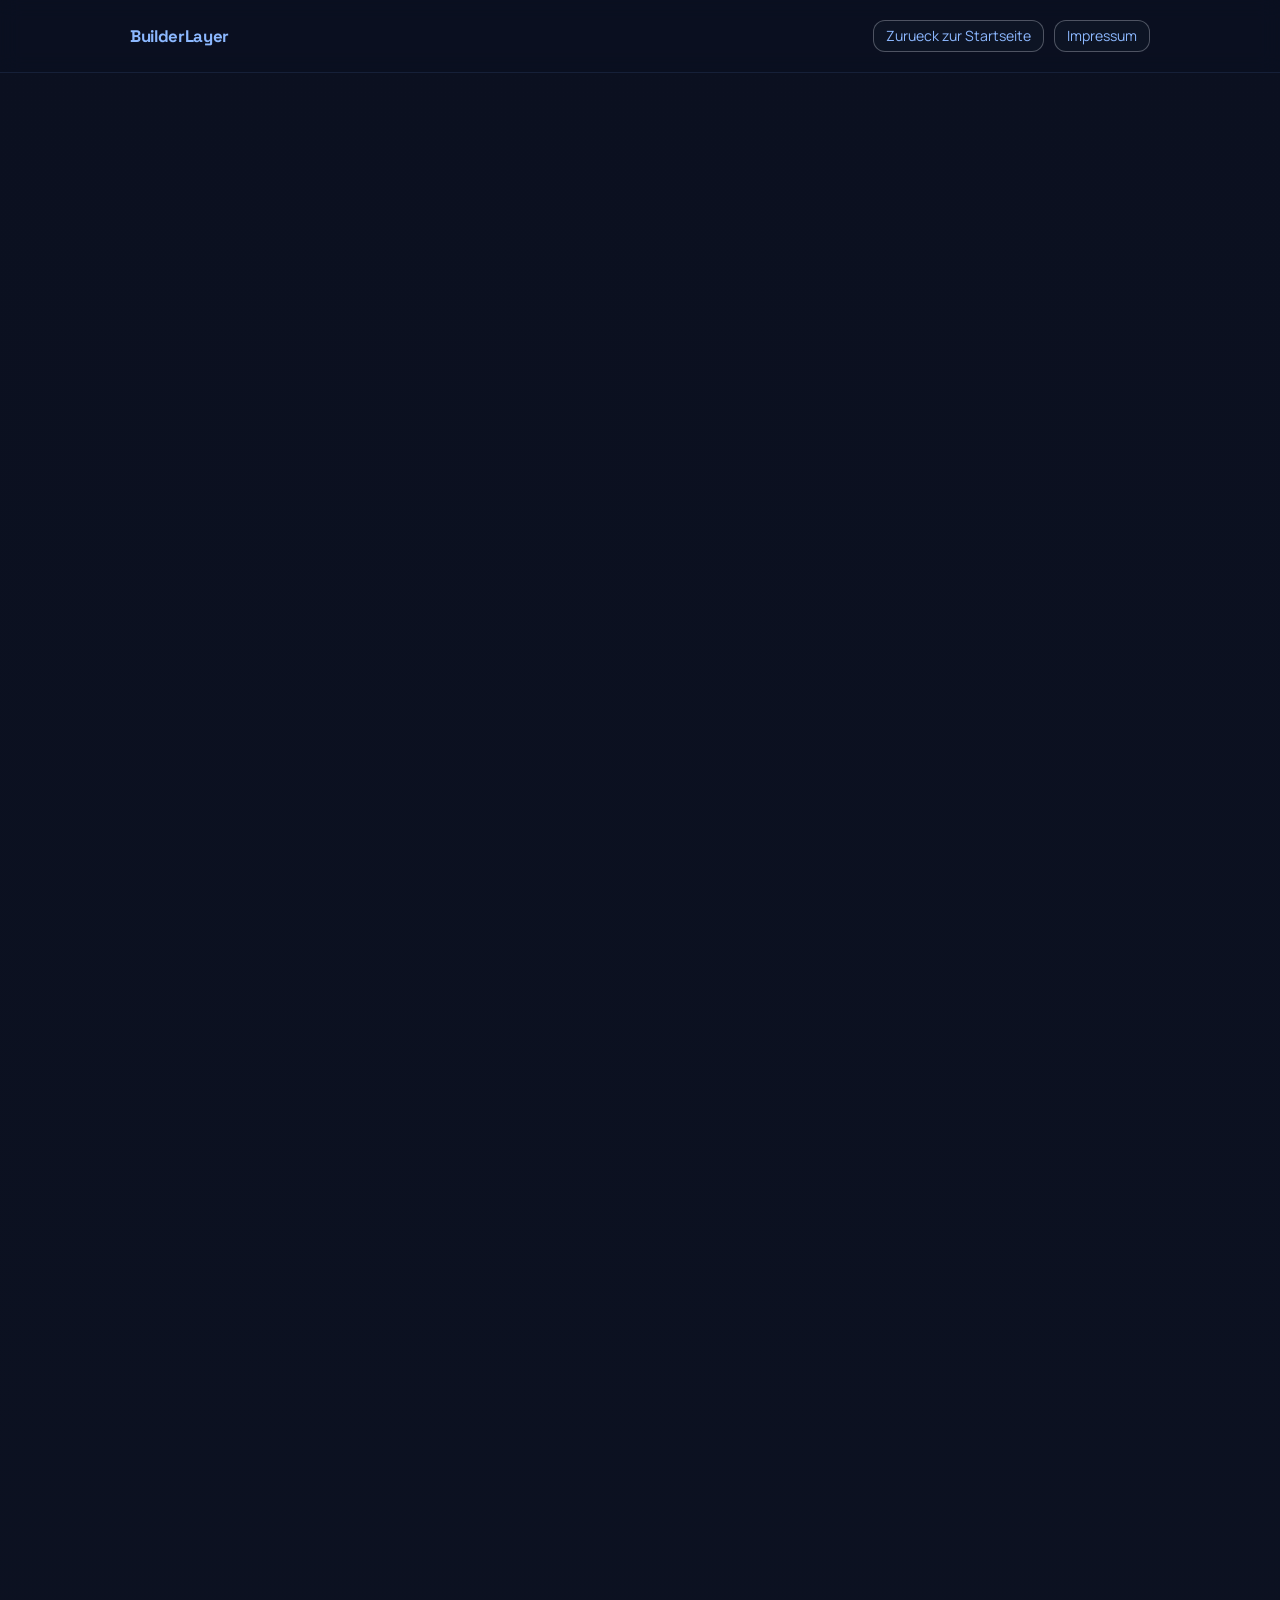
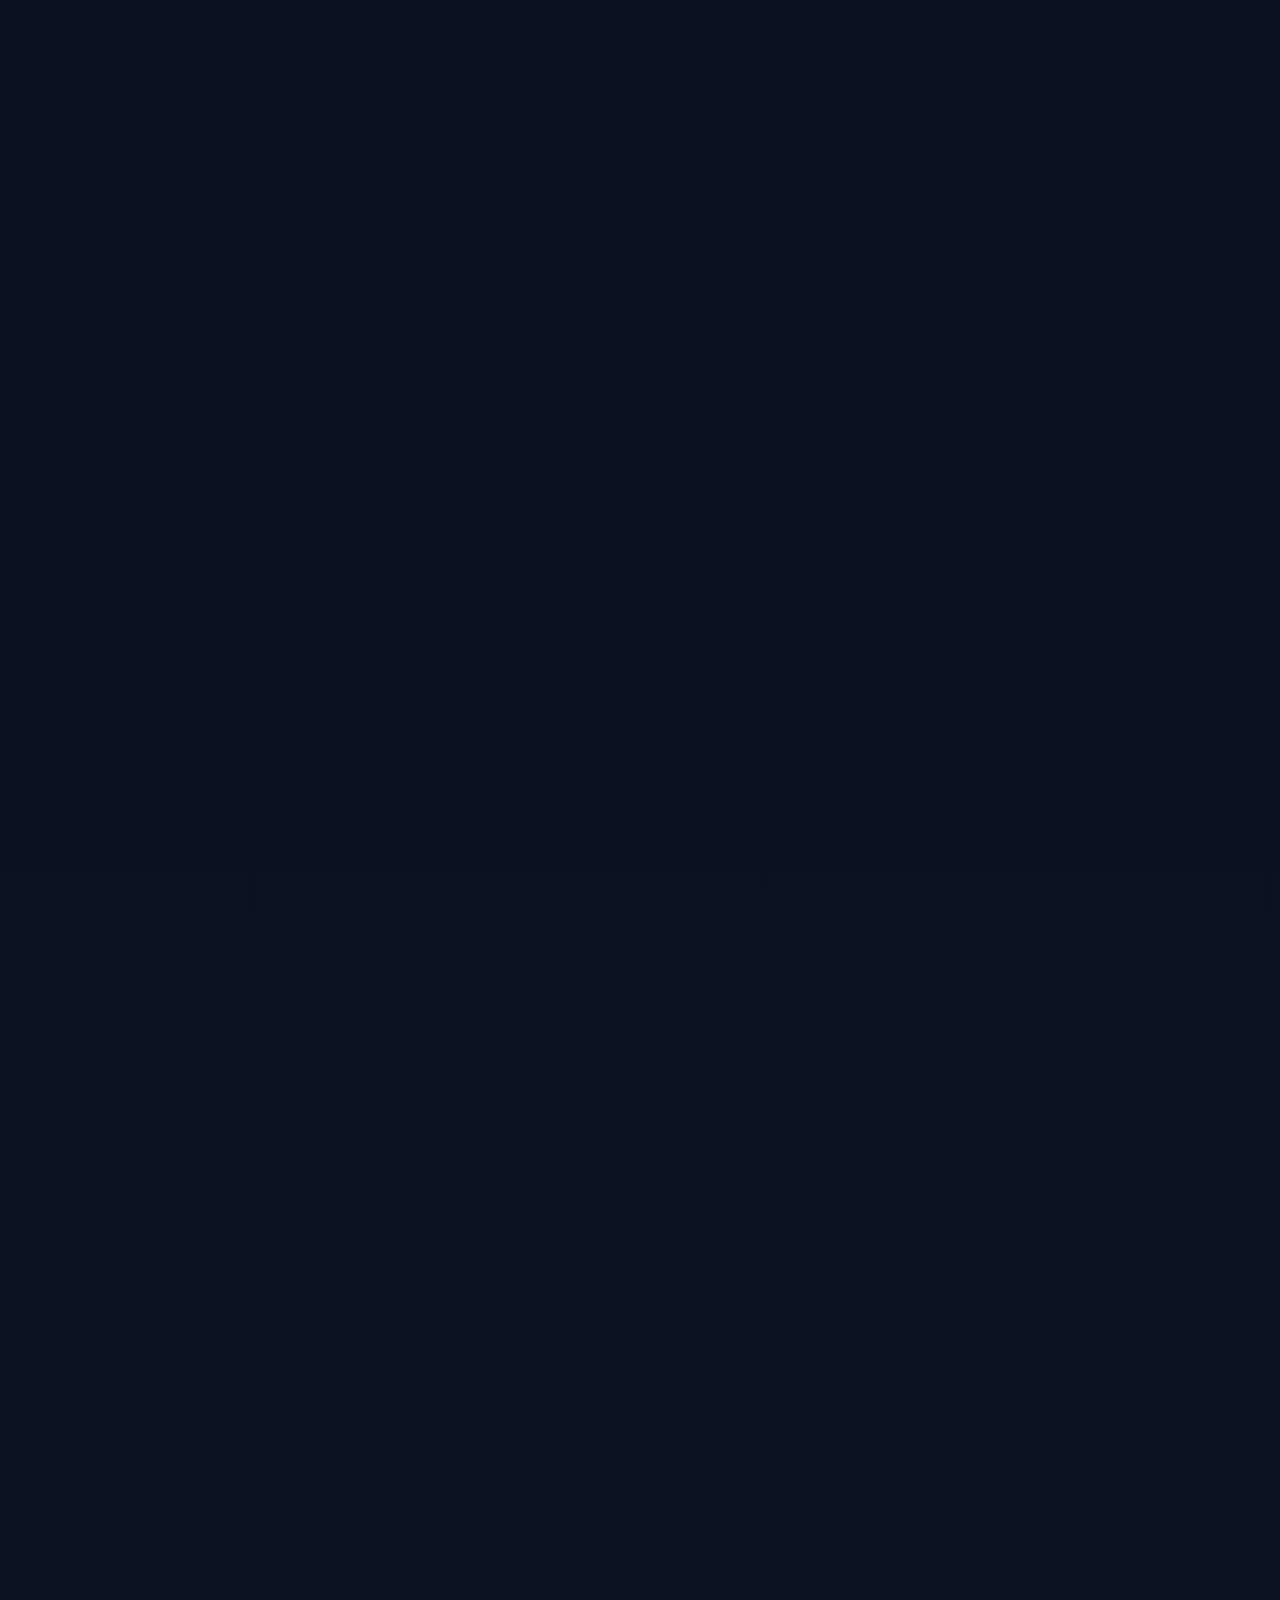
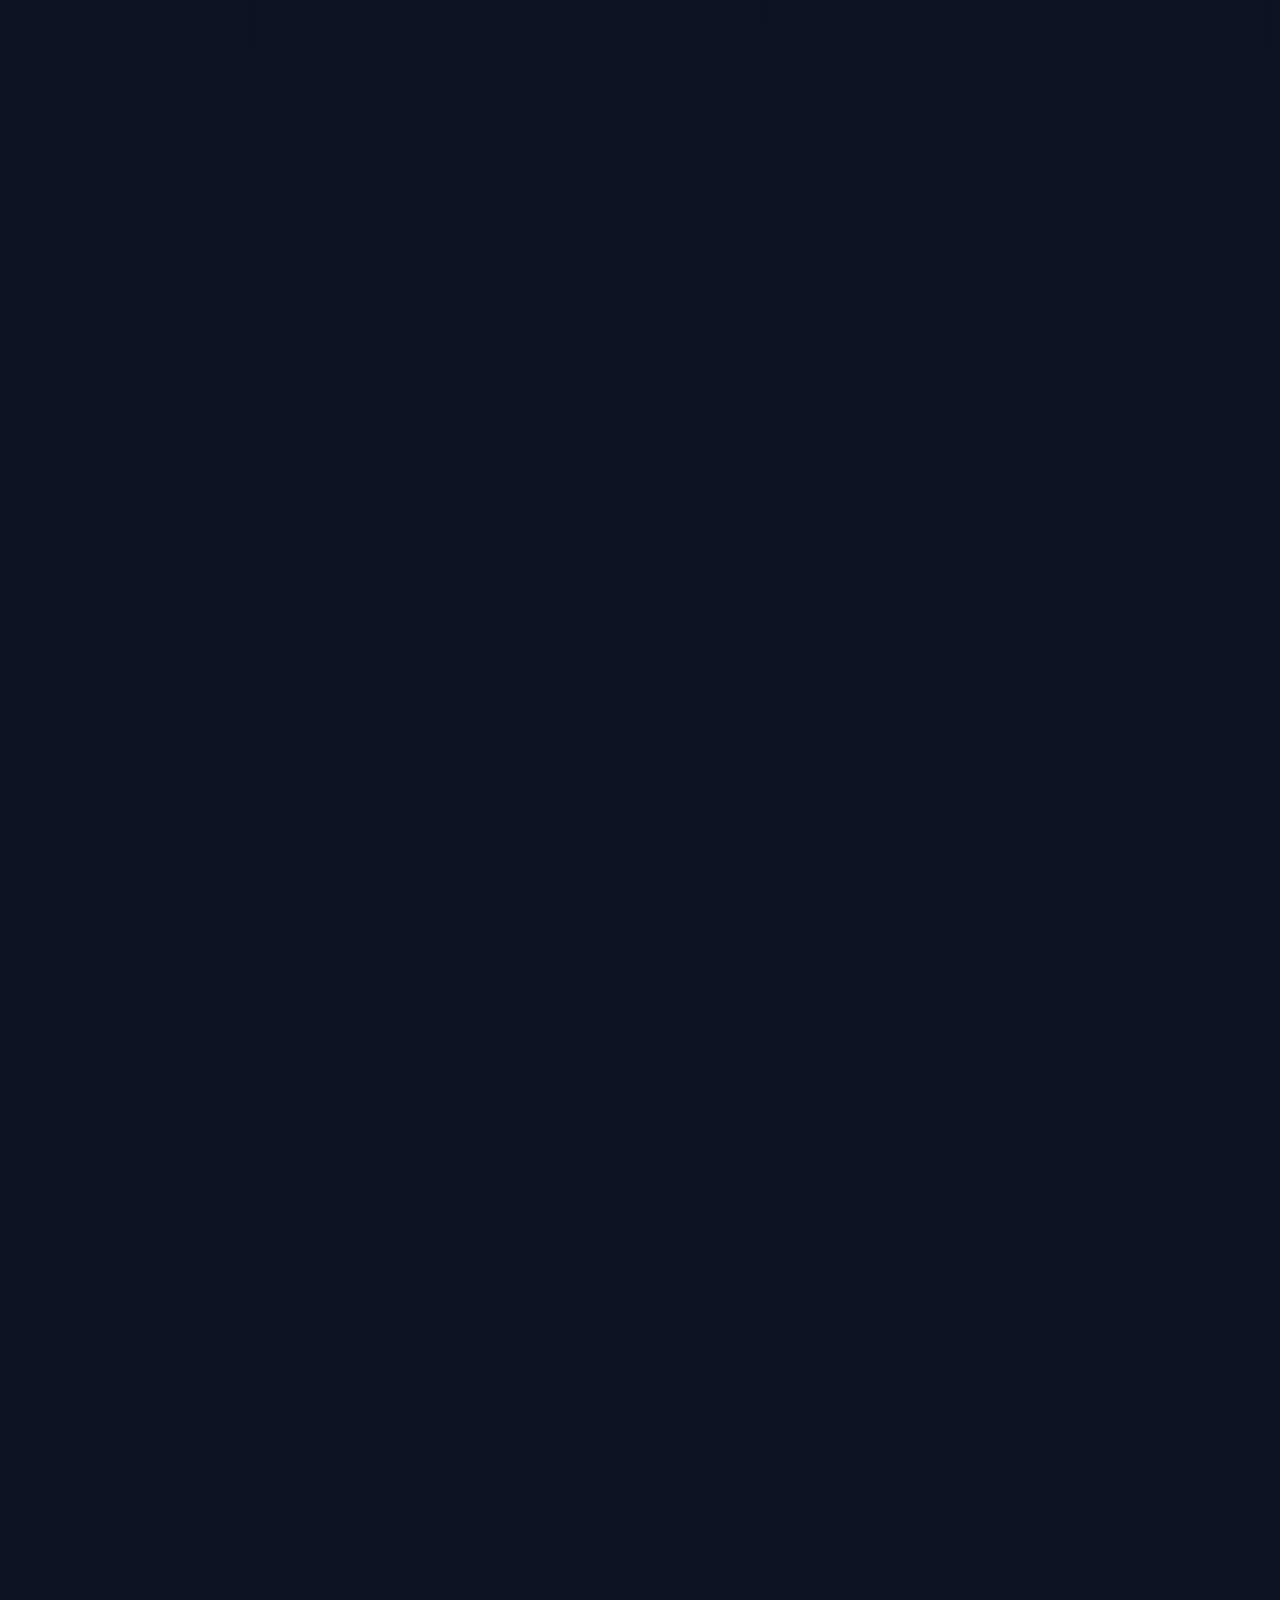
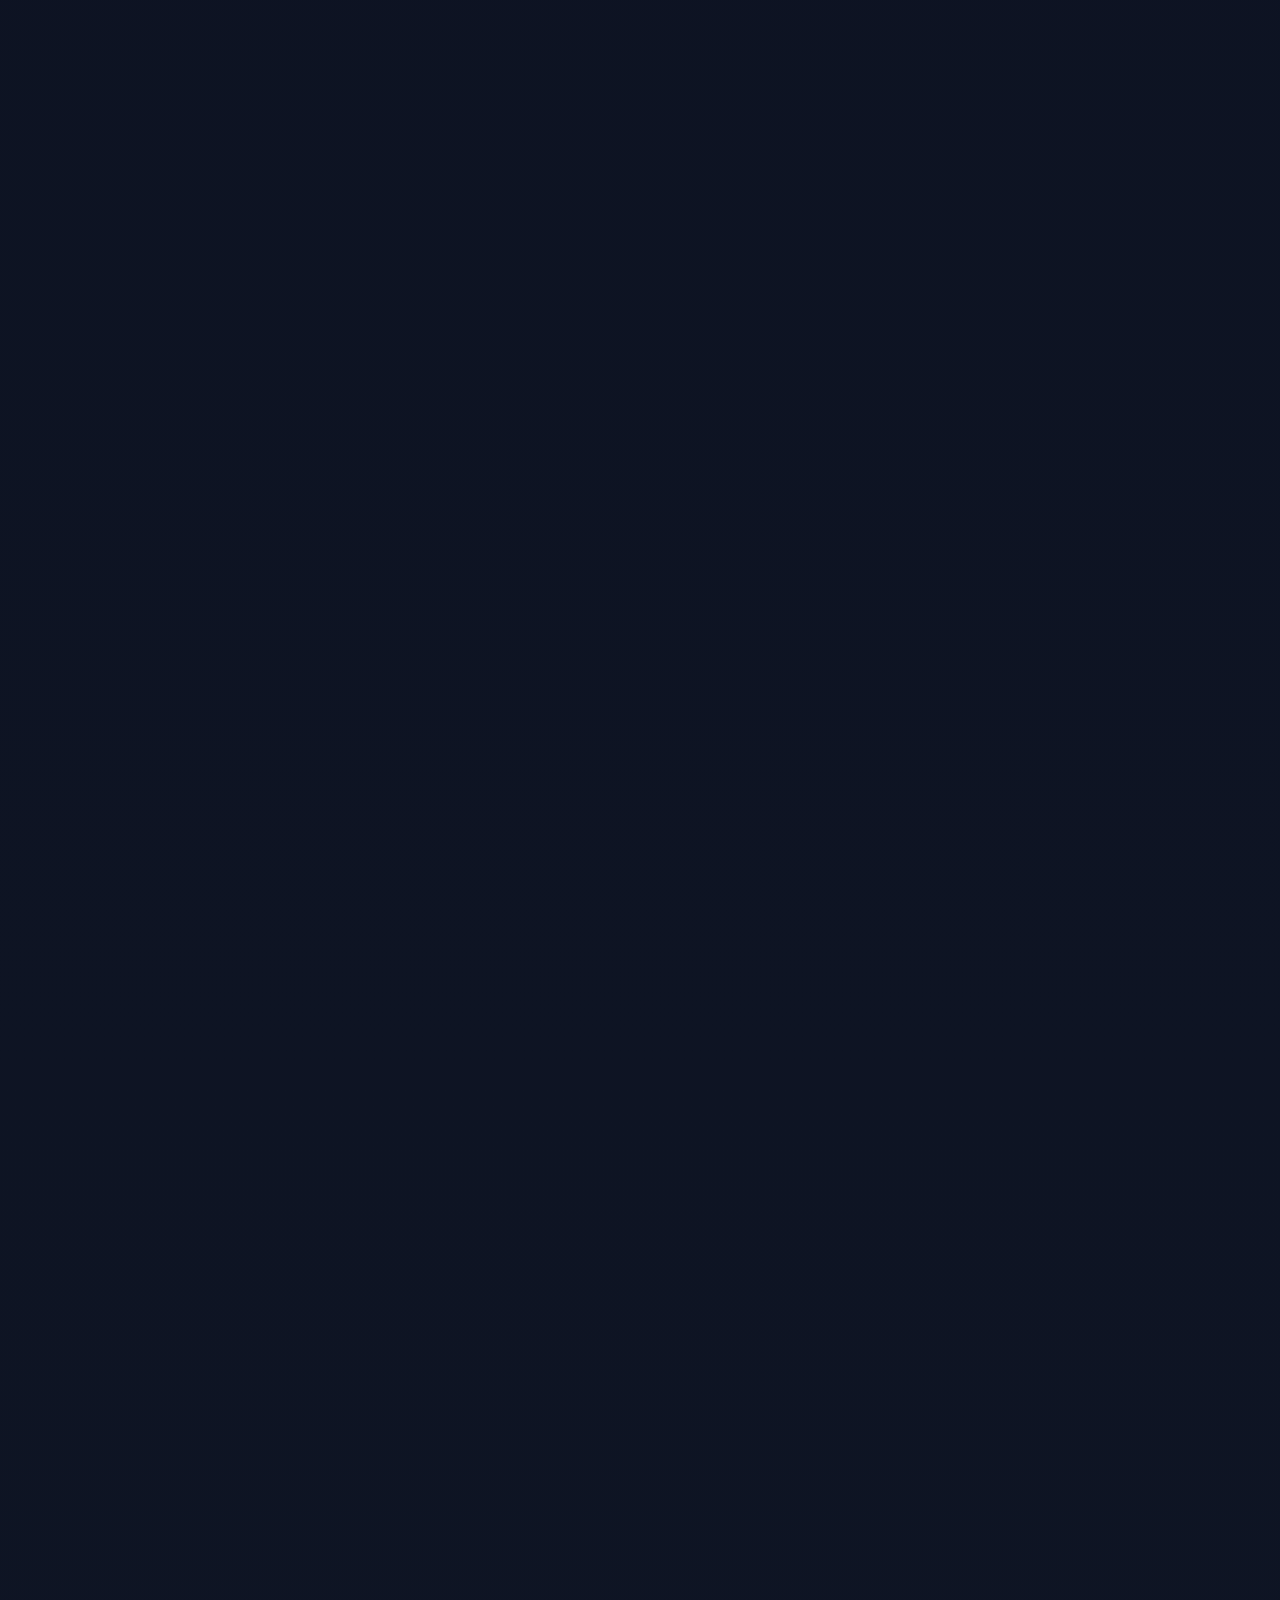
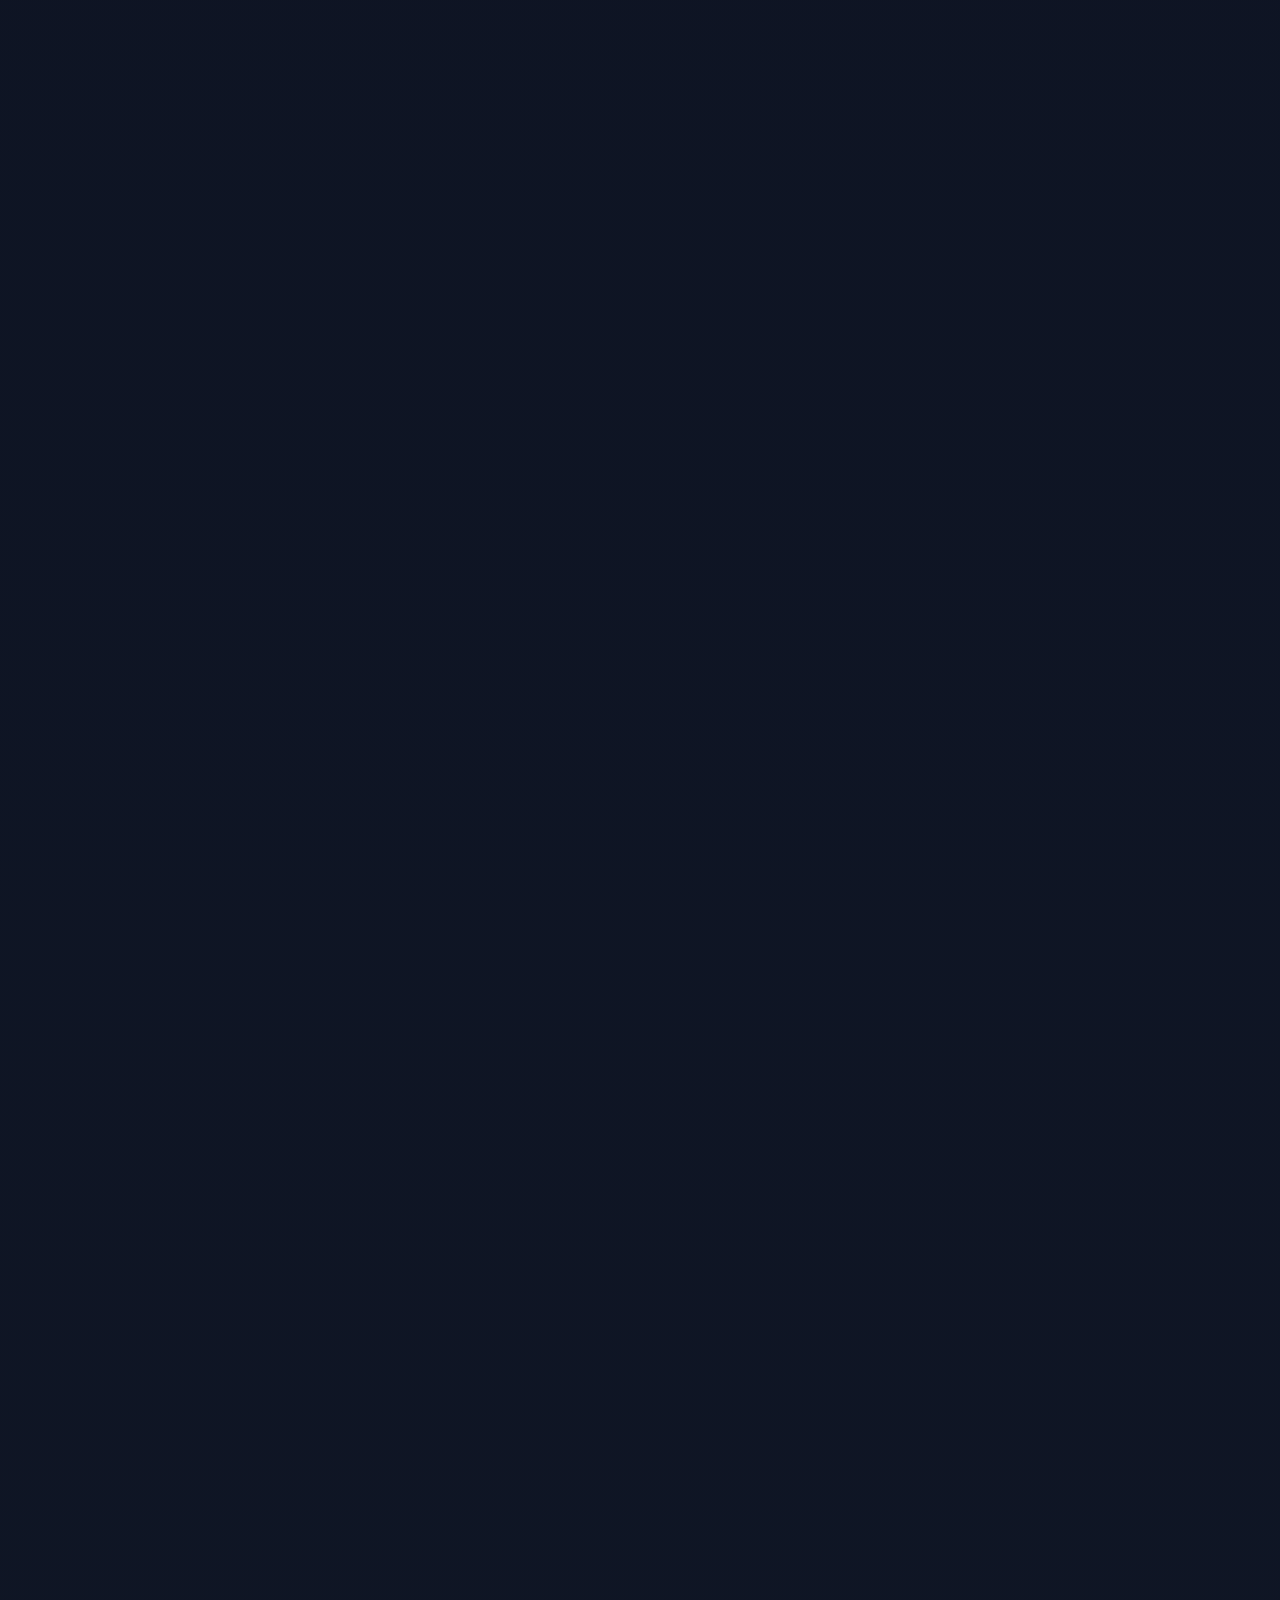
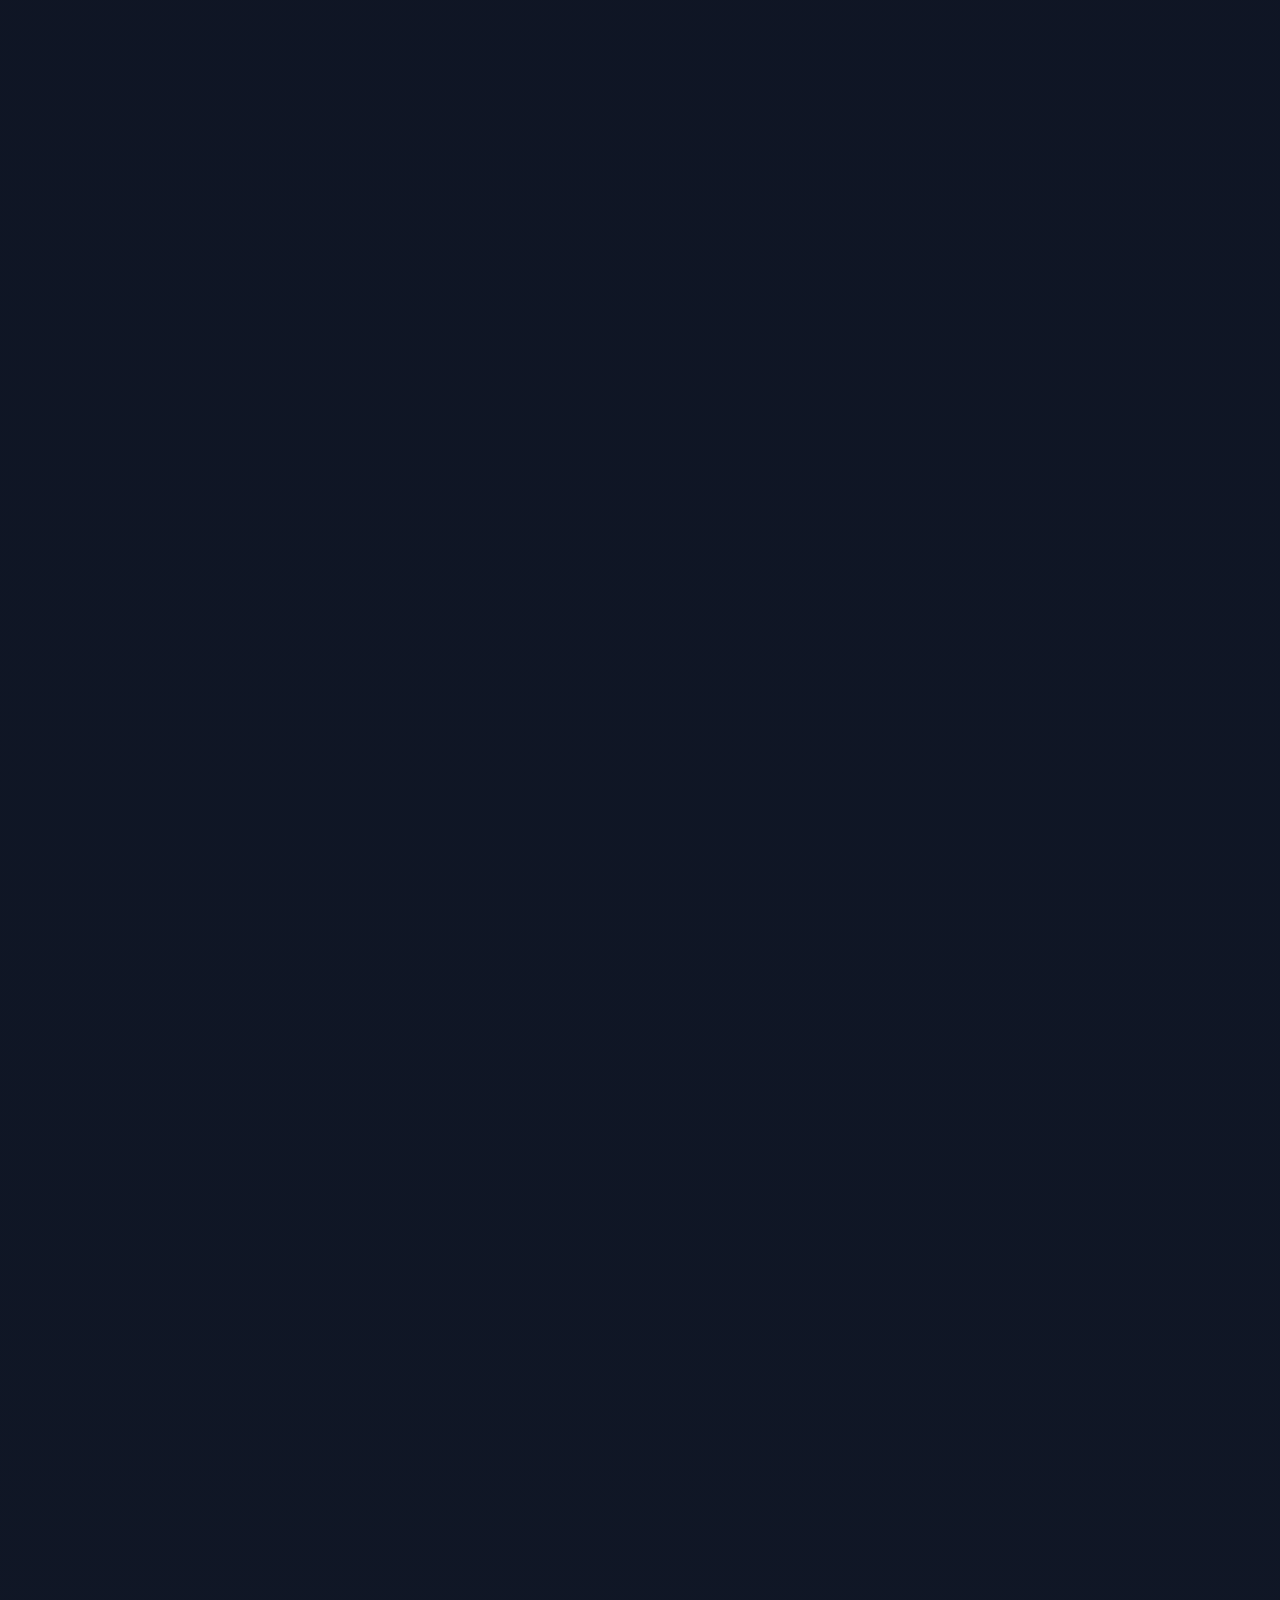
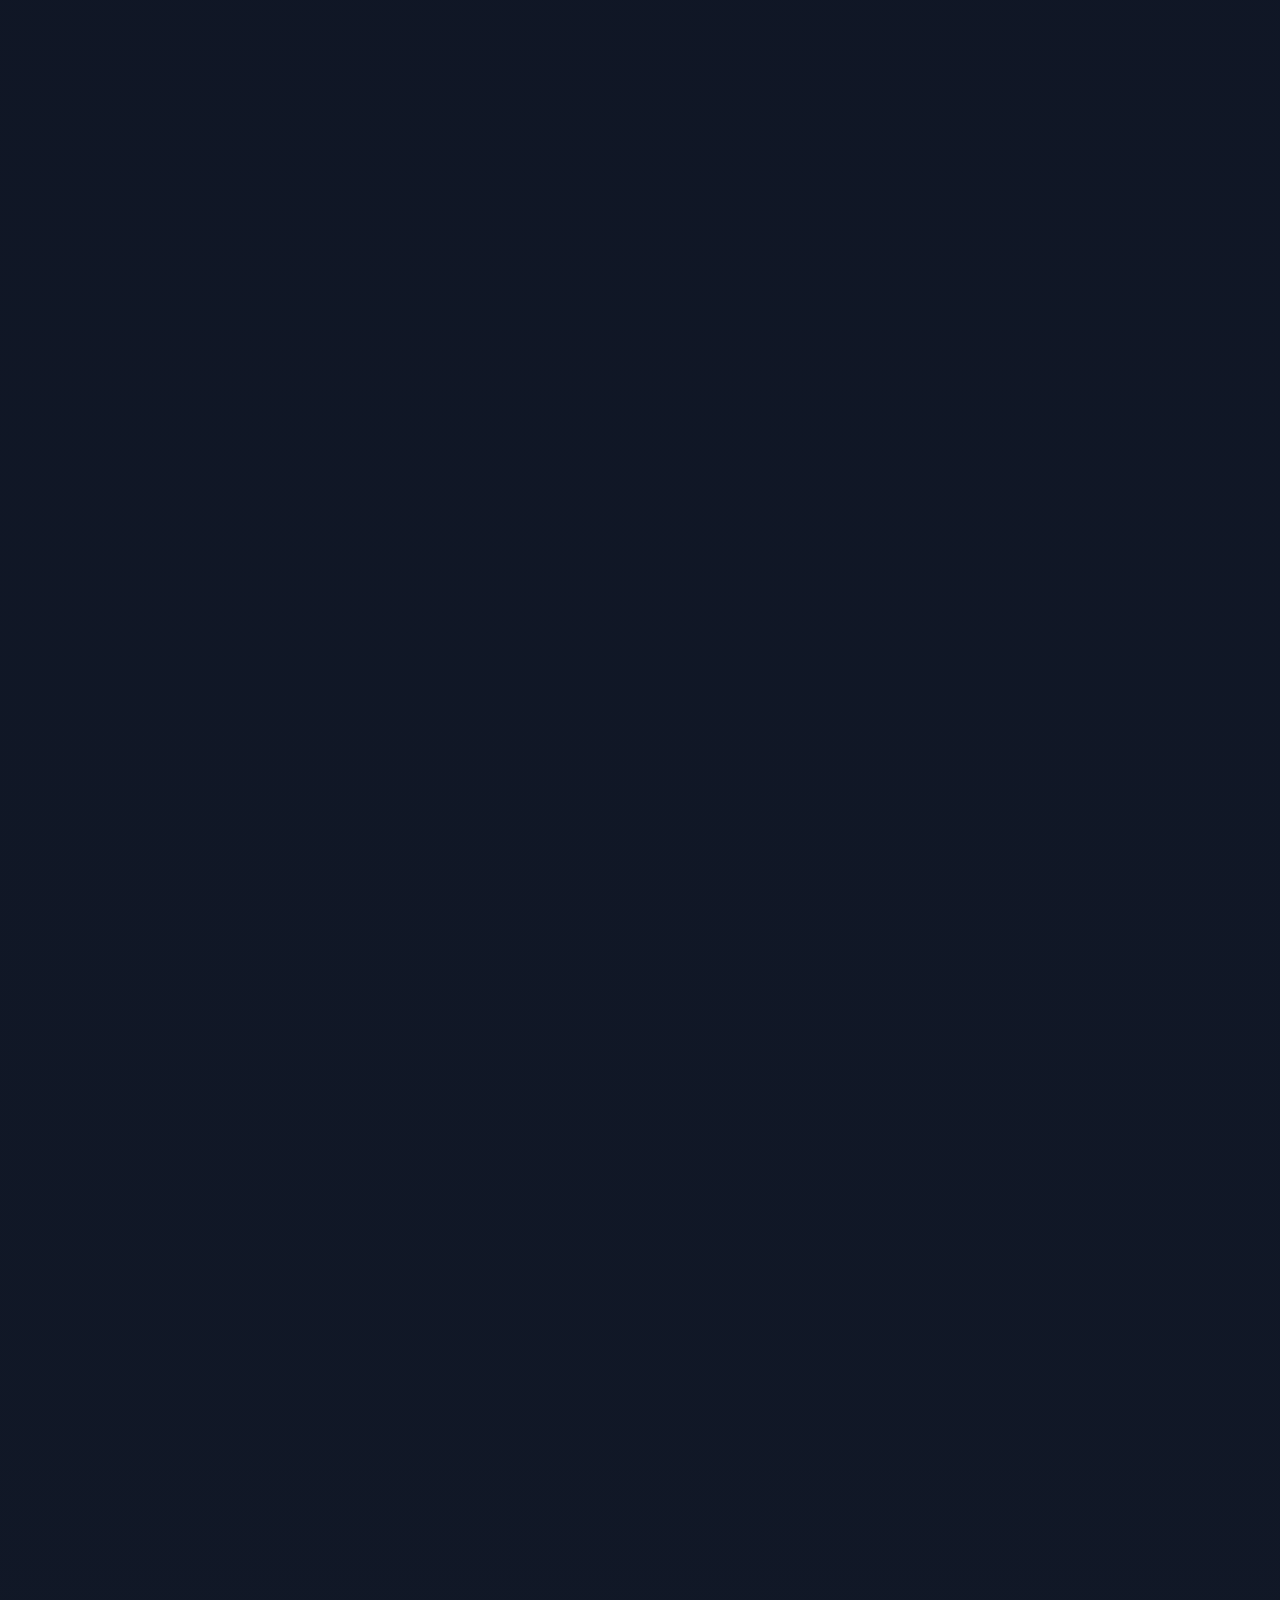
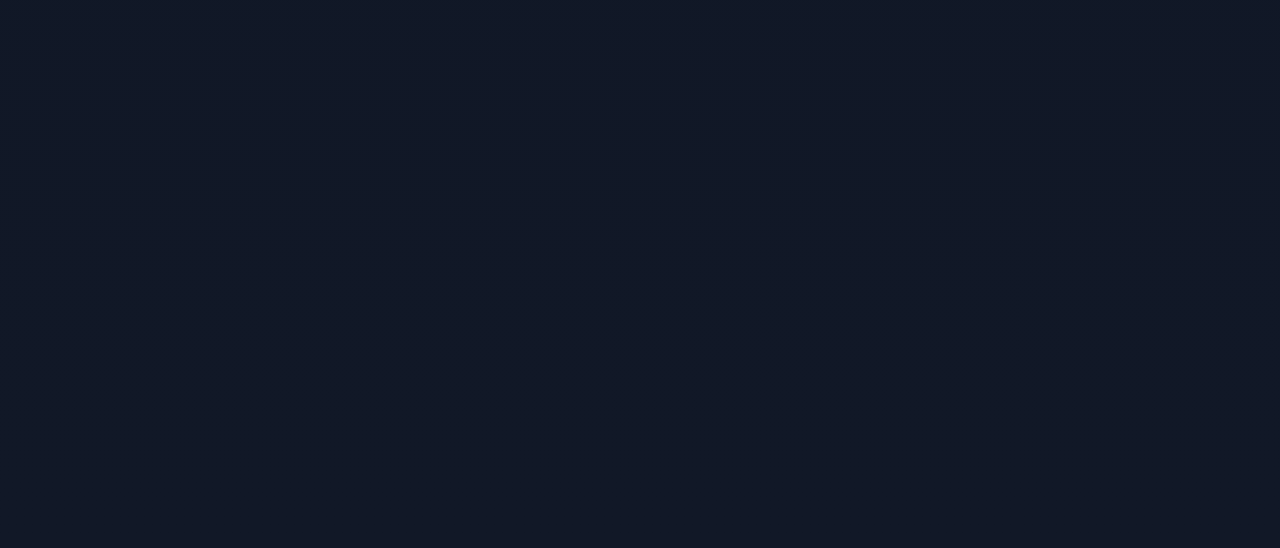
==== datenschutz.html @ 01eeed37 "impressum und datenschutz muster" ====
<!DOCTYPE html>
<html lang="de">
<head>
	<meta charset="utf-8">
	<meta name="viewport" content="width=device-width, initial-scale=1">
	<title>BuilderLayer | Datenschutz</title>
	<meta name="description" content="Datenschutzerklaerung der BuilderLayer Website.">
	<link rel="preconnect" href="https://fonts.googleapis.com">
	<link rel="preconnect" href="https://fonts.gstatic.com" crossorigin>
	<link href="https://fonts.googleapis.com/css2?family=JetBrains+Mono:wght@500;700&family=Manrope:wght@400;500;600;700;800&family=Space+Grotesk:wght@500;700&display=swap" rel="stylesheet">
	<link rel="stylesheet" href="./styles.css">
</head>
<body class="legal-page privacy-page">
	<header class="site-header">
		<div class="wrap header-inner">
			<a class="brand" href="./index.html">BuilderLayer</a>
			<div class="header-links">
				<a class="nav-link" href="./index.html">Zurueck zur Startseite</a>
				<a class="nav-link" href="./impressum.html">Impressum</a>
			</div>
		</div>
	</header>

	<main class="wrap">
		<section class="legal-card reveal">
			<p class="eyebrow">Rechtliche Angaben</p>
			<h1 class="legal-title">Datenschutzerklaerung</h1>

<h2 class="wp-block-heading">Datenschutzerklärung</h2>



<p>Personenbezogene Daten (nachfolgend zumeist nur „Daten“ genannt) werden von uns nur im Rahmen der Erforderlichkeit sowie zum Zwecke der Bereitstellung eines funktionsfähigen und nutzerfreundlichen Internetauftritts, inklusive seiner Inhalte und der dort angebotenen Leistungen, verarbeitet.</p>



<p>Gemäß Art. 4 Ziffer 1. der Verordnung (EU) 2016/679, also der Datenschutz-Grundverordnung (nachfolgend nur „DSGVO“ genannt), gilt als „Verarbeitung“ jeder mit oder ohne Hilfe automatisierter Verfahren ausgeführter Vorgang oder jede solche Vorgangsreihe im Zusammenhang mit personenbezogenen Daten, wie das Erheben, das Erfassen, die Organisation, das Ordnen, die Speicherung, die Anpassung oder Veränderung, das Auslesen, das Abfragen, die Verwendung, die Offenlegung durch Übermittlung, Verbreitung oder eine andere Form der Bereitstellung, den Abgleich oder die Verknüpfung, die Einschränkung, das Löschen oder die Vernichtung.</p>



<p>Mit der nachfolgenden Datenschutzerklärung informieren wir Sie insbesondere über Art, Umfang, Zweck, Dauer und Rechtsgrundlage der Verarbeitung personenbezogener Daten, soweit wir entweder allein oder gemeinsam mit anderen über die Zwecke und Mittel der Verarbeitung entscheiden. Zudem informieren wir Sie nachfolgend über die von uns zu Optimierungszwecken sowie zur Steigerung der Nutzungsqualität eingesetzten Fremdkomponenten, soweit hierdurch Dritte Daten in wiederum eigener Verantwortung verarbeiten.</p>



<p>Unsere Datenschutzerklärung ist wie folgt gegliedert:</p>



<p>I. Informationen über uns als Verantwortliche<br>II. Rechte der Nutzer und Betroffenen<br>III. Informationen zur Datenverarbeitung</p>



<h3 class="wp-block-heading">I. Informationen über uns als Verantwortliche</h3>



<p>Verantwortlicher Anbieter dieses Internetauftritts im datenschutzrechtlichen Sinne ist:</p>



Mampf Einzelunternehmen<br>Bli Bla<br>Blub 333<br>12345



<p>Telefon: 123445667789<br>Telefax: [Faxnummer]<br>E-Mail: testmail@test.com



</p><p>Datenschutzbeauftragte/r beim Anbieter ist:</p>



[DSB – Vorname, Nachname]<br>Telefon: [DSB – Telefonnummer]<br>Telefax: [DSB – Faxnummer]<br>E-Mail: [DSB – E-Mail]



[nachfolgende Angaben sind zu ergänzen, sofern ein Externer Datenschutzbeauftragter bestellt ist]



[DSB-Extern – Straße, Hausnummer]<br>[DSB-Extern – Postleitzahl, Ort]



<h3 class="wp-block-heading">II. Rechte der Nutzer und Betroffenen</h3>



<p>Mit Blick auf die nachfolgend noch näher beschriebene Datenverarbeitung haben die Nutzer und Betroffenen das Recht</p>



<ul class="wp-block-list">
<li>auf Bestätigung, ob sie betreffende Daten verarbeitet werden, auf Auskunft über die verarbeiteten Daten, auf weitere Informationen über die Datenverarbeitung sowie auf Kopien der Daten (vgl. auch Art. 15 DSGVO);</li>



<li>auf Berichtigung oder Vervollständigung unrichtiger bzw. unvollständiger Daten (vgl. auch Art. 16 DSGVO);</li>



<li>auf unverzügliche Löschung der sie betreffenden Daten (vgl. auch Art. 17 DSGVO), oder, alternativ, soweit eine weitere Verarbeitung gemäß Art. 17 Abs. 3 DSGVO erforderlich ist, auf Einschränkung der Verarbeitung nach Maßgabe von Art. 18 DSGVO;</li>



<li>auf Erhalt der sie betreffenden und von ihnen bereitgestellten Daten und auf Übermittlung dieser Daten an andere Anbieter/Verantwortliche (vgl. auch Art. 20 DSGVO);</li>



<li>auf Beschwerde gegenüber der Aufsichtsbehörde, sofern sie der Ansicht sind, dass die sie betreffenden Daten durch den Anbieter unter Verstoß gegen datenschutzrechtliche Bestimmungen verarbeitet werden (vgl. auch Art. 77 DSGVO).</li>
</ul>



<p>Darüber hinaus ist der Anbieter dazu verpflichtet, alle Empfänger, denen gegenüber Daten durch den Anbieter offengelegt worden sind, über jedwede Berichtigung oder Löschung von Daten oder die Einschränkung der Verarbeitung, die aufgrund der Artikel 16, 17 Abs. 1, 18 DSGVO erfolgt, zu unterrichten. Diese Verpflichtung besteht jedoch nicht, soweit diese Mitteilung unmöglich oder mit einem unverhältnismäßigen Aufwand verbunden ist. Unbeschadet dessen hat der Nutzer ein Recht auf Auskunft über diese Empfänger.</p>



<p><strong>Ebenfalls haben die Nutzer und Betroffenen nach Art. 21 DSGVO das Recht auf Widerspruch gegen die künftige Verarbeitung der sie betreffenden Daten, sofern die Daten durch den Anbieter nach Maßgabe von Art. 6 Abs. 1 lit. f) DSGVO verarbeitet werden. Insbesondere ist ein Widerspruch gegen die Datenverarbeitung zum Zwecke der Direktwerbung statthaft.</strong></p>



<h3 class="wp-block-heading">III. Informationen zur Datenverarbeitung</h3>



<p>Ihre bei Nutzung unseres Internetauftritts verarbeiteten Daten werden gelöscht oder gesperrt, sobald der Zweck der Speicherung entfällt, der Löschung der Daten keine gesetzlichen Aufbewahrungspflichten entgegenstehen und nachfolgend keine anderslautenden Angaben zu einzelnen Verarbeitungsverfahren gemacht werden.</p>
<h4 class="jet-listing-dynamic-field__content">Cookie Manager </h4><p>Zur Einholung einer Einwilligung zum Einsatz von technisch nicht notwendigen Cookies auf der Website, setzt der Anbieter einen Cookie-Manager ein.</p>
<p>Bei dem Aufruf der Website wird ein Cookie mit den Einstellungsinformationen auf dem Endgerät des Nutzers abgelegt, sodass bei einem weiteren Besuch die Abfrage in Bezug auf die Einwilligung nicht erfolgen muss.</p>
<p>Das Cookie ist erforderlich um eine rechtskonforme Einwilligung des Nutzers einzuholen.</p>
<p>Die Installation der Cookies kann der Nutzer durch Einstellungen seines Browsers verhindern bzw. beenden.</p>
<h4 class="jet-listing-dynamic-field__content">Cookies</h4><h5>a) Sitzungs-Cookies/Session-Cookies</h5>
<p>Wir verwenden mit unserem Internetauftritt sog. Cookies. Cookies sind kleine Textdateien oder andere Speichertechnologien, die durch den von Ihnen eingesetzten Internet-Browser auf Ihrem Endgerät ablegt und gespeichert werden. Durch diese Cookies werden im individuellen Umfang bestimmte Informationen von Ihnen, wie beispielsweise Ihre Browser- oder Standortdaten oder Ihre IP-Adresse, verarbeitet.</p>
<p>Durch diese Verarbeitung wird unser Internetauftritt benutzerfreundlicher, effektiver und sicherer, da die Verarbeitung bspw. die Wiedergabe unseres Internetauftritts in unterschiedlichen Sprachen oder das Angebot einer Warenkorbfunktion ermöglicht.</p>
<p>Rechtsgrundlage dieser Verarbeitung ist Art. 6 Abs. 1 lit b.) DSGVO, sofern diese Cookies Daten zur Vertragsanbahnung oder Vertragsabwicklung verarbeitet werden.</p>
<p>Falls die Verarbeitung nicht der Vertragsanbahnung oder Vertragsabwicklung dient, liegt unser berechtigtes Interesse in der Verbesserung der Funktionalität unseres Internetauftritts. Rechtsgrundlage ist in dann Art. 6 Abs. 1 lit. f) DSGVO.</p>
<p>Mit Schließen Ihres Internet-Browsers werden diese Session-Cookies gelöscht.</p>
<h5>b) Drittanbieter-Cookies</h5>
<p>Gegebenenfalls werden mit unserem Internetauftritt auch Cookies von Partnerunternehmen, mit denen wir zum Zwecke der Werbung, der Analyse oder der Funktionalitäten unseres Internetauftritts zusammenarbeiten, verwendet.</p>
<p>Die Einzelheiten hierzu, insbesondere zu den Zwecken und den Rechtsgrundlagen der Verarbeitung solcher Drittanbieter-Cookies, entnehmen Sie bitte den nachfolgenden Informationen.</p>
<h5>c) Beseitigungsmöglichkeit</h5>
<p>Sie können die Installation der Cookies durch eine Einstellung Ihres Internet-Browsers verhindern oder einschränken. Ebenfalls können Sie bereits gespeicherte Cookies jederzeit löschen. Die hierfür erforderlichen Schritte und Maßnahmen hängen jedoch von Ihrem konkret genutzten Internet-Browser ab. Bei Fragen benutzen Sie daher bitte die Hilfefunktion oder Dokumentation Ihres Internet-Browsers oder wenden sich an dessen Hersteller bzw. Support. Bei sog. Flash-Cookies kann die Verarbeitung allerdings nicht über die Einstellungen des Browsers unterbunden werden. Stattdessen müssen Sie insoweit die Einstellung Ihres Flash-Players ändern. Auch die hierfür erforderlichen Schritte und Maßnahmen hängen von Ihrem konkret genutzten Flash-Player ab. Bei Fragen benutzen Sie daher bitte ebenso die Hilfefunktion oder Dokumentation Ihres Flash-Players oder wenden sich an den Hersteller bzw. Benutzer-Support.</p>
<p>Sollten Sie die Installation der Cookies verhindern oder einschränken, kann dies allerdings dazu führen, dass nicht sämtliche Funktionen unseres Internetauftritts vollumfänglich nutzbar sind.</p>
<h4 class="jet-listing-dynamic-field__content">Kontaktanfragen / Kontaktmöglichkeit</h4><p>Sofern Sie per Kontaktformular oder E-Mail mit uns in Kontakt treten, werden die dabei von Ihnen angegebenen Daten zur Bearbeitung Ihrer Anfrage genutzt. Die Angabe der Daten ist zur Bearbeitung und Beantwortung Ihre Anfrage erforderlich – ohne deren Bereitstellung können wir Ihre Anfrage nicht oder allenfalls eingeschränkt beantworten.</p>
<p>Rechtsgrundlage für diese Verarbeitung ist Art. 6 Abs. 1 lit. b) DSGVO.</p>
<p>Ihre Daten werden gelöscht, sofern Ihre Anfrage abschließend beantwortet worden ist und der Löschung keine gesetzlichen Aufbewahrungspflichten entgegenstehen, wie bspw. bei einer sich etwaig anschließenden Vertragsabwicklung.</p>
<h4 class="jet-listing-dynamic-field__content">Kundenkonto / Registrierungsfunktion</h4><p>Falls Sie über unseren Internetauftritt ein Kundenkonto bei uns anlegen, werden wir die von Ihnen bei der Registrierung eingegebenen Daten (also bspw. Ihren Namen, Ihre Anschrift oder Ihre E-Mail-Adresse) ausschließlich für vorvertragliche Leistungen, für die Vertragserfüllung oder zum Zwecke der Kundenpflege (bspw. um Ihnen eine Übersicht über Ihre bisherigen Bestellungen bei uns zur Verfügung zu stellen oder um Ihnen die sog. Merkzettelfunktion anbieten zu können) erheben und speichern. Gleichzeitig speichern wir dann die IP-Adresse und das Datum Ihrer Registrierung nebst Uhrzeit. Eine Weitergabe dieser Daten an Dritte erfolgt natürlich nicht.</p>
<p>Im Rahmen des weiteren Anmeldevorgangs wird Ihre Einwilligung in diese Verarbeitung eingeholt und auf diese Datenschutzerklärung verwiesen. Die dabei von uns erhobenen Daten werden ausschließlich für die Zurverfügungstellung des Kundenkontos verwendet.</p>
<p>Soweit Sie in diese Verarbeitung einwilligen, ist Art. 6 Abs. 1 lit. a) DSGVO Rechtsgrundlage für die Verarbeitung.</p>
<p>Sofern die Eröffnung des Kundenkontos zusätzlich auch vorvertraglichen Maßnahmen oder der Vertragserfüllung dient, so ist Rechtsgrundlage für diese Verarbeitung auch noch Art. 6 Abs. 1 lit. b) DSGVO.</p>
<p>Die uns erteilte Einwilligung in die Eröffnung und den Unterhalt des Kundenkontos können Sie gemäß Art. 7 Abs. 3 DSGVO jederzeit mit Wirkung für die Zukunft widerrufen. Hierzu müssen Sie uns lediglich über Ihren Widerruf in Kenntnis setzen.</p>
<p>Die insoweit erhobenen Daten werden gelöscht, sobald die Verarbeitung nicht mehr erforderlich ist. Hierbei müssen wir aber steuer- und handelsrechtliche Aufbewahrungsfristen beachten.</p>
<h4 class="jet-listing-dynamic-field__content">Newsletter</h4><p>Falls Sie sich für unseren kostenlosen Newsletter anmelden, werden die von Ihnen hierzu abgefragten Daten, also Ihre E-Mail-Adresse sowie – optional – Ihr Name und Ihre Anschrift, an uns übermittelt. Gleichzeitig speichern wir die IP-Adresse des Internetanschlusses von dem aus Sie auf unseren Internetauftritt zugreifen sowie Datum und Uhrzeit Ihrer Anmeldung. Im Rahmen des weiteren Anmeldevorgangs werden wir Ihre Einwilligung in die Übersendung des Newsletters einholen, den Inhalt konkret beschreiben und auf diese Datenschutzerklärung verwiesen. Die dabei erhobenen Daten verwenden wir ausschließlich für den Newsletter-Versand – sie werden deshalb insbesondere auch nicht an Dritte weitergegeben.</p>
<p>Rechtsgrundlage hierbei ist Art. 6 Abs. 1 lit. a) DSGVO.</p>
<p>Die Einwilligung in den Newsletter-Versand können Sie gemäß Art. 7 Abs. 3 DSGVO jederzeit mit Wirkung für die Zukunft widerrufen. Hierzu müssen Sie uns lediglich über Ihren Widerruf in Kenntnis setzen oder den in jedem Newsletter enthaltenen Abmeldelink betätigen.</p>
<h4 class="jet-listing-dynamic-field__content">LinkedIn</h4><p>Wir unterhalten bei LinkedIn eine Onlinepräsenz um unser Unternehmen sowie unsere Leistungen zu präsentieren und mit Kunden/Interessenten zu kommunizieren. LinkedIn ist ein Service der LinkedIn Ireland Unlimited Company, Wilton Plaza, Wilton Place, Dublin 2, Irland, ein Tochterunternehmen der LinkedIn Corporation, 1000 W. Maude Avenue, Sunnyvale, CA 94085, USA.</p>
<p>Insofern weisen wir darauf hin, dass die Möglichkeit besteht, dass Daten der Nutzer außerhalb der Europäischen Union, insbesondere in den USA, verarbeitet werden. Hierdurch können gesteigerte Risiken für die Nutzer insofern bestehen, als dass z.B. der spätere Zugriff auf die Nutzerdaten erschwert werden kann. Auch haben wir keinen Zugriff auf diese Nutzerdaten. Die Zugriffsmöglichkeit liegt ausschließlich bei LinkedIn.</p>
<p>Die Datenschutzhinweise von LinkedIn finden Sie unter</p>
<p><a href="https://www.linkedin.com/legal/privacy-policy" target="_blank" rel="noopener nofollow">https://www.linkedin.com/legal/privacy-policy</a></p>
<h4 class="jet-listing-dynamic-field__content">X</h4><p>Wir unterhalten bei X eine Onlinepräsenz um unser Unternehmen sowie unsere Leistungen zu präsentieren und mit Kunden/Interessenten zu kommunizieren. X&nbsp; ist ein Service der Twitter International Unlimited Company , One Cumberland Place, Fenian Street, Dublin 2, D02 AX07, Ireland. Insofern weisen wir darauf hin, dass die Möglichkeit besteht, dass Daten der Nutzer außerhalb der Europäischen Union, insbesondere in den USA, verarbeitet werden. Hierdurch können gesteigerte Risiken für die Nutzer insofern bestehen, als dass z.B. der spätere Zugriff auf die Nutzerdaten erschwert werden kann. Auch haben wir keinen Zugriff auf diese Nutzerdaten. Die Zugriffsmöglichkeit liegt ausschließlich bei Twitter.</p>
<p>Die Datenschutzhinweise von X finden Sie unter</p>
<p><a href="https://x.com/de/privacy" rel="nofollow">https://x.com/de/privacy</a></p>
<h4 class="jet-listing-dynamic-field__content">YouTube</h4><p>Wir unterhalten bei YouTube eine Onlinepräsenz um unser Unternehmen sowie unsere Leistungen zu präsentieren und mit Kunden/Interessenten zu kommunizieren. YouTube ist ein Service der Google Ireland Limited, Gordon House, Barrow Street, Dublin 4, Irland, ein Tochterunternehmen der Google LLC, 1600 Amphitheatre Parkway, Mountain View, CA 94043 USA.</p>
<p>Insofern weisen wir darauf hin, dass die Möglichkeit besteht, dass Daten der Nutzer außerhalb der Europäischen Union, insbesondere in den USA, verarbeitet werden. Hierdurch können gesteigerte Risiken für die Nutzer insofern bestehen, als dass z.B. der spätere Zugriff auf die Nutzerdaten erschwert werden kann. Auch haben wir keinen Zugriff auf diese Nutzerdaten. Die Zugriffsmöglichkeit liegt ausschließlich bei YouTube.</p>
<p>Die Datenschutzhinweise von YouTube finden Sie unter</p>
<p><a href="https://policies.google.com/privacy" target="_blank" rel="noopener nofollow">https://policies.google.com/privacy</a></p>
<h4 class="jet-listing-dynamic-field__content">Allgemeine Verlinkung auf Profile bei Drittanbietern</h4><p>Der Anbieter setzt auf der Website eine Verlinkung auf die nachstehend aufgeführten sozialen Netzwerke ein.</p>
<p>Rechtsgrundlage ist hierbei Art. 6 Abs. 1 lit. f DSGVO. Das berechtigte Interesse des Anbieters besteht an der Verbesserung der Nutzungsqualität der Website.</p>
<p>Die Einbindung der Plugins erfolgt dabei über eine verlinkte Grafik. Erst durch einen Klick auf die entsprechende Grafik wird der Nutzer zu dem Dienst des jeweiligen sozialen Netzwerks weitergeleitet.</p>
<p>Nach der Weiterleitung des Kunden werden durch das jeweilige Netzwerk Informationen über den Nutzer erfasst. Dies sind zunächst Daten wie IP-Adresse, Datum, Uhrzeit und besuchte Seite. Ist der Nutzer währenddessen in seinem Benutzerkonto des jeweiligen Netzwerks eingeloggt, kann der Netzwerk-Betreiber ggf. die gesammelten Informationen des konkreten Besuches des Nutzers dem persönlichen Account des Nutzers zuordnen. Interagiert der Nutzer über einen „Teilen“-Button des jeweiligen Netzwerks, können diese Informationen in dem persönlichen Benutzerkonto des Nutzers gespeichert und ggf. veröffentlicht werden. Will der Nutzer verhindern, dass die gesammelten Informationen unmittelbar seinem Benutzerkonto zugeordnet werden, muss sich der Nutzer vor dem Anklicken der Grafik ausloggen. Zudem besteht die Möglichkeit, das jeweilige Benutzerkonto entsprechend zu konfigurieren.</p>
<p>Folgende soziale Netzwerke sind vom Anbieter verlinkt:</p>
<h4 class="jet-listing-dynamic-field__content">LinkedIn</h4><p>LinkedIn Ireland Unlimited Company, Wilton Plaza, Wilton Place, Dublin 2, Irland, ein Tochterunternehmen der LinkedIn Corporation, 1000 W. Maude Avenue, Sunnyvale, CA 94085 USA.</p>
<p>Datenschutzerklärung: <a href="https://www.linkedin.com/legal/privacy-policy" target="_blank" rel="noopener nofollow">https://www.linkedin.com/legal/privacy-policy</a></p>
<h4 class="jet-listing-dynamic-field__content">CloudFlare</h4><p>Zur Absicherung unseres Internetauftritts sowie zur Optimierung der Ladezeiten setzen wir den Dienst CloudFlare als sog. CDN (Content-Delivery-Network) ein. Es handelt sich hierbei um einen Dienst der Cloudflare Inc., 101 Townsend Street, San Francisco, California 94107, USA, nachfolgend nur „CloudFlare“ genannt.</p>
<p>Rechtsgrundlage ist Art. 6 Abs. 1 lit. f) DSGVO. Unser berechtigtes Interesse liegt in dem sicheren Betrieb unseres Internetauftritts sowie in dessen Optimierung.</p>
<p>Sofern Sie unseren Internetauftritt aufrufen, werden Ihre Anfragen über den Server von CloudFlare geleitet. Hierbei werden statistische Zugriffsdaten über den Besuch unseres Internetauftritts erhoben und durch CloudFlare ein Cookie über Ihren Internet-Browser auf Ihrem Endgerät gespeichert. Zu den Zugriffsdaten zählen</p>
<p>– Ihre IP-Adresse,</p>
<p>– die von Ihnen aufgerufene(n) Internetseite(n) unseres Internetauftritts,</p>
<p>– Typ und Version des von Ihnen genutzten Internet – Browsers,</p>
<p>– das von Ihnen genutzte Betriebssystem,</p>
<p>– die Internetseite, von der sie auf unseren Internetauftritt gewechselt haben (Referrer- URL),</p>
<p>– Ihre Verweildauer auf unserem Internetauftritt und</p>
<p>– die Häufigkeit des Aufrufs unserer Internetseiten.</p>
<p>Die Daten werden durch CloudFlare zum Zwecke statistischer Auswertungen der Zugriffe sowie zur Sicherheit und Optimierung des Angebots verwendet.</p>
<p>Sofern Sie mit dieser Verarbeitung nicht einverstanden sind, haben Sie die Möglichkeit, die Installation der Cookies durch die entsprechenden Einstellungen in Ihrem Internet-Browser zu verhindern. Einzelheiten hierzu finden Sie vorstehend unter dem Punkt „Cookies“.</p>
<p>CloudFlare bietet unter</p>
<p><a href="https://www.cloudflare.com/privacypolicy/" target="_blank" rel="noopener nofollow">https://www.cloudflare.com/privacypolicy/</a></p>
<p>weitere Informationen zur Erhebung und Nutzung der Daten sowie zu Ihren Rechten und Möglichkeiten zum Schutz Ihrer Privatsphäre an.</p>

<p><a href="https://www.generator-datenschutzerklärung.de" target="_blank" rel="noopener">Muster-Datenschutzerklärung</a> der <a href="https://www.bewertung-löschen24.de" rel="nofollow noopener" target="_blank">Anwaltskanzlei Weiß &amp; Partner</a></p>



<h2 class="wp-block-heading">Privacy Policy</h2>



<p>Personal data (usually referred to just as „data“ below) will only be processed by us to the extent necessary and for the purpose of providing a functional and user-friendly website, including its contents, and the services offered there.</p>



<p>Per Art. 4 No. 1 of Regulation (EU) 2016/679, i.e. the General Data Protection Regulation (hereinafter referred to as the „GDPR“), „processing“ refers to any operation or set of operations such as collection, recording, organization, structuring, storage, adaptation, alteration, retrieval, consultation, use, disclosure by transmission, dissemination, or otherwise making available, alignment, or combination, restriction, erasure, or destruction performed on personal data, whether by automated means or not.</p>



<p>The following privacy policy is intended to inform you in particular about the type, scope, purpose, duration, and legal basis for the processing of such data either under our own control or in conjunction with others. We also inform you below about the third-party components we use to optimize our website and improve the user experience which may result in said third parties also processing data they collect and control.</p>



<p>Our privacy policy is structured as follows:</p>



<p>I. Information about us as controllers of your data<br>II. The rights of users and data subjects<br>III. Information about the data processing</p>



<h3 class="wp-block-heading">I. Information about us as controllers of your data</h3>



<p>The party responsible for this website (the „controller“) for purposes of data protection law is:</p>



Mampf Einzelunternehmen<br>Bli Bla<br>Blub 333<br>12345



<p>Telefon: 123445667789<br>Telefax: [Faxnummer]<br>E-Mail: testmail@test.com



</p><p>The controller’s data protection officer is:</p>



[DSB – Vorname, Nachname]<br>Telefon: [DSB – Telefonnummer]<br>Telefax: [DSB – Faxnummer]<br>E-Mail: [DSB – E-Mail]



[The following information must be added if an external data protection officer has been appointed].<p></p>



[DSB-Extern – Straße, Hausnummer]<br>[DSB-Extern – Postleitzahl, Ort]



<h3 class="wp-block-heading">II. The rights of users and data subjects</h3>



<p>With regard to the data processing to be described in more detail below, users and data subjects have the right</p>



<ul class="wp-block-list">
<li>to confirmation of whether data concerning them is being processed, information about the data being processed, further information about the nature of the data processing, and copies of the data (cf. also Art. 15 GDPR);</li>



<li>to correct or complete incorrect or incomplete data (cf. also Art. 16 GDPR);</li>



<li>to the immediate deletion of data concerning them (cf. also Art. 17 DSGVO), or, alternatively, if further processing is necessary as stipulated in Art. 17 Para. 3 GDPR, to restrict said processing per Art. 18 GDPR;</li>



<li>to receive copies of the data concerning them and/or provided by them and to have the same transmitted to other providers/controllers (cf. also Art. 20 GDPR);</li>



<li>to file complaints with the supervisory authority if they believe that data concerning them is being processed by the controller in breach of data protection provisions (see also Art. 77 GDPR).</li>
</ul>



<p>In addition, the controller is obliged to inform all recipients to whom it discloses data of any such corrections, deletions, or restrictions placed on processing the same per Art. 16, 17 Para. 1, 18 GDPR. However, this obligation does not apply if such notification is impossible or involves a disproportionate effort. Nevertheless, users have a right to information about these recipients.</p>



<p><strong>Likewise, under Art. 21 GDPR, users and data subjects have the right to object to the controller’s future processing of their data pursuant to Art. 6 Para. 1 lit. f) GDPR. In particular, an objection to data processing for the purpose of direct advertising is permissible.</strong></p>



<h3 class="wp-block-heading">III. Information about the data processing</h3>



<p>Your data processed when using our website will be deleted or blocked as soon as the purpose for its storage ceases to apply, provided the deletion of the same is not in breach of any statutory storage obligations or unless otherwise stipulated below.</p>
<h4 class="jet-listing-dynamic-field__content">Cookie Manager </h4><p>To obtain consent for the use of technically unnecessary cookies on the website, the provider uses a cookie manager.</p>
<p>When the website is called up, a cookie with the settings information is stored on the end device of the user so that the request for consent does not have to be made on a subsequent visit.</p>
<p>The cookie is required to obtain legally compliant user consent.</p>
<p>You can prevent cookies from being installed by adjusting the settings on your internet browser.</p>
<h4 class="jet-listing-dynamic-field__content">Cookies</h4><h5>a) Session cookies</h5>
<p>We use cookies on our website. Cookies are small text files or other storage technologies stored on your computer by your browser. These cookies process certain specific information about you, such as your browser, location data, or IP address.</p>
<p>This processing makes our website more user-friendly, efficient, and secure, allowing us, for example, to display our website in different languages or to offer a shopping cart function.</p>
<p>The legal basis for such processing is Art. 6 Para. 1 lit. b) GDPR, insofar as these cookies are used to collect data to initiate or process contractual relationships.</p>
<p>If the processing does not serve to initiate or process a contract, our legitimate interest lies in improving the functionality of our website. The legal basis is then Art. 6 Para. 1 lit. f) GDPR.</p>
<p>When you close your browser, these session cookies are deleted.</p>
<h5>b) Third-party cookies</h5>
<p>If necessary, our website may also use cookies from companies with whom we cooperate for the purpose of advertising, analyzing, or improving the features of our website.</p>
<p>Please refer to the following information for details, in particular for the legal basis and purpose of such third-party collection and processing of data collected through cookies.</p>
<h5>c) Disabling cookies</h5>
<p>You can refuse the use of cookies by changing the settings on your browser. Likewise, you can use the browser to delete cookies that have already been stored. However, the steps and measures required vary, depending on the browser you use. If you have any questions, please use the help function or consult the documentation for your browser or contact its maker for support. Browser settings cannot prevent so-called flash cookies from being set. Instead, you will need to change the setting of your Flash player. The steps and measures required for this also depend on the Flash player you are using. If you have any questions, please use the help function or consult the documentation for your Flash player or contact its maker for support.</p>
<p>If you prevent or restrict the installation of cookies, not all of the functions on our site may be fully usable.</p>
<h4 class="jet-listing-dynamic-field__content">Contact</h4><p>If you contact us via email or the contact form, the data you provide will be used for the purpose of processing your request. We must have this data in order to process and answer your inquiry; otherwise we will not be able to answer it in full or at all.</p>
<p>The legal basis for this data processing is Art. 6 Para. 1 lit. b) GDPR.</p>
<p>Your data will be deleted once we have fully answered your inquiry and there is no further legal obligation to store your data, such as if an order or contract resulted therefrom.</p>
<h4 class="jet-listing-dynamic-field__content">Customer account/registration</h4><p>If you create a customer account with us via our website, we will use the data you entered during registration (e.g. your name, your address, or your email address) exclusively for services leading up to your potential placement of an order or entering some other contractual relationship with us, to fulfill such orders or contracts, and to provide customer care (e.g. to provide you with an overview of your previous orders or to be able to offer you a wishlist function). We also store your IP address and the date and time of your registration. This data will not be transferred to third parties.</p>
<p>During the registration process, your consent will be obtained for this processing of your data, with reference made to this privacy policy. The data collected by us will be used exclusively to provide your customer account.</p>
<p>If you give your consent to this processing, Art. 6 Para. 1 lit. a) GDPR is the legal basis for this processing.</p>
<p>If the opening of the customer account is also intended to lead to the initiation of a contractual relationship with us or to fulfill an existing contract with us, the legal basis for this processing is also Art. 6 Para. 1 lit. b) GDPR.</p>
<p>You may revoke your prior consent to the processing of your personal data at any time under Art. 7 Para. 3 GDPR with future effect. All you have to do is inform us that you are revoking your consent.</p>
<p>The data previously collected will then be deleted as soon as processing is no longer necessary. However, we must observe any retention periods required under tax and commercial law.</p>
<h4 class="jet-listing-dynamic-field__content">Newsletter</h4><p>If you register for our free newsletter, the data requested from you for this purpose, i.e. your email address and, optionally, your name and address, will be sent to us. We also store the IP address of your computer and the date and time of your registration. During the registration process, we will obtain your consent to receive this newsletter and the type of content it will offer, with reference made to this privacy policy. The data collected will be used exclusively to send the newsletter and will not be passed on to third parties.</p>
<p>The legal basis for this is Art. 6 Para. 1 lit. a) GDPR.</p>
<p>You may revoke your prior consent to receive this newsletter under Art. 7 Para. 3 GDPR with future effect. All you have to do is inform us that you are revoking your consent or click on the unsubscribe link contained in each newsletter.</p>
<h4 class="jet-listing-dynamic-field__content">LinkedIn</h4><p>We maintain an online presence on LinkedIn to present our company and our services and to communicate with customers/prospects. LinkedIn is a service of LinkedIn Ireland Unlimited Company, Wilton Plaza, Wilton Place, Dublin 2, Irland, a subsidiary of LinkedIn Corporation, 1000 W. Maude Avenue, Sunnyvale, CA 94085, USA.</p>
<p>We would like to point out that this might cause user data to be processed outside the European Union, particularly in the United States. This may increase risks for users that, for example, may make subsequent access to the user data more difficult. We also do not have access to this user data. Access is only available to LinkedIn.</p>
<p>The LinkedIn privacy policy can be found here:</p>
<p><a href="https://www.linkedin.com/legal/privacy-policy" target="_blank" rel="noopener nofollow">https://www.linkedin.com/legal/privacy-policy</a></p>
<h4 class="jet-listing-dynamic-field__content">X</h4><p>We maintain an online presence on X to present our company and our services and to communicate with customers/prospects. X is a service provided by Twitter International Unlimited Company , One Cumberland Place, Fenian Street, Dublin 2, D02 AX07, Ireland. We would like to point out that this might cause user data to be processed outside the European Union, particularly in the United States. This may increase risks for users that, for example, may make subsequent access to the user data more difficult. We also do not have access to this user data. Access is only available to X.</p>
<p>The privacy policy of X can be found at</p>
<p><a href="https://x.com/de/privacy" rel="nofollow">https://x.com/de/privacy</a></p>
<h4 class="jet-listing-dynamic-field__content">YouTube</h4><p>We maintain an online presence on YouTube to present our company and our services and to communicate with customers/prospects. YouTube is a service of Google Ireland Limited, Gordon House, Barrow Street, Dublin 4, Ireland, a subsidiary of Google LLC, 1600 Amphitheater Parkway, Mountain View, CA 94043 USA.</p>
<p>We would like to point out that this might cause user data to be processed outside the European Union, particularly in the United States. This may increase risks for users that, for example, may make subsequent access to the user data more difficult. We also do not have access to this user data. Access is only available to YouTube.</p>
<p>The YouTube privacy policy can be found here:</p>
<p><a href="https://policies.google.com/privacy" target="_blank" rel="noopener nofollow">https://policies.google.com/privacy</a></p>
<h4 class="jet-listing-dynamic-field__content">General introduction</h4><p>General linking to third-party profiles</p>
<p>The provider includes a link on the website to the social media listed below.</p>
<p>The legal basis for this is Article 6 para. 1 lit. f GDPR. The legitimate interest of the provider is to improve the quality of use of the website.</p>
<p>The plugins are integrated via a linked graphic. The user is only forwarded to the service of the respective social media by clicking on the corresponding graphic.</p>
<p>After the customer has been forwarded, information about the user is recorded by the respective social media. This is initially data such as IP address, date, time and page visited. If the user is logged into his/her user account of the respective social media at the same time, the social media operator can, if required, assign the information collected from the user’s specific visit to the user’s personal account. If the user interacts via a “Share” button of the respective social media, this information can be stored in the user’s personal user account and, if required, be published. If the user wants to prevent the collected information from being directly assigned to his/her user account, the user must log out before clicking on the graphic. It is also possible to configure the respective user account accordingly.</p>
<p>The following social media are linked by the provider:</p>
<h4 class="jet-listing-dynamic-field__content">LinkedIn</h4><p>LinkedIn Ireland Unlimited Company, Wilton Plaza, Wilton Place, Dublin 2, Irland, a subsidiary of LinkedIn Corporation, 1000 W. Maude Avenue, Sunnyvale, CA 94085 USA.</p>
<p>Privacy Policy: <a href="https://www.linkedin.com/legal/privacy-policy" target="_blank" rel="noopener nofollow">https://www.linkedin.com/legal/privacy-policy</a></p>
<h4 class="jet-listing-dynamic-field__content">CloudFlare</h4><p>To secure our website and to optimize loading times, we use the CloudFlare CDN (content delivery network). This is a service of Cloudflare Inc., 101 Townsend Street, San Francisco, California 94107, USA, hereinafter referred to as „CloudFlare“.</p>
<p>The legal basis for collecting and processing this information is Art. 6 Para. 1 lit. f) GDPR. Our legitimate interest lies in the secure operation of our website and in its optimization.</p>
<p>If you access our website, your queries are forwarded to CloudFlare servers. Statistical access data about your visit to our website is collected and CloudFlare stores a cookie on your terminal device via your browser. Access data includes</p>
<p>– your IP address;</p>
<p>– the page(s) on our site that you access;</p>
<p>– type and version of internet browser you are using;</p>
<p>– your operating system;</p>
<p>– the website from which you came prior to visiting our website (referrer URL);</p>
<p>– your length of stay on our site; and</p>
<p>– the frequency with which our pages are accessed.</p>
<p>The data is used by CloudFlare for statistical evaluations of the accesses as well as for the security and optimization of the offer.</p>
<p>If you do not agree to this processing, you have the option of preventing the installation of cookies by making the appropriate settings in your browser. Further details can be found in the section about cookies above.</p>
<p>CloudFlare offers further information about its data collection and processing as well your rights and your options for protecting your privacy at this link:</p>
<p><a href="https://www.cloudflare.com/privacypolicy/" target="_blank" rel="noopener nofollow">https://www.cloudflare.com/privacypolicy/</a>.</p>

<p><a href="https://www.generator-datenschutzerklärung.de" target="_blank" rel="noopener">Model Data Protection Statement</a> for <a href="https://www.bewertung-löschen24.de" rel="nofollow noopener" target="_blank">Anwaltskanzlei Weiß &amp; Partner</a></p>

			<p class="footer-note">BuilderLayer | Datenschutz</p>
		</section>
	</main>

	<script>
		const observer = new IntersectionObserver(
			(entries) => {
				entries.forEach((entry) => {
					if (entry.isIntersecting) {
						entry.target.classList.add("in");
						observer.unobserve(entry.target);
					}
				});
			},
			{ threshold: 0.14 }
		);

		document.querySelectorAll(".reveal").forEach((section) => observer.observe(section));
	</script>
</body>
</html>
---- styles.css ----
:root {
  --primary: #2563EB;
  --secondary: #14532D;
  --accent: #6D28D9;
  --bg: #0B1020;
  --bg-light: #111827;
  --bg-card: #1a2235;
  --text: #E5E7EB;
  --text-muted: #9CA3AF;
  --text-dim: #6B7280;
  --border: #1e2d4a;
  --ok: #22c55e;
  --danger: #ef4444;
  --surface: rgba(26, 34, 53, 0.82);
}

* {
  box-sizing: border-box;
  margin: 0;
  padding: 0;
}

html,
body {
  min-height: 100%;
}

body {
  font-family: "Manrope", "Segoe UI", sans-serif;
  color: var(--text);
  background:
    radial-gradient(900px 520px at 8% -10%, rgba(37, 99, 235, 0.3), transparent 58%),
    radial-gradient(760px 560px at 92% -18%, rgba(109, 40, 217, 0.28), transparent 60%),
    linear-gradient(180deg, var(--bg) 0%, var(--bg-light) 100%);
  line-height: 1.5;
  -webkit-font-smoothing: antialiased;
  text-rendering: optimizeLegibility;
}

.wrap {
  width: min(1080px, 92vw);
  margin: 0 auto;
}

.site-header {
  position: sticky;
  top: 0;
  z-index: 20;
  backdrop-filter: blur(10px);
  background: rgba(11, 16, 32, 0.72);
  border-bottom: 1px solid rgba(30, 45, 74, 0.6);
}

.header-inner {
  min-height: 72px;
  display: grid;
  grid-template-columns: auto 1fr auto;
  align-items: center;
  gap: 18px;
}

.brand {
  font-family: "Space Grotesk", sans-serif;
  font-size: 1.05rem;
  font-weight: 700;
  color: white;
  text-decoration: none;
  letter-spacing: -0.02em;
}

.tagline {
  color: var(--text-muted);
  font-size: 0.9rem;
  text-align: center;
}

.lang-switch {
  display: inline-flex;
  border: 1px solid var(--border);
  border-radius: 999px;
  overflow: hidden;
  background: rgba(17, 24, 39, 0.9);
}

.lang-btn {
  border: 0;
  background: transparent;
  color: var(--text-muted);
  font-family: "JetBrains Mono", monospace;
  font-size: 0.74rem;
  padding: 8px 12px;
  cursor: pointer;
}

.lang-btn[aria-pressed="true"] {
  color: white;
  background: linear-gradient(120deg, var(--primary), var(--accent));
}

main {
  padding: 38px 0 70px;
  display: grid;
  gap: 20px;
}

section {
  border: 1px solid rgba(30, 45, 74, 0.9);
  background: var(--surface);
  border-radius: 18px;
  padding: 26px;
  box-shadow: 0 22px 65px rgba(0, 0, 0, 0.24);
}

.hero {
  padding: 34px 30px;
  background:
    linear-gradient(135deg, rgba(37, 99, 235, 0.13), rgba(109, 40, 217, 0.13)),
    rgba(26, 34, 53, 0.86);
}

.eyebrow {
  display: inline-flex;
  align-items: center;
  gap: 7px;
  font-size: 0.76rem;
  letter-spacing: 0.07em;
  text-transform: uppercase;
  color: #9bbdff;
  font-weight: 700;
  margin-bottom: 14px;
}

.hero h1 {
  font-family: "Space Grotesk", sans-serif;
  font-size: clamp(1.9rem, 4.7vw, 3.2rem);
  line-height: 1.08;
  letter-spacing: -0.03em;
  margin-bottom: 14px;
  max-width: 19ch;
}

.hero h1 strong {
  background: linear-gradient(135deg, var(--primary), var(--accent));
  -webkit-background-clip: text;
  background-clip: text;
  -webkit-text-fill-color: transparent;
}

.hero-copy {
  max-width: 70ch;
  color: var(--text-muted);
  font-size: 1.02rem;
}

.badge-row {
  display: flex;
  flex-wrap: wrap;
  gap: 10px;
  margin-top: 18px;
}

.badge {
  border-radius: 999px;
  font-size: 0.72rem;
  font-weight: 700;
  letter-spacing: 0.03em;
  padding: 8px 12px;
  border: 1px solid transparent;
}

.badge.b1 {
  color: #93c5fd;
  border-color: rgba(37, 99, 235, 0.45);
  background: rgba(37, 99, 235, 0.16);
}

.badge.b2 {
  color: #c4b5fd;
  border-color: rgba(109, 40, 217, 0.45);
  background: rgba(109, 40, 217, 0.16);
}

.badge.b3 {
  color: #86efac;
  border-color: rgba(34, 197, 94, 0.45);
  background: rgba(20, 83, 45, 0.4);
}

.hero-actions {
  margin-top: 22px;
  display: flex;
  flex-wrap: wrap;
  gap: 10px;
}

.btn {
  display: inline-flex;
  align-items: center;
  justify-content: center;
  text-decoration: none;
  border-radius: 12px;
  border: 1px solid transparent;
  padding: 10px 14px;
  font-size: 0.9rem;
  font-weight: 700;
  transition: transform 0.2s ease, border-color 0.2s ease;
}

.btn:hover {
  transform: translateY(-1px);
}

.btn-primary {
  color: white;
  background: linear-gradient(120deg, var(--primary), var(--accent));
}

.btn-ghost {
  color: var(--text);
  border-color: rgba(156, 163, 175, 0.5);
  background: rgba(17, 24, 39, 0.68);
}

.section-head {
  display: flex;
  align-items: baseline;
  justify-content: space-between;
  gap: 8px;
  margin-bottom: 14px;
}

.section-head h2 {
  font-family: "Space Grotesk", sans-serif;
  font-size: 1.45rem;
  letter-spacing: -0.02em;
}

.section-index {
  color: #7da8ff;
  font-family: "JetBrains Mono", monospace;
  font-weight: 700;
  font-size: 0.78rem;
}

.lead {
  color: var(--text-muted);
  margin-bottom: 14px;
  max-width: 74ch;
}

.statement {
  padding: 14px;
  border-left: 3px solid var(--primary);
  border-radius: 0 12px 12px 0;
  background: rgba(37, 99, 235, 0.12);
  margin-bottom: 15px;
  color: #dbe7ff;
  font-weight: 700;
}

.workflow {
  display: flex;
  flex-wrap: wrap;
  gap: 10px;
  align-items: center;
  margin: 14px 0;
}

.step {
  padding: 10px 12px;
  border-radius: 10px;
  background: rgba(17, 24, 39, 0.9);
  border: 1px solid var(--border);
  font-size: 0.86rem;
  min-width: 120px;
  text-align: center;
}

.arrow {
  color: #809bc8;
  font-size: 1.05rem;
  font-weight: 700;
}

.grid-3 {
  display: grid;
  grid-template-columns: repeat(3, minmax(0, 1fr));
  gap: 12px;
}

.grid-2 {
  display: grid;
  grid-template-columns: repeat(2, minmax(0, 1fr));
  gap: 12px;
}

.card {
  background: rgba(17, 24, 39, 0.75);
  border: 1px solid var(--border);
  border-radius: 14px;
  padding: 16px;
}

.card h3 {
  font-family: "Space Grotesk", sans-serif;
  font-size: 1rem;
  margin-bottom: 8px;
}

.card p {
  color: var(--text-muted);
  font-size: 0.95rem;
}

.card.c1 {
  border-top: 2px solid var(--primary);
}

.card.c2 {
  border-top: 2px solid var(--accent);
}

.card.c3 {
  border-top: 2px solid var(--ok);
}

.stack {
  display: grid;
  gap: 9px;
  margin-top: 12px;
}

.layer {
  border-radius: 12px;
  border: 1px solid var(--border);
  padding: 11px 13px;
  background: rgba(17, 24, 39, 0.86);
  display: flex;
  flex-wrap: wrap;
  justify-content: space-between;
  gap: 8px;
}

.layer strong {
  font-size: 0.9rem;
}

.layer span {
  color: var(--text-muted);
  font-size: 0.84rem;
}

.layer.top {
  border-color: rgba(109, 40, 217, 0.5);
}

.layer.mid {
  border-color: rgba(37, 99, 235, 0.5);
}

.layer.low {
  border-color: rgba(34, 197, 94, 0.5);
}

.bullet-list {
  display: grid;
  gap: 9px;
  list-style: none;
  margin-top: 10px;
}

.bullet-list li {
  position: relative;
  padding-left: 18px;
  color: var(--text-muted);
}

.bullet-list li::before {
  content: "->";
  position: absolute;
  left: 0;
  top: 0;
  color: var(--primary);
  font-family: "JetBrains Mono", monospace;
  font-size: 0.74rem;
  font-weight: 700;
}

.stats {
  display: grid;
  grid-template-columns: repeat(3, minmax(0, 1fr));
  gap: 10px;
  margin-top: 14px;
}

.stat {
  border: 1px solid var(--border);
  border-radius: 12px;
  background: rgba(17, 24, 39, 0.9);
  padding: 14px;
  text-align: center;
}

.stat strong {
  display: block;
  font-size: 1.24rem;
  font-family: "Space Grotesk", sans-serif;
  margin-bottom: 4px;
  background: linear-gradient(135deg, var(--primary), var(--accent));
  -webkit-background-clip: text;
  background-clip: text;
  -webkit-text-fill-color: transparent;
}

.stat span {
  color: var(--text-muted);
  font-size: 0.84rem;
  display: block;
}

.founder {
  display: grid;
  grid-template-columns: 1.2fr 1fr;
  gap: 14px;
}

.founder-main {
  background: linear-gradient(140deg, rgba(37, 99, 235, 0.14), rgba(109, 40, 217, 0.14));
  border: 1px solid rgba(37, 99, 235, 0.36);
  border-radius: 14px;
  padding: 16px;
}

.founder-main h3 {
  font-family: "Space Grotesk", sans-serif;
  font-size: 1.2rem;
  margin-bottom: 4px;
}

.founder-main p {
  color: var(--text-muted);
  margin-top: 8px;
}

.cred-list {
  list-style: none;
  display: grid;
  gap: 10px;
}

.cred-list li {
  border: 1px solid var(--border);
  border-radius: 12px;
  padding: 11px;
  background: rgba(17, 24, 39, 0.85);
  color: var(--text-muted);
  font-size: 0.9rem;
}

.cred-list strong {
  color: #dbe6ff;
  display: block;
  margin-bottom: 3px;
  font-size: 0.92rem;
}

.call {
  text-align: center;
  background:
    linear-gradient(140deg, rgba(37, 99, 235, 0.16), rgba(20, 83, 45, 0.2)),
    rgba(17, 24, 39, 0.86);
  border-color: rgba(34, 197, 94, 0.4);
}

.call h2 {
  font-family: "Space Grotesk", sans-serif;
  font-size: clamp(1.4rem, 3vw, 2rem);
  margin-bottom: 8px;
}

.call p {
  color: var(--text-muted);
  max-width: 62ch;
  margin: 0 auto;
}

.call-meta {
  margin-top: 14px;
  color: #9bd0ab;
  font-family: "JetBrains Mono", monospace;
  font-size: 0.78rem;
  letter-spacing: 0.03em;
  display: flex;
  justify-content: center;
  flex-wrap: wrap;
  gap: 10px;
}

footer {
  margin-top: 4px;
  padding-top: 12px;
  border-top: 1px solid rgba(30, 45, 74, 0.9);
  color: var(--text-dim);
  font-size: 0.86rem;
  display: flex;
  justify-content: space-between;
  gap: 12px;
  flex-wrap: wrap;
}

.footer-right {
  display: inline-flex;
  align-items: center;
  gap: 12px;
  flex-wrap: wrap;
}

.footer-link,
.nav-link,
.back-link {
  text-decoration: none;
  color: #c9dcff;
  border: 1px solid rgba(156, 163, 175, 0.45);
  border-radius: 999px;
  padding: 6px 10px;
  font-size: 0.78rem;
  line-height: 1;
  background: rgba(17, 24, 39, 0.74);
  transition: transform 0.2s ease;
}

.nav-link,
.back-link {
  font-size: 0.88rem;
  border-radius: 12px;
  padding: 8px 12px;
}

.footer-link:hover,
.nav-link:hover,
.back-link:hover {
  transform: translateY(-1px);
}

/* Legal pages */
.legal-page {
  padding-bottom: 40px;
}

.legal-page .site-header {
  margin-bottom: 26px;
}

.legal-page .wrap {
  width: min(1020px, 92vw);
}

.legal-page .header-inner {
  display: flex;
  justify-content: space-between;
  gap: 12px;
}

.header-links {
  display: inline-flex;
  align-items: center;
  gap: 10px;
  flex-wrap: wrap;
}

.legal-card {
  border: 1px solid rgba(30, 45, 74, 0.9);
  background: rgba(26, 34, 53, 0.84);
  border-radius: 18px;
  padding: 28px;
  box-shadow: 0 22px 65px rgba(0, 0, 0, 0.24);
}

.legal-page .eyebrow {
  font-family: "JetBrains Mono", monospace;
  margin-bottom: 10px;
}

.legal-title {
  font-family: "Space Grotesk", sans-serif;
  font-size: clamp(1.8rem, 4vw, 2.5rem);
  line-height: 1.1;
  letter-spacing: -0.02em;
  margin-bottom: 8px;
  background: linear-gradient(135deg, var(--primary), var(--accent));
  -webkit-background-clip: text;
  background-clip: text;
  -webkit-text-fill-color: transparent;
}

.intro {
  color: var(--text-muted);
  margin-bottom: 20px;
  font-size: 0.95rem;
}

.legal-grid {
  display: grid;
  grid-template-columns: 1fr 1fr;
  gap: 12px;
}

.legal-block {
  border: 1px solid var(--border);
  border-radius: 14px;
  background: rgba(17, 24, 39, 0.82);
  padding: 14px;
}

.legal-block.full {
  grid-column: 1 / -1;
}

.legal-block h2 {
  font-family: "Space Grotesk", sans-serif;
  font-size: 1rem;
  margin-bottom: 8px;
  color: #dbe6ff;
}

.legal-block p {
  color: var(--text-muted);
  font-size: 0.95rem;
  line-height: 1.6;
}

.legal-block strong {
  color: #eaf0ff;
}

.legal-page a {
  color: #8cb8ff;
}

.footer-note {
  margin-top: 18px;
  color: var(--text-dim);
  font-size: 0.8rem;
  text-align: center;
}

.privacy-page {
  line-height: 1.6;
}

.privacy-page .legal-card h2.wp-block-heading {
  font-family: "Space Grotesk", sans-serif;
  font-size: clamp(1.5rem, 3vw, 2rem);
  line-height: 1.2;
  letter-spacing: -0.02em;
  margin: 28px 0 10px;
  color: #dbe6ff;
  border-top: 1px solid var(--border);
  padding-top: 18px;
}

.privacy-page .legal-card h3 {
  font-family: "Space Grotesk", sans-serif;
  font-size: 1.16rem;
  margin: 22px 0 8px;
  color: #cfe0ff;
}

.privacy-page .legal-card h4 {
  font-family: "Space Grotesk", sans-serif;
  font-size: 1rem;
  margin: 16px 0 6px;
  color: #c1d8ff;
}

.privacy-page .legal-card h5 {
  font-size: 0.96rem;
  margin: 12px 0 6px;
  color: #b7d1ff;
}

.privacy-page .legal-card p,
.privacy-page .legal-card li {
  color: var(--text-muted);
  font-size: 0.96rem;
  margin-bottom: 10px;
}

.privacy-page .legal-card ul {
  margin: 8px 0 12px 18px;
  padding-left: 16px;
}

.privacy-page .legal-card li {
  margin-bottom: 8px;
}

.privacy-page .legal-card a {
  word-break: break-word;
}

.reveal {
  opacity: 0;
  transform: translateY(12px);
  transition: opacity 0.5s ease, transform 0.5s ease;
}

.reveal.in {
  opacity: 1;
  transform: translateY(0);
}

@media (max-width: 960px) {
  .header-inner {
    grid-template-columns: 1fr;
    padding: 10px 0;
    gap: 8px;
  }

  .tagline {
    text-align: left;
  }

  .grid-3,
  .stats,
  .founder,
  .grid-2 {
    grid-template-columns: 1fr;
  }

  .legal-page .header-inner {
    grid-template-columns: unset;
  }
}

@media (max-width: 760px) {
  .legal-grid {
    grid-template-columns: 1fr;
  }

  .legal-card {
    padding: 20px;
  }

  .legal-page .header-inner {
    min-height: 64px;
  }
}

@media (max-width: 680px) {
  main {
    padding-top: 22px;
  }

  section {
    padding: 20px;
  }

  .hero {
    padding: 24px 20px;
  }

  .workflow {
    display: grid;
    grid-template-columns: 1fr;
  }

  .arrow {
    display: none;
  }

  .btn {
    width: 100%;
  }

  .hero-actions {
    width: 100%;
  }
}
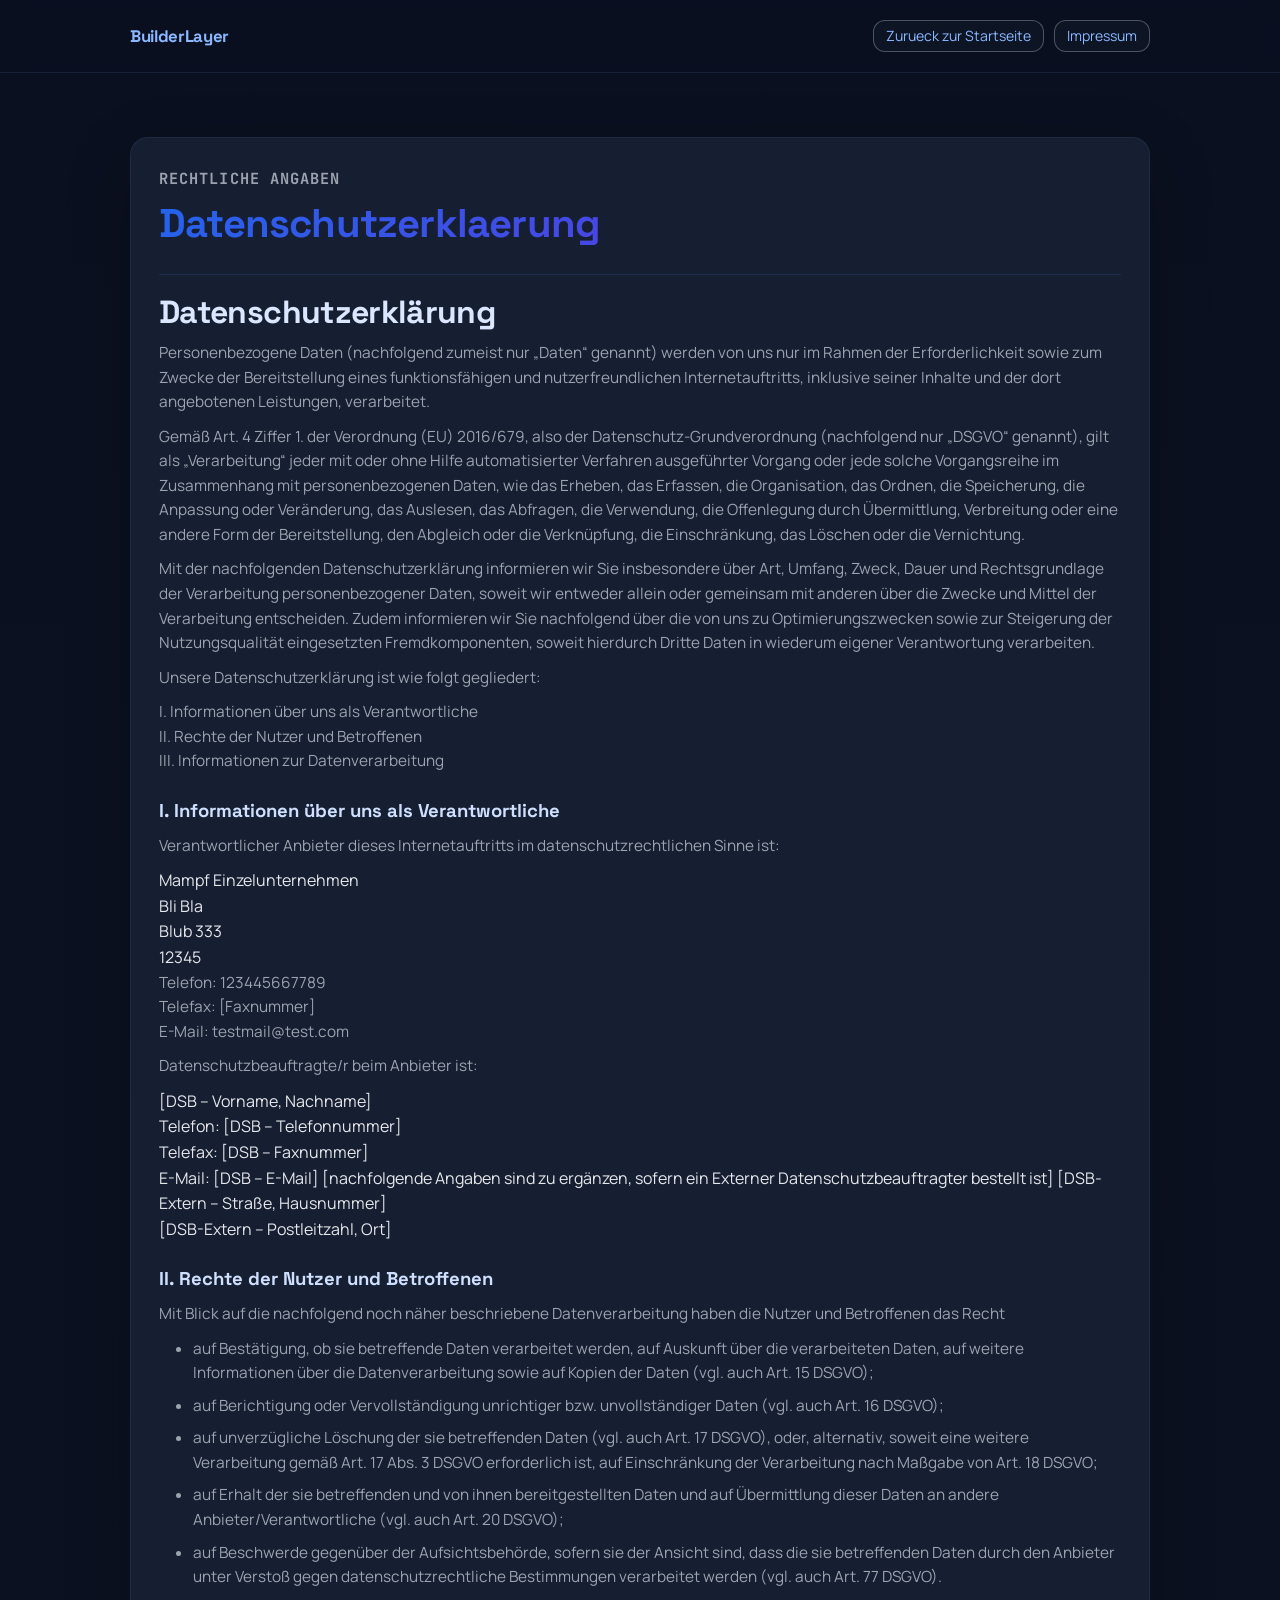
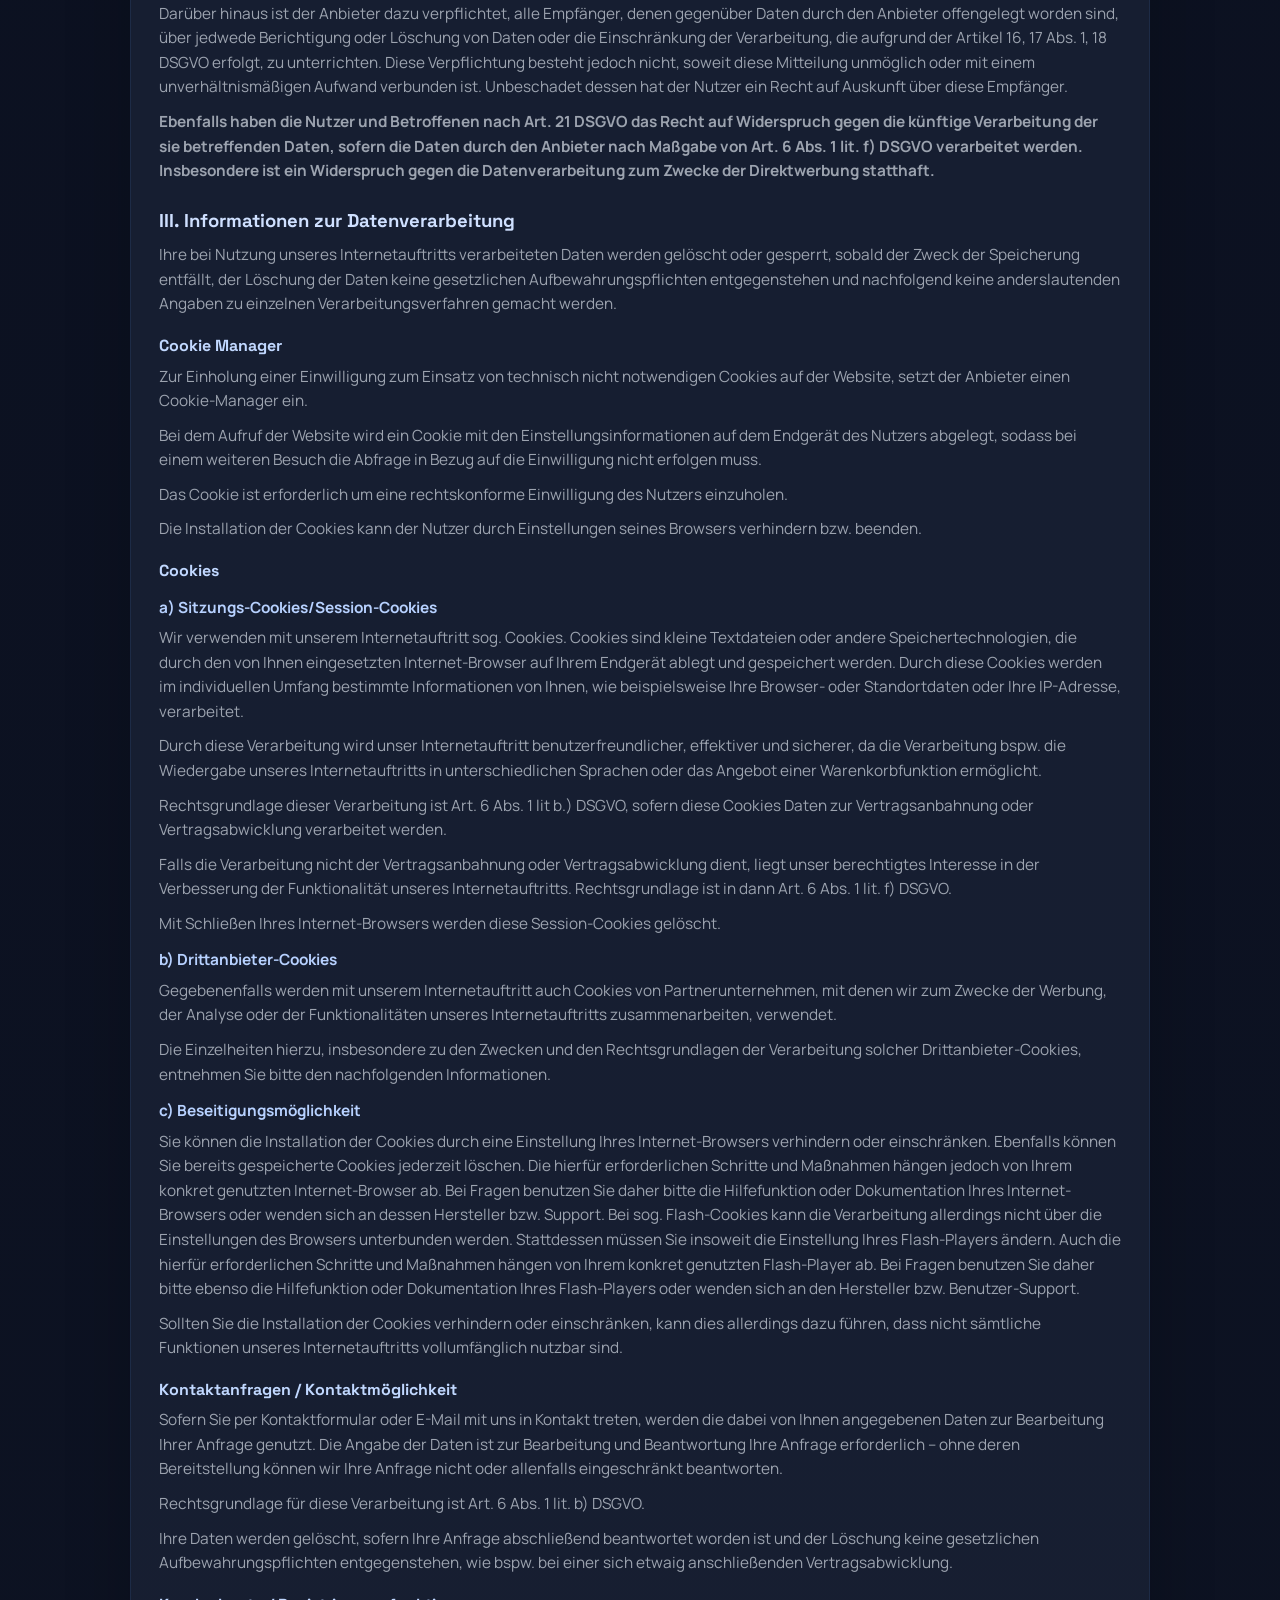
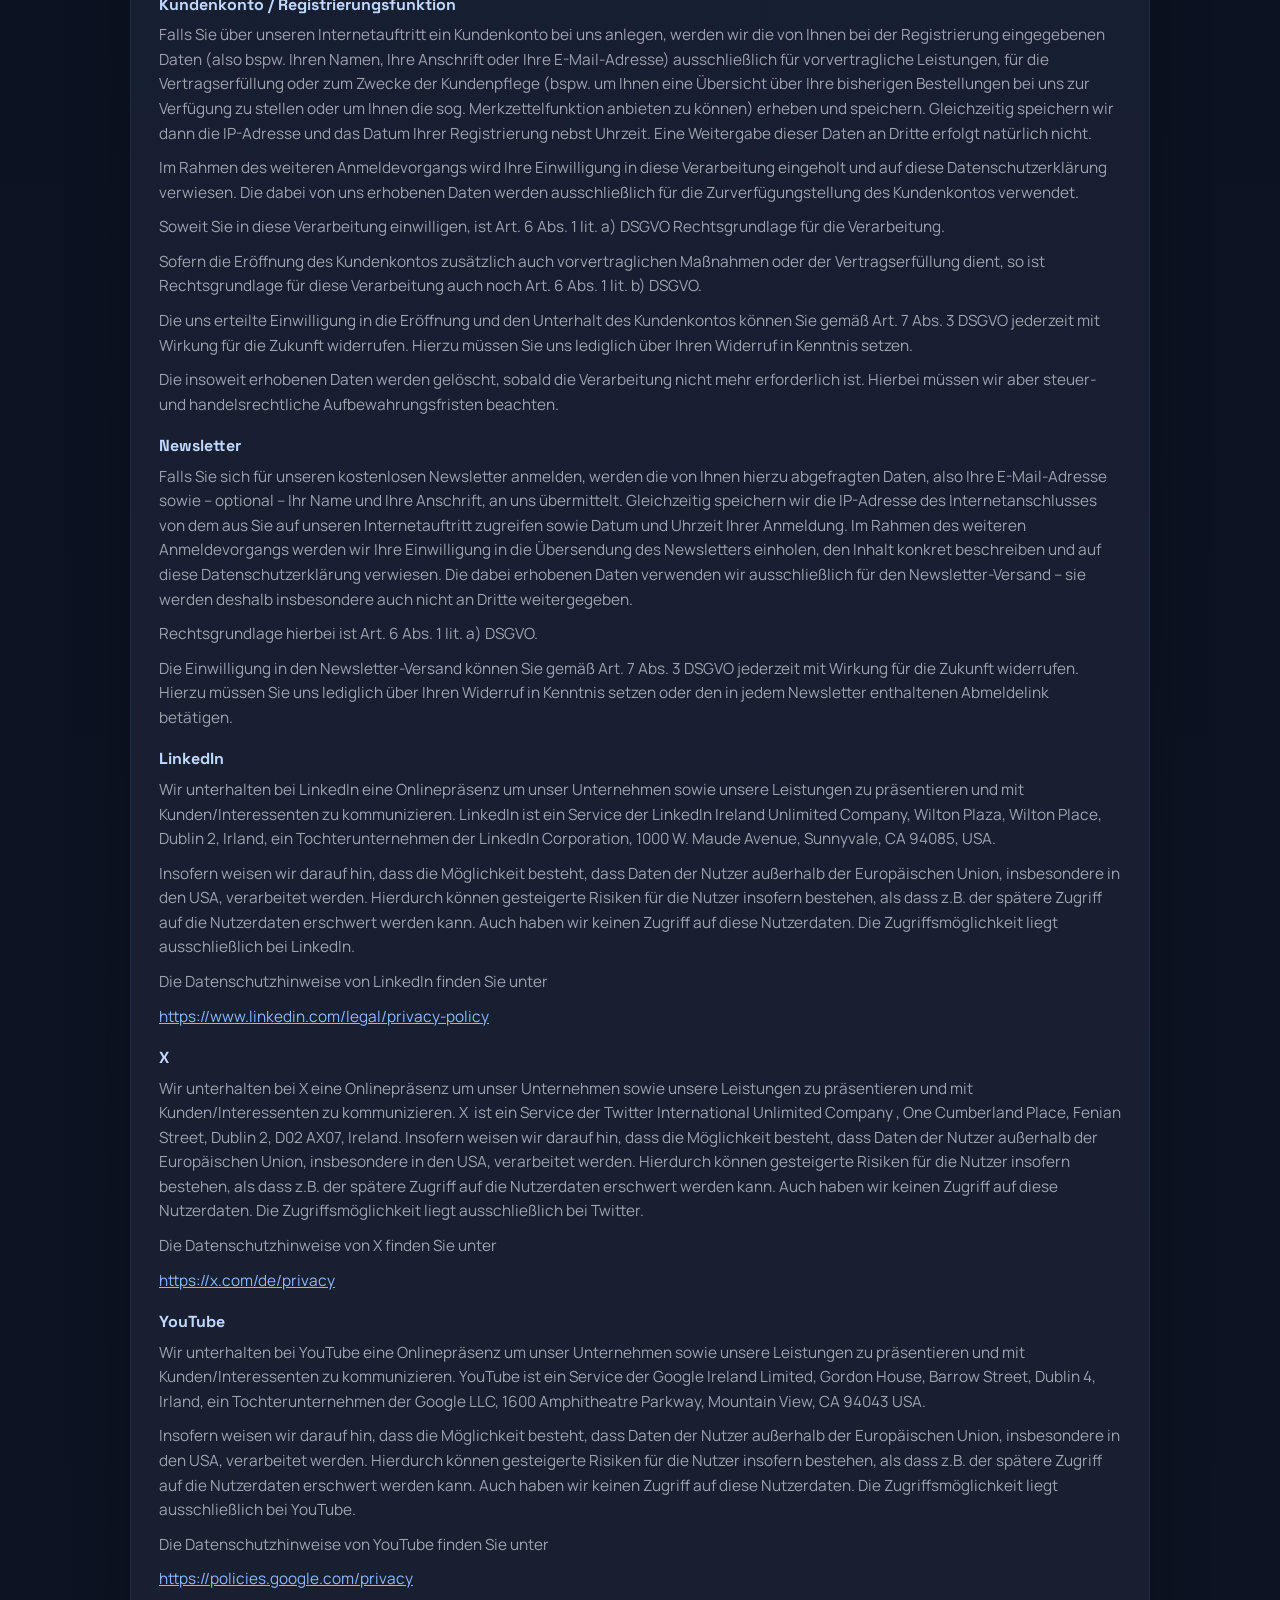
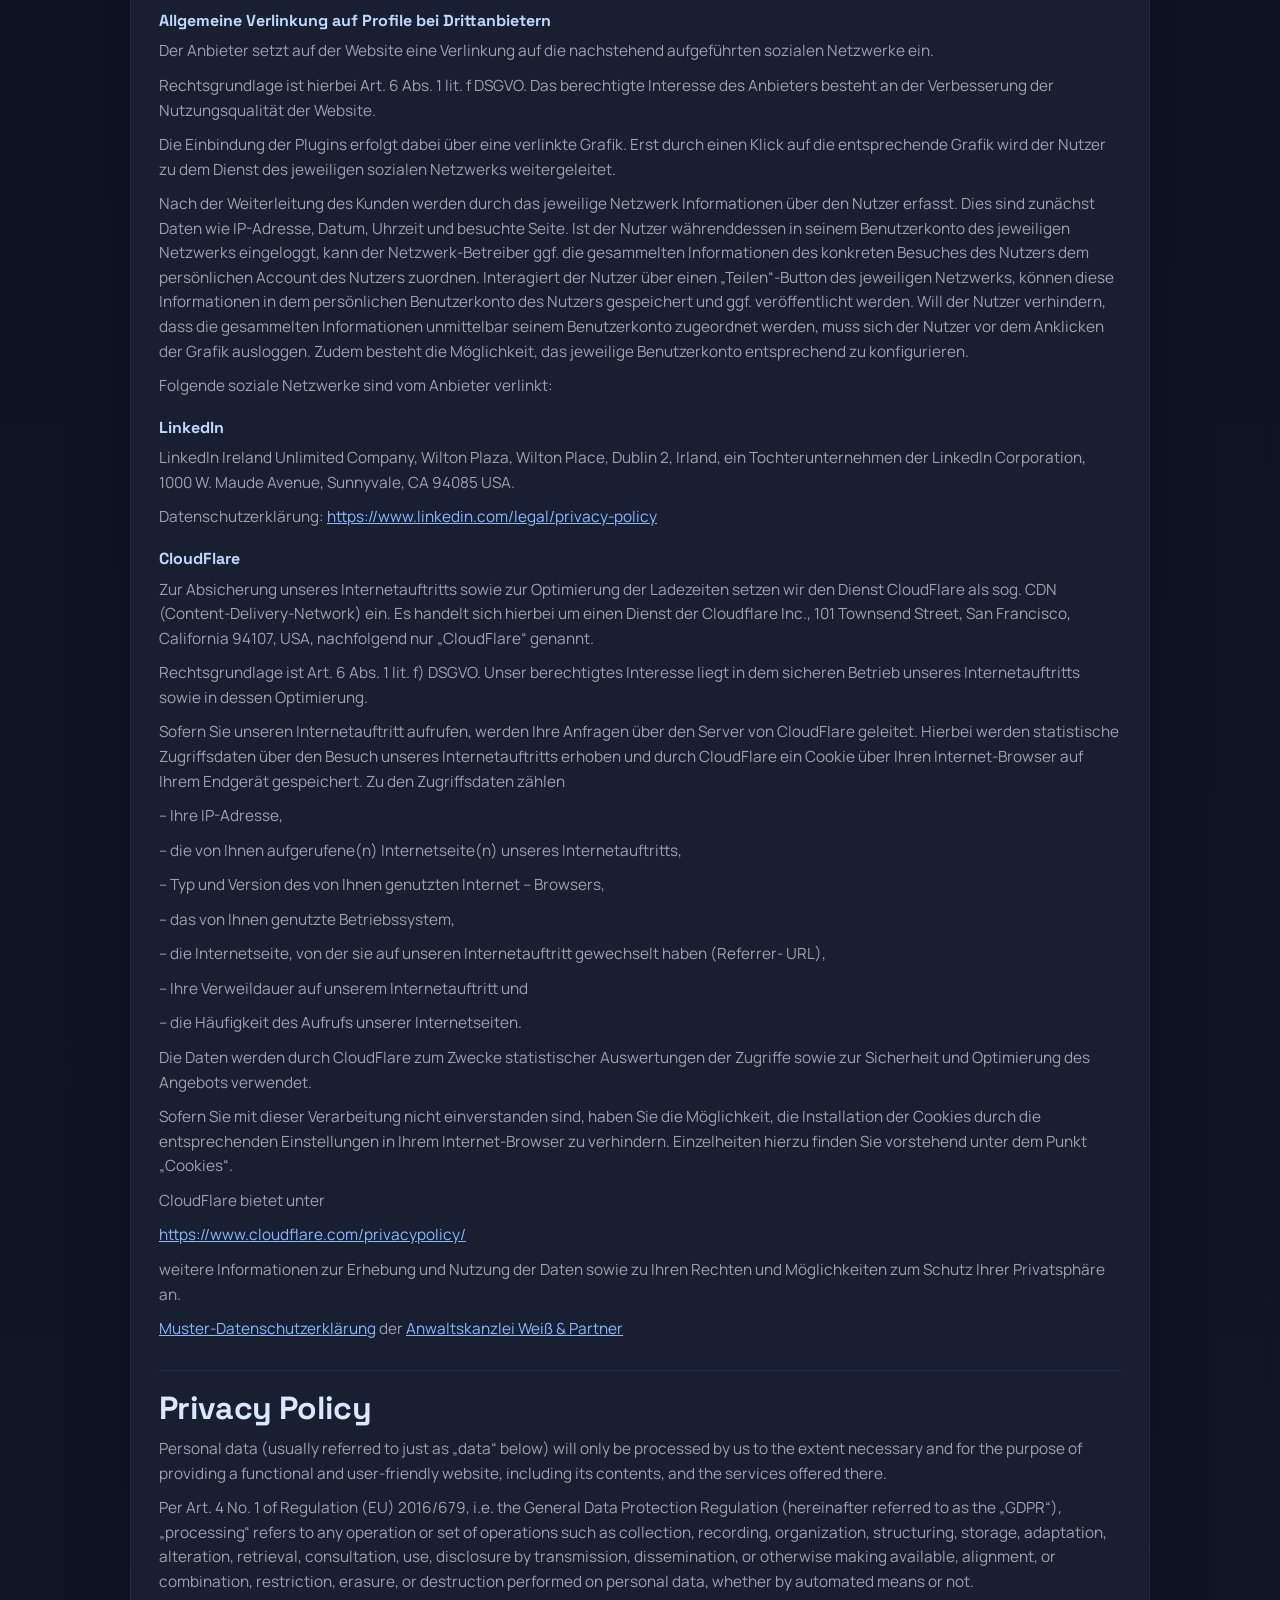
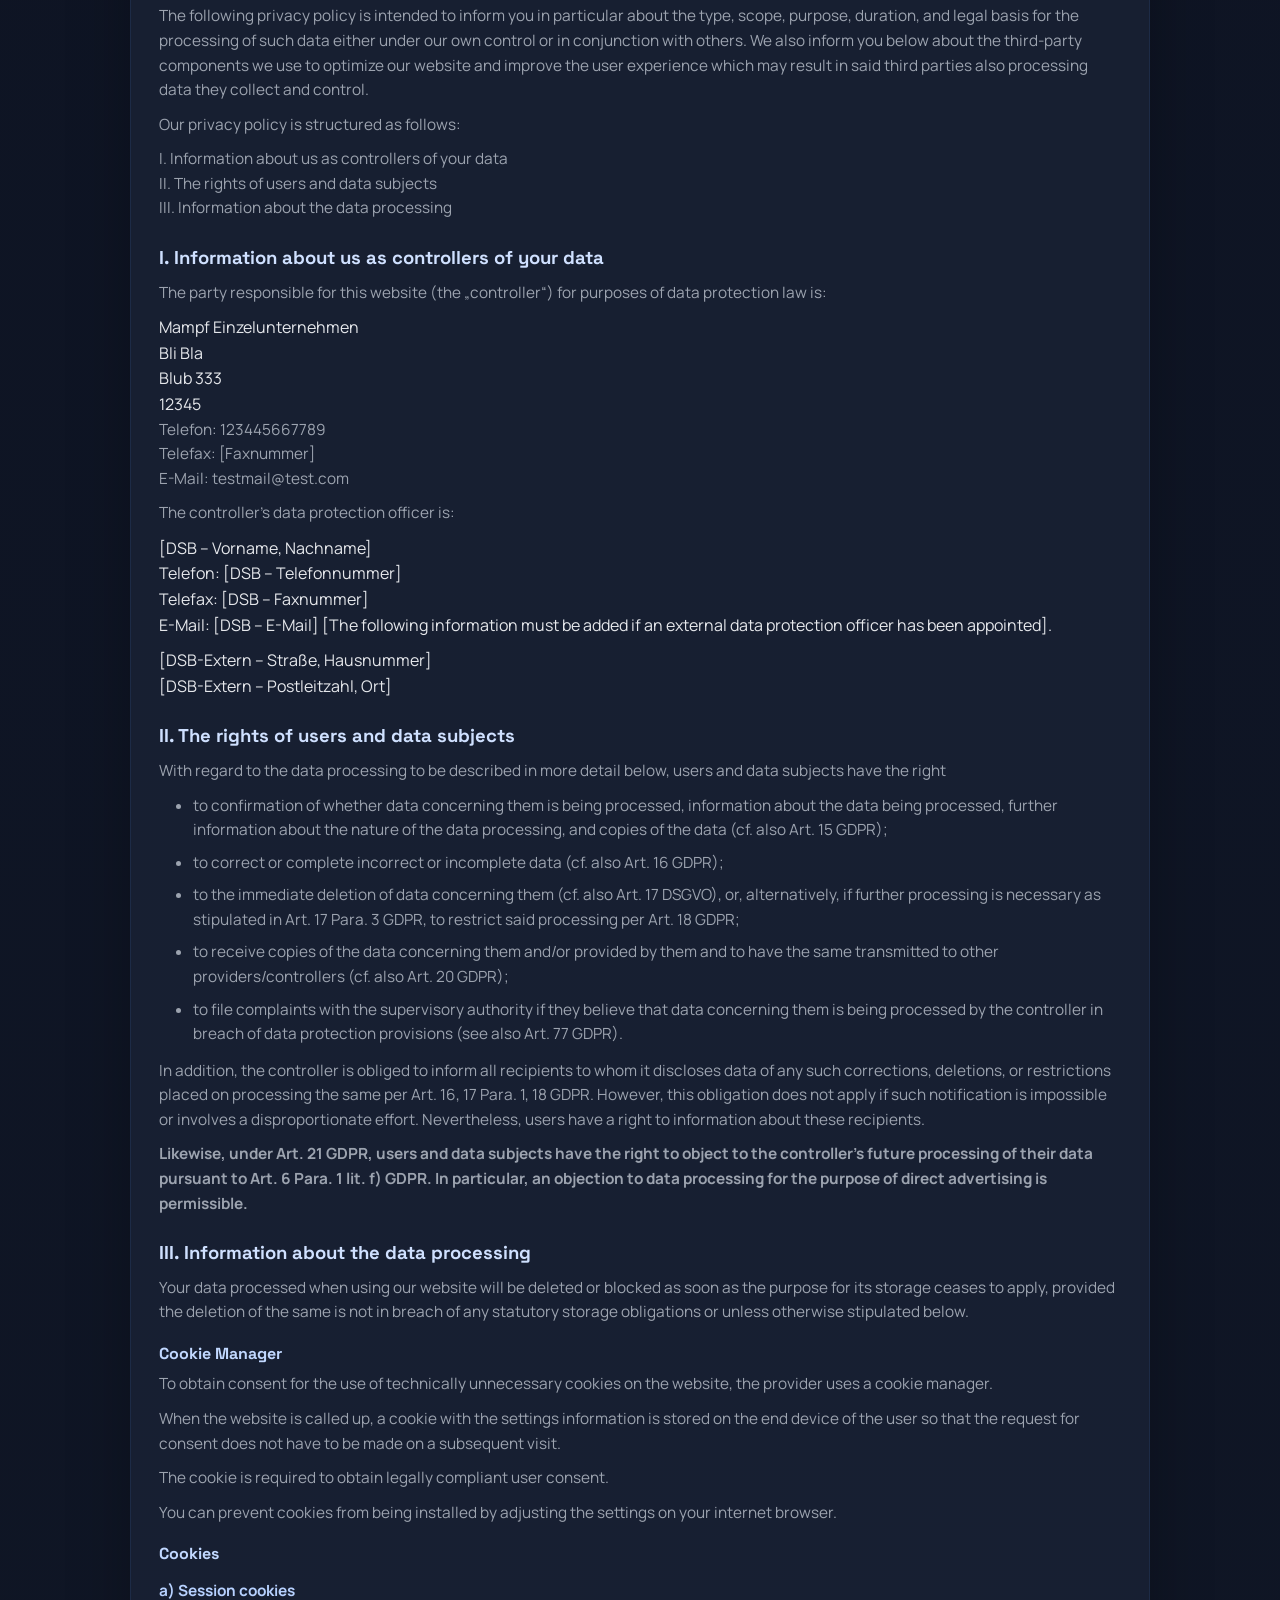
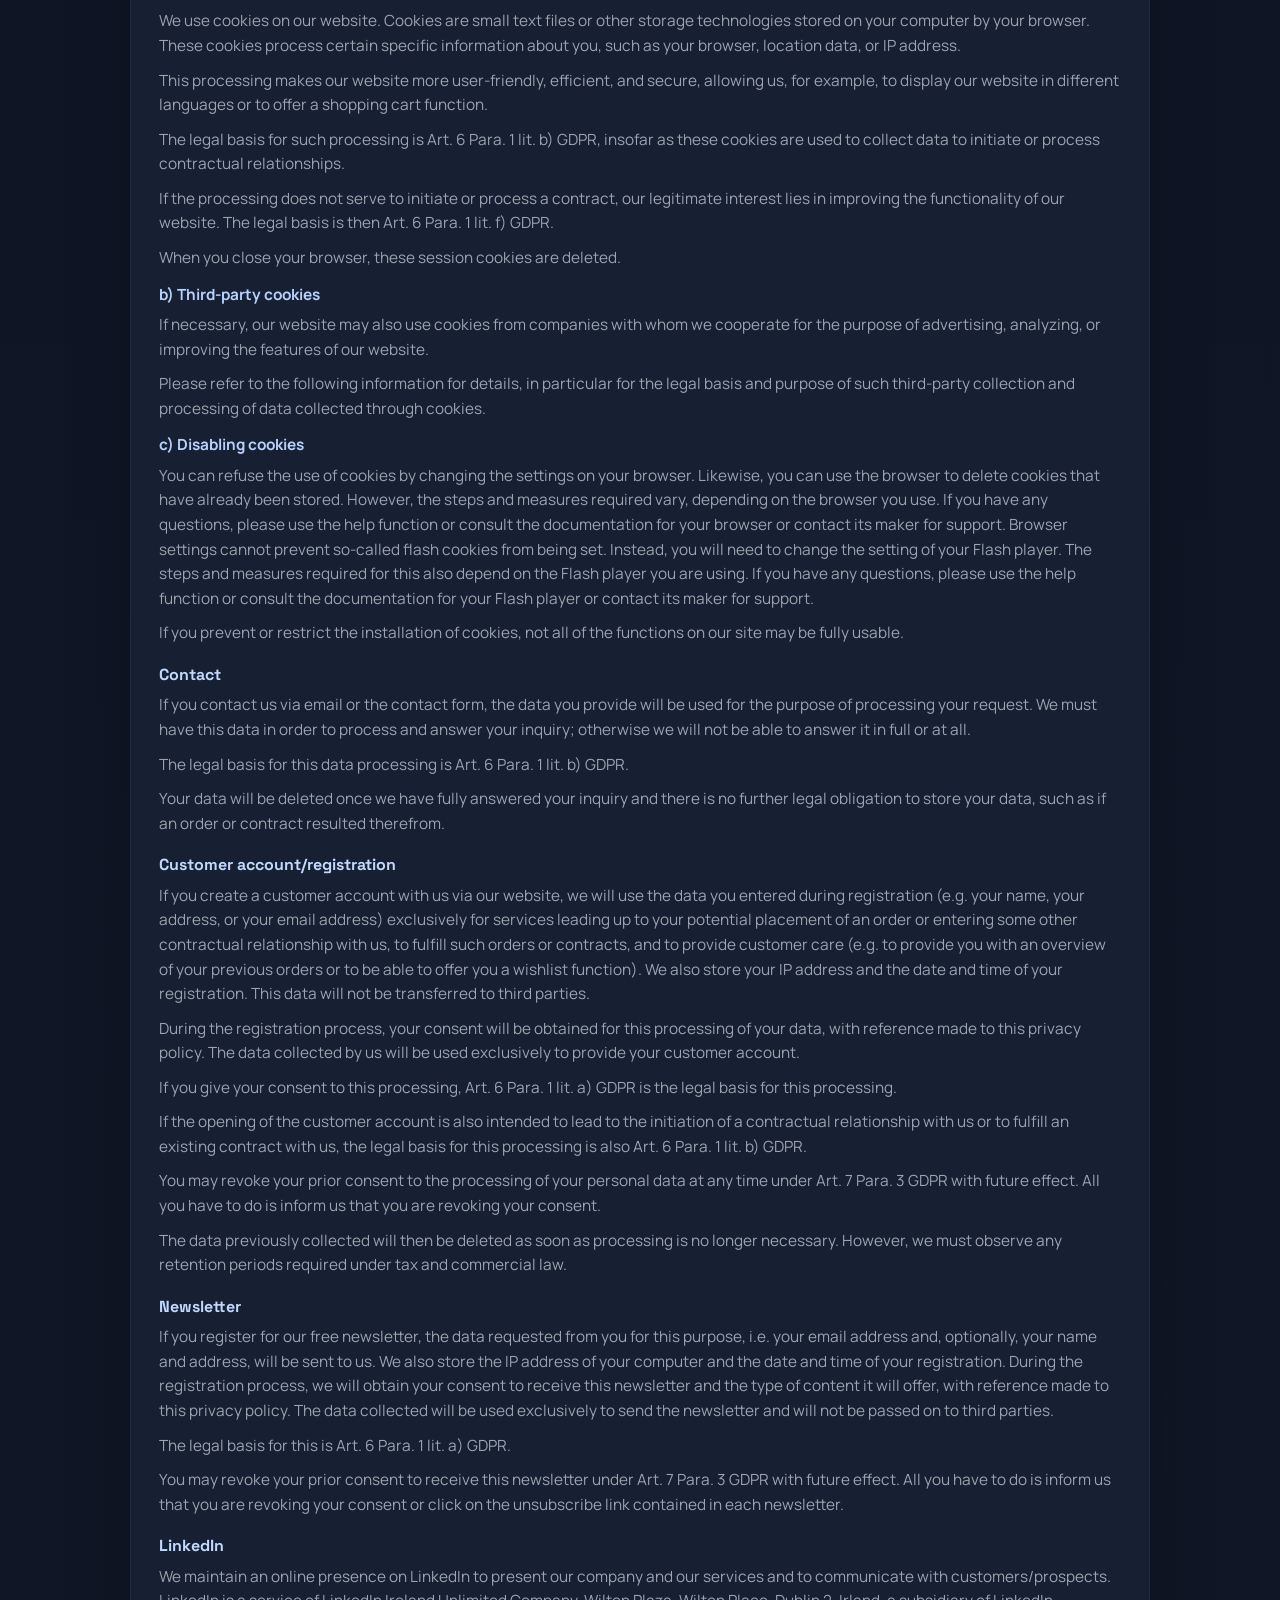
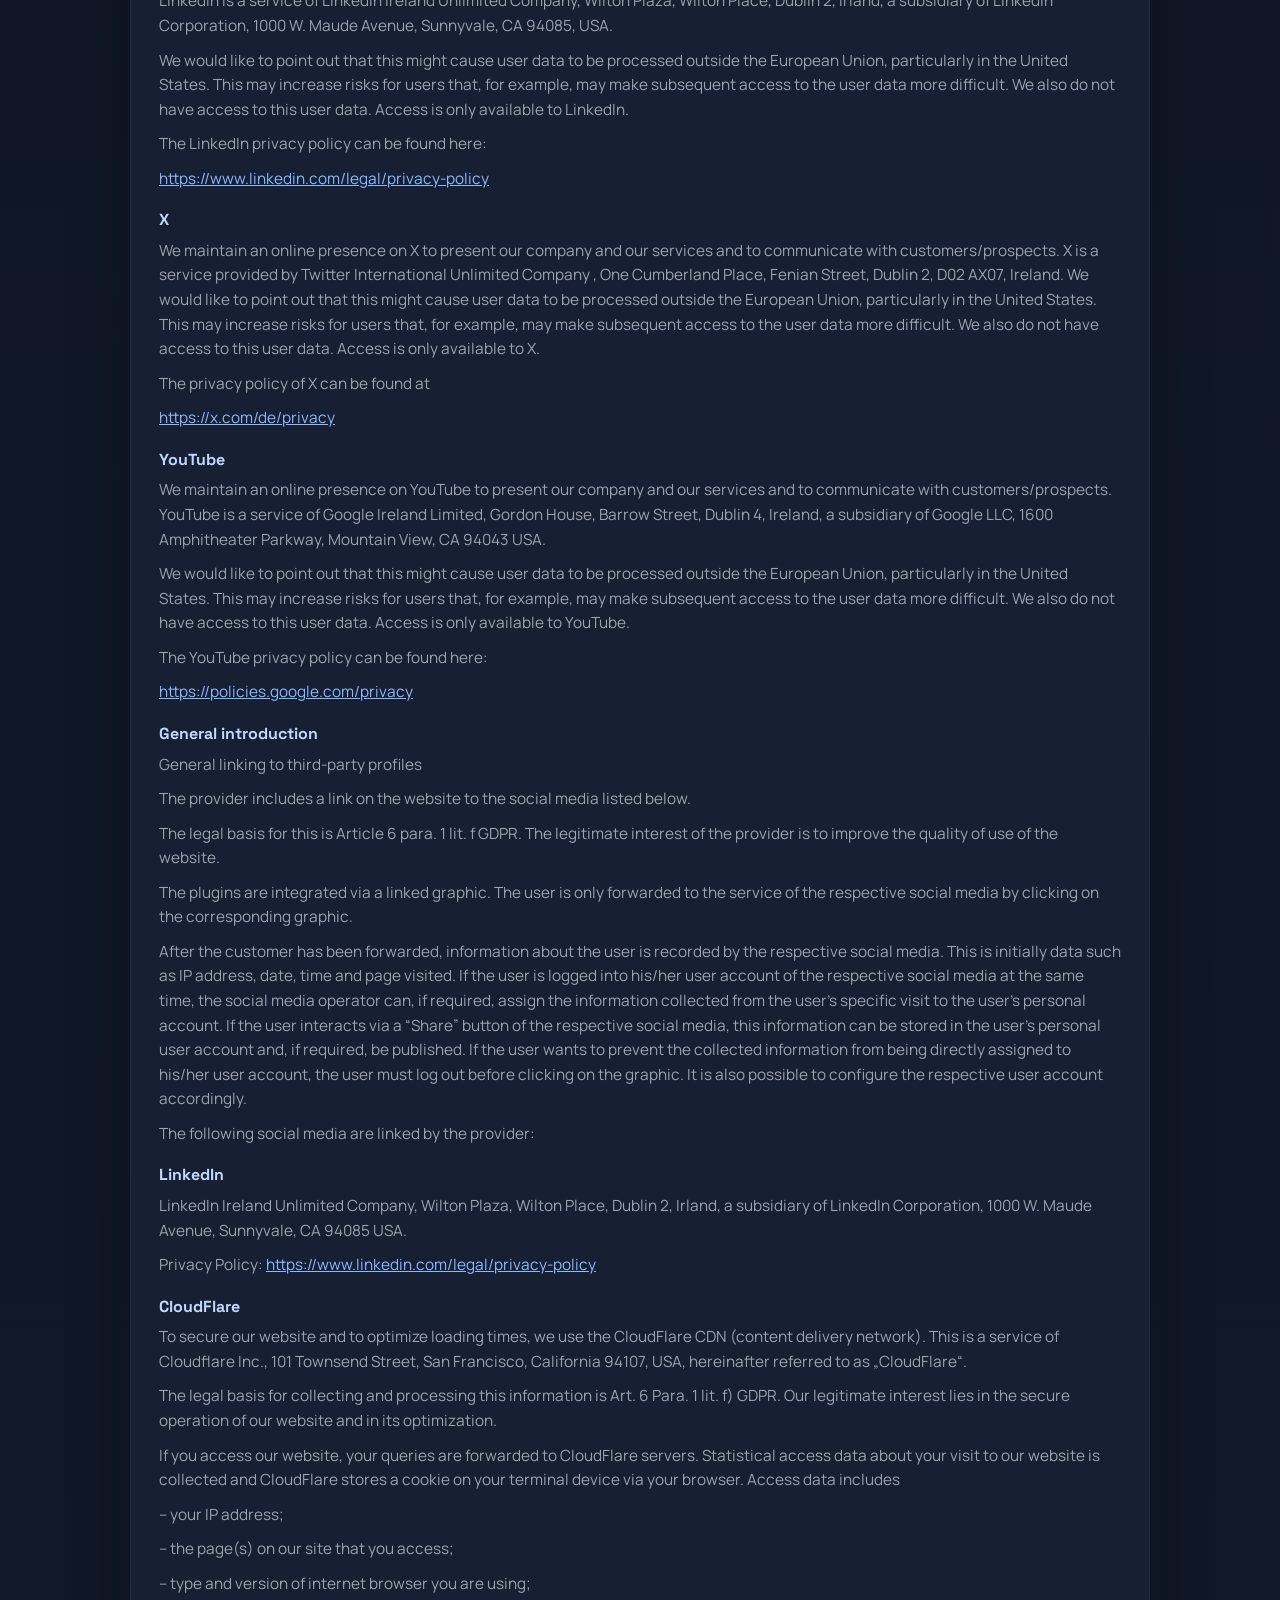
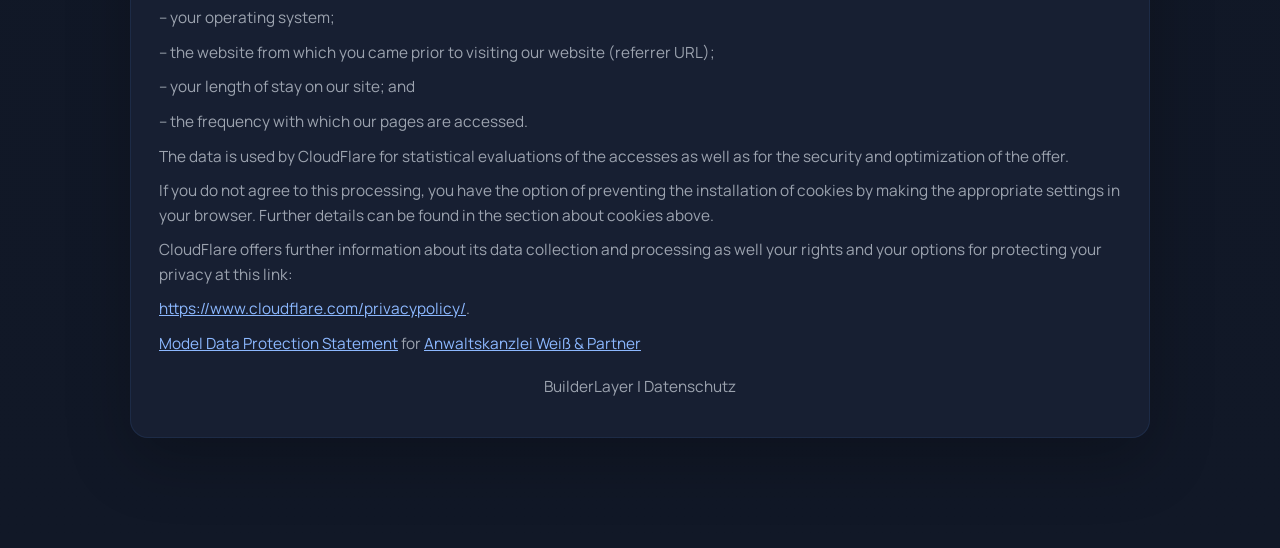
==== commit f6e9042d: "datenschutz now visible" ====
--- a/datenschutz.html
+++ b/datenschutz.html
@@ -359,19 +359,25 @@
 	</main>
 
 	<script>
-		const observer = new IntersectionObserver(
-			(entries) => {
-				entries.forEach((entry) => {
-					if (entry.isIntersecting) {
-						entry.target.classList.add("in");
-						observer.unobserve(entry.target);
-					}
-				});
-			},
-			{ threshold: 0.14 }
-		);
-
-		document.querySelectorAll(".reveal").forEach((section) => observer.observe(section));
+		const revealTargets = document.querySelectorAll(".reveal");
+
+		if (!("IntersectionObserver" in window)) {
+			revealTargets.forEach((section) => section.classList.add("in"));
+		} else {
+			const observer = new IntersectionObserver(
+				(entries) => {
+					entries.forEach((entry) => {
+						if (entry.isIntersecting) {
+							entry.target.classList.add("in");
+							observer.unobserve(entry.target);
+						}
+					});
+				},
+				{ threshold: 0.01 }
+			);
+
+			revealTargets.forEach((section) => observer.observe(section));
+		}
 	</script>
 </body>
 </html>
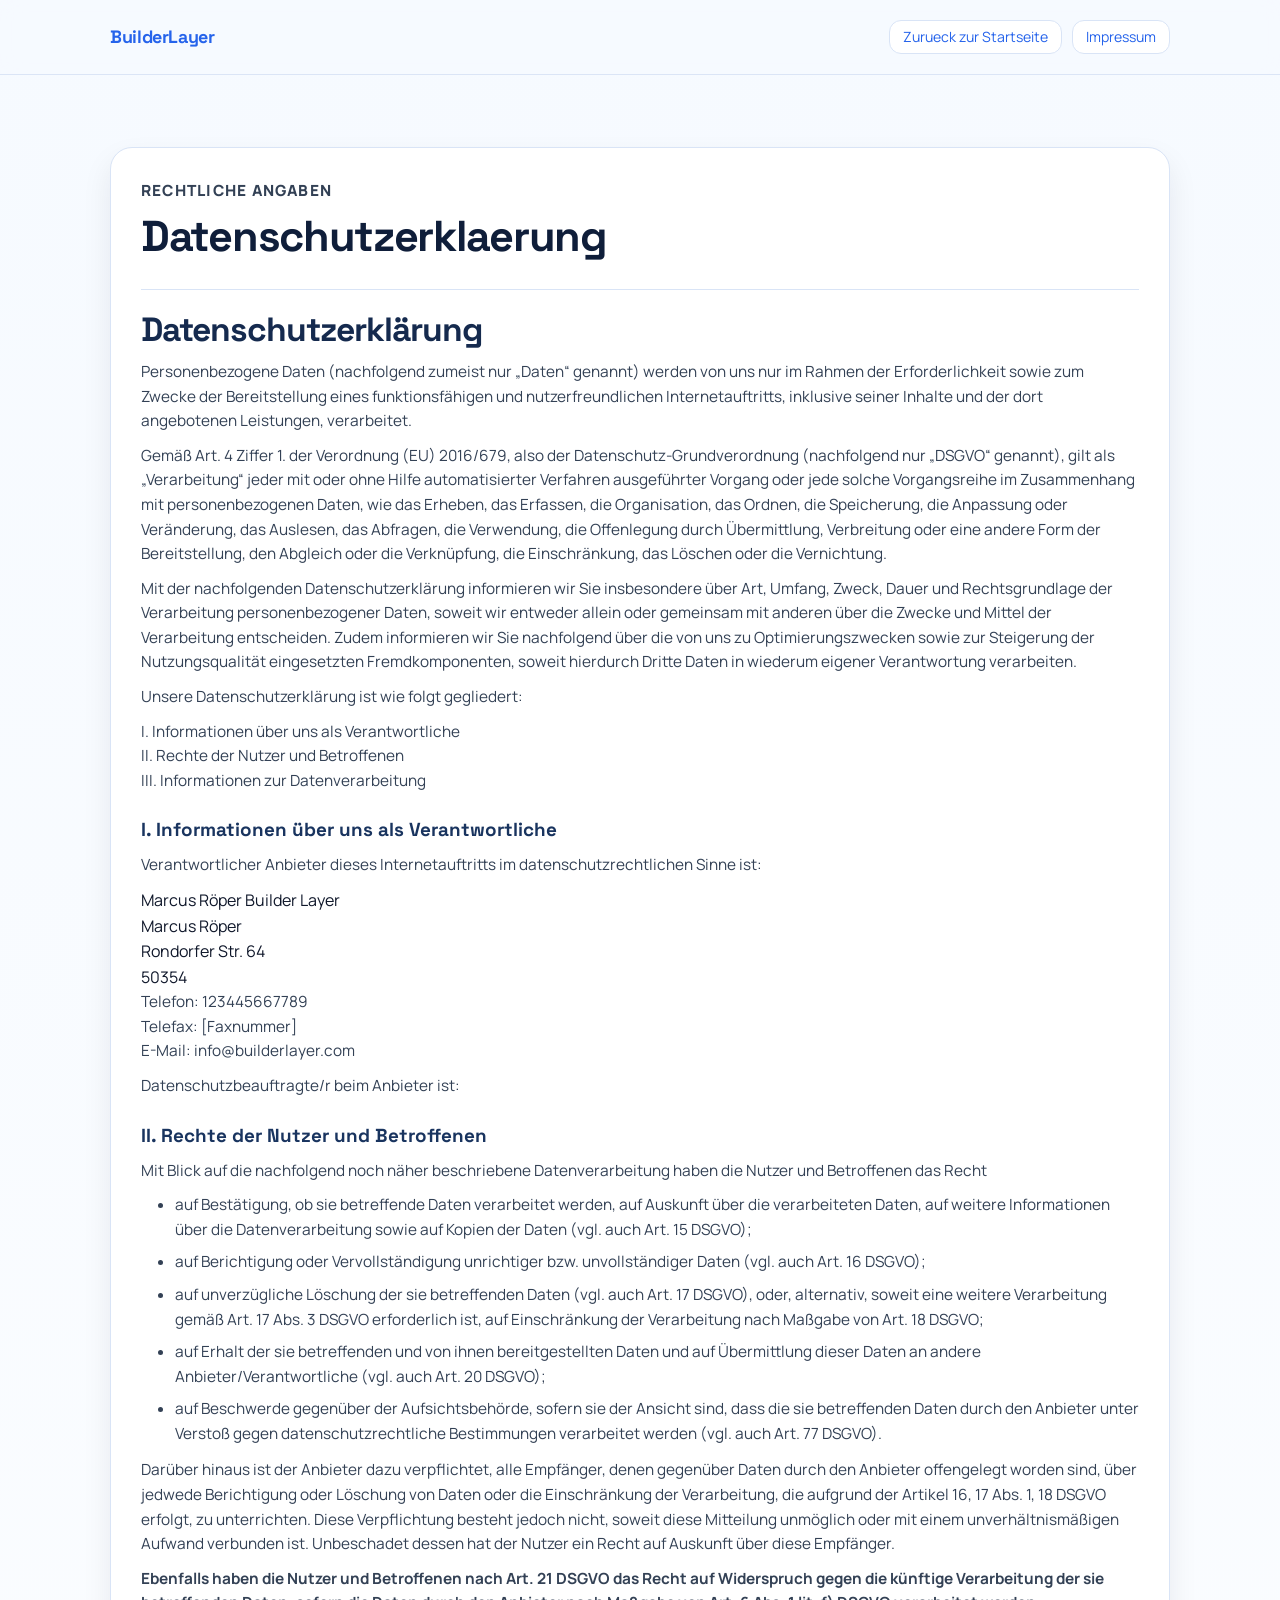
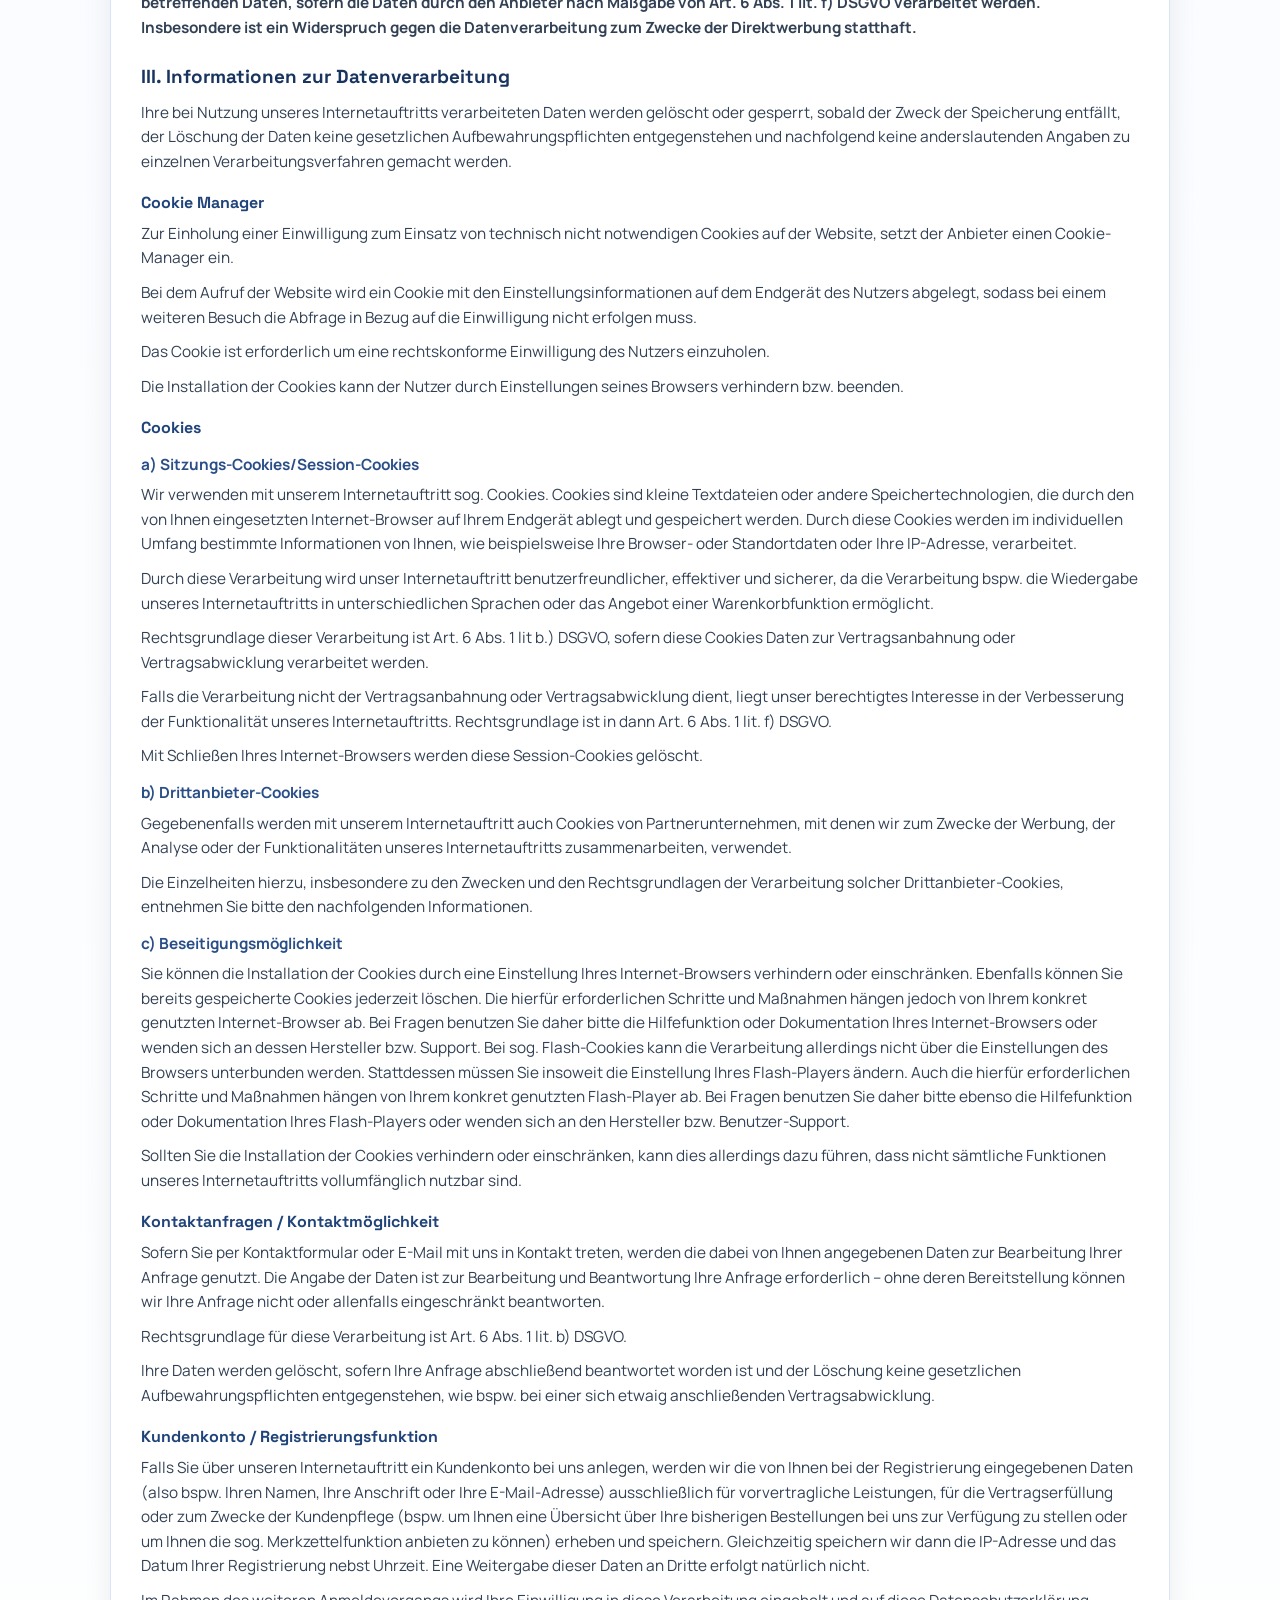
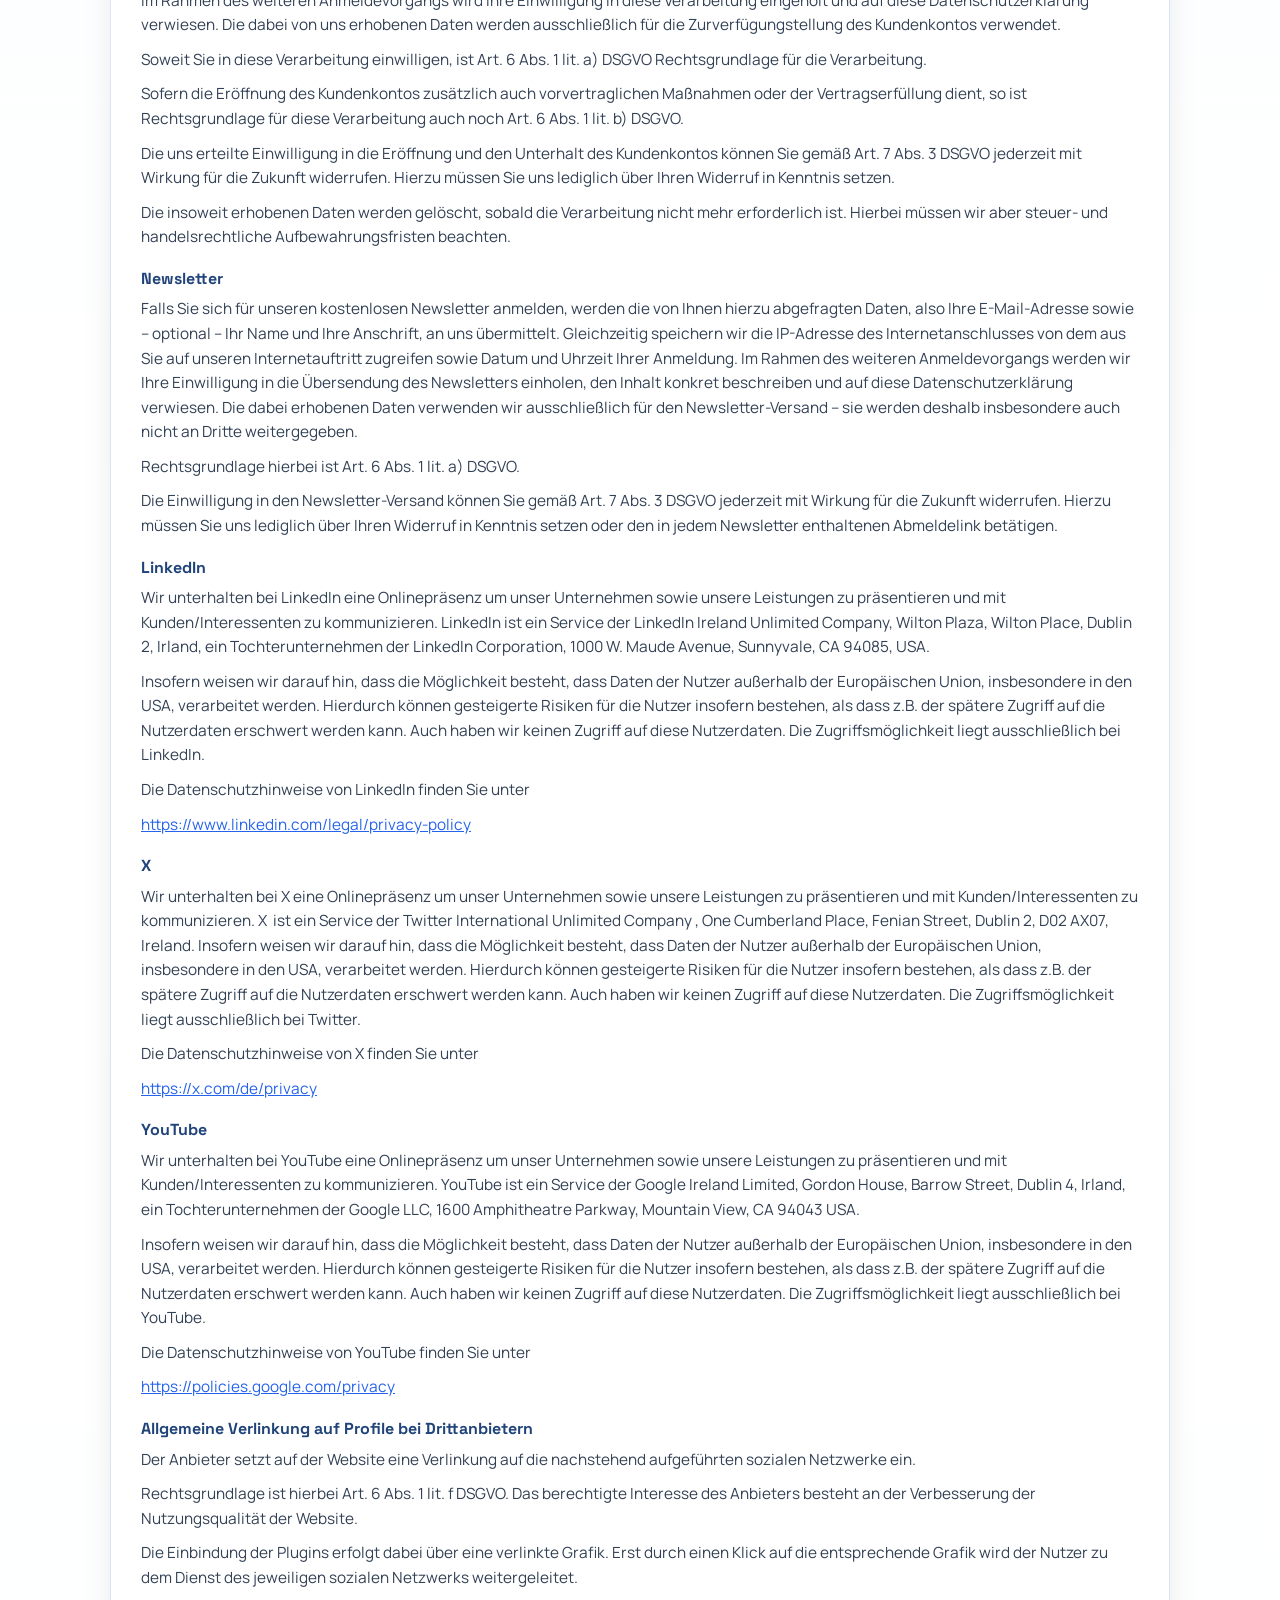
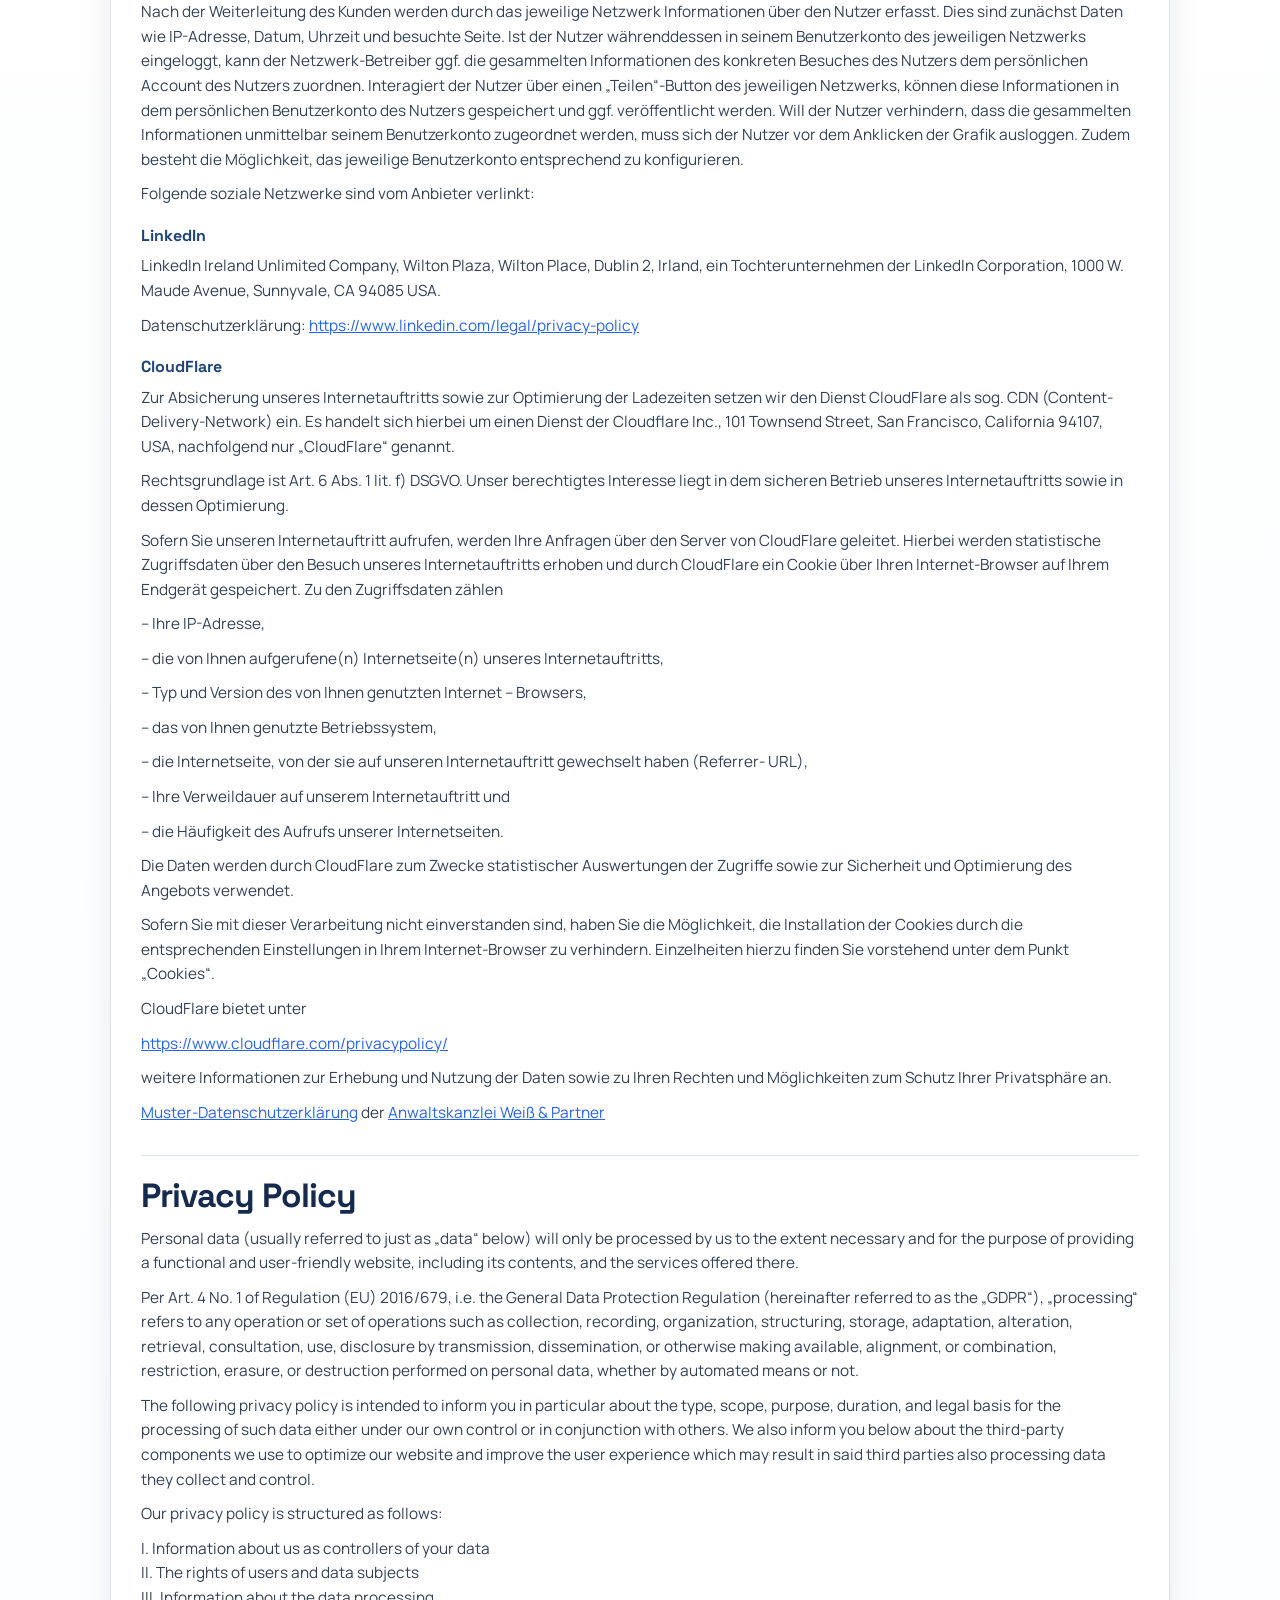
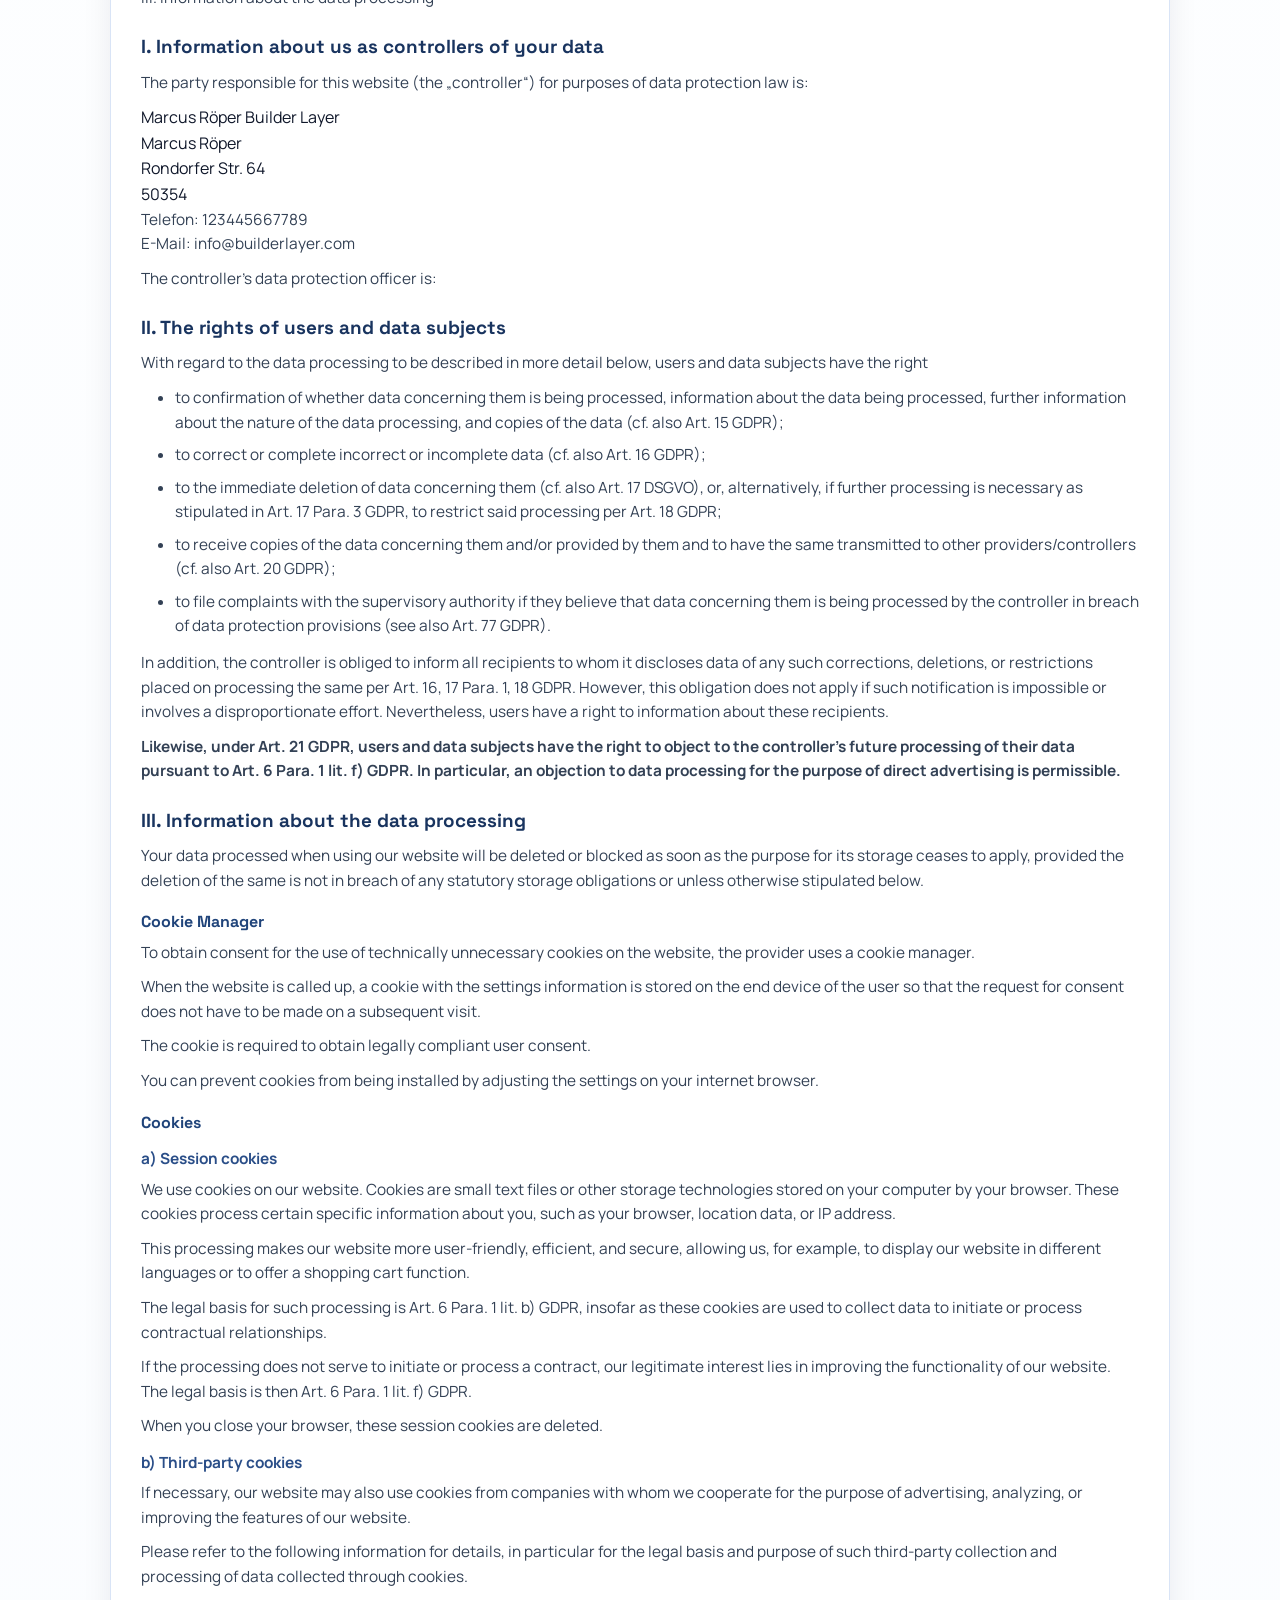
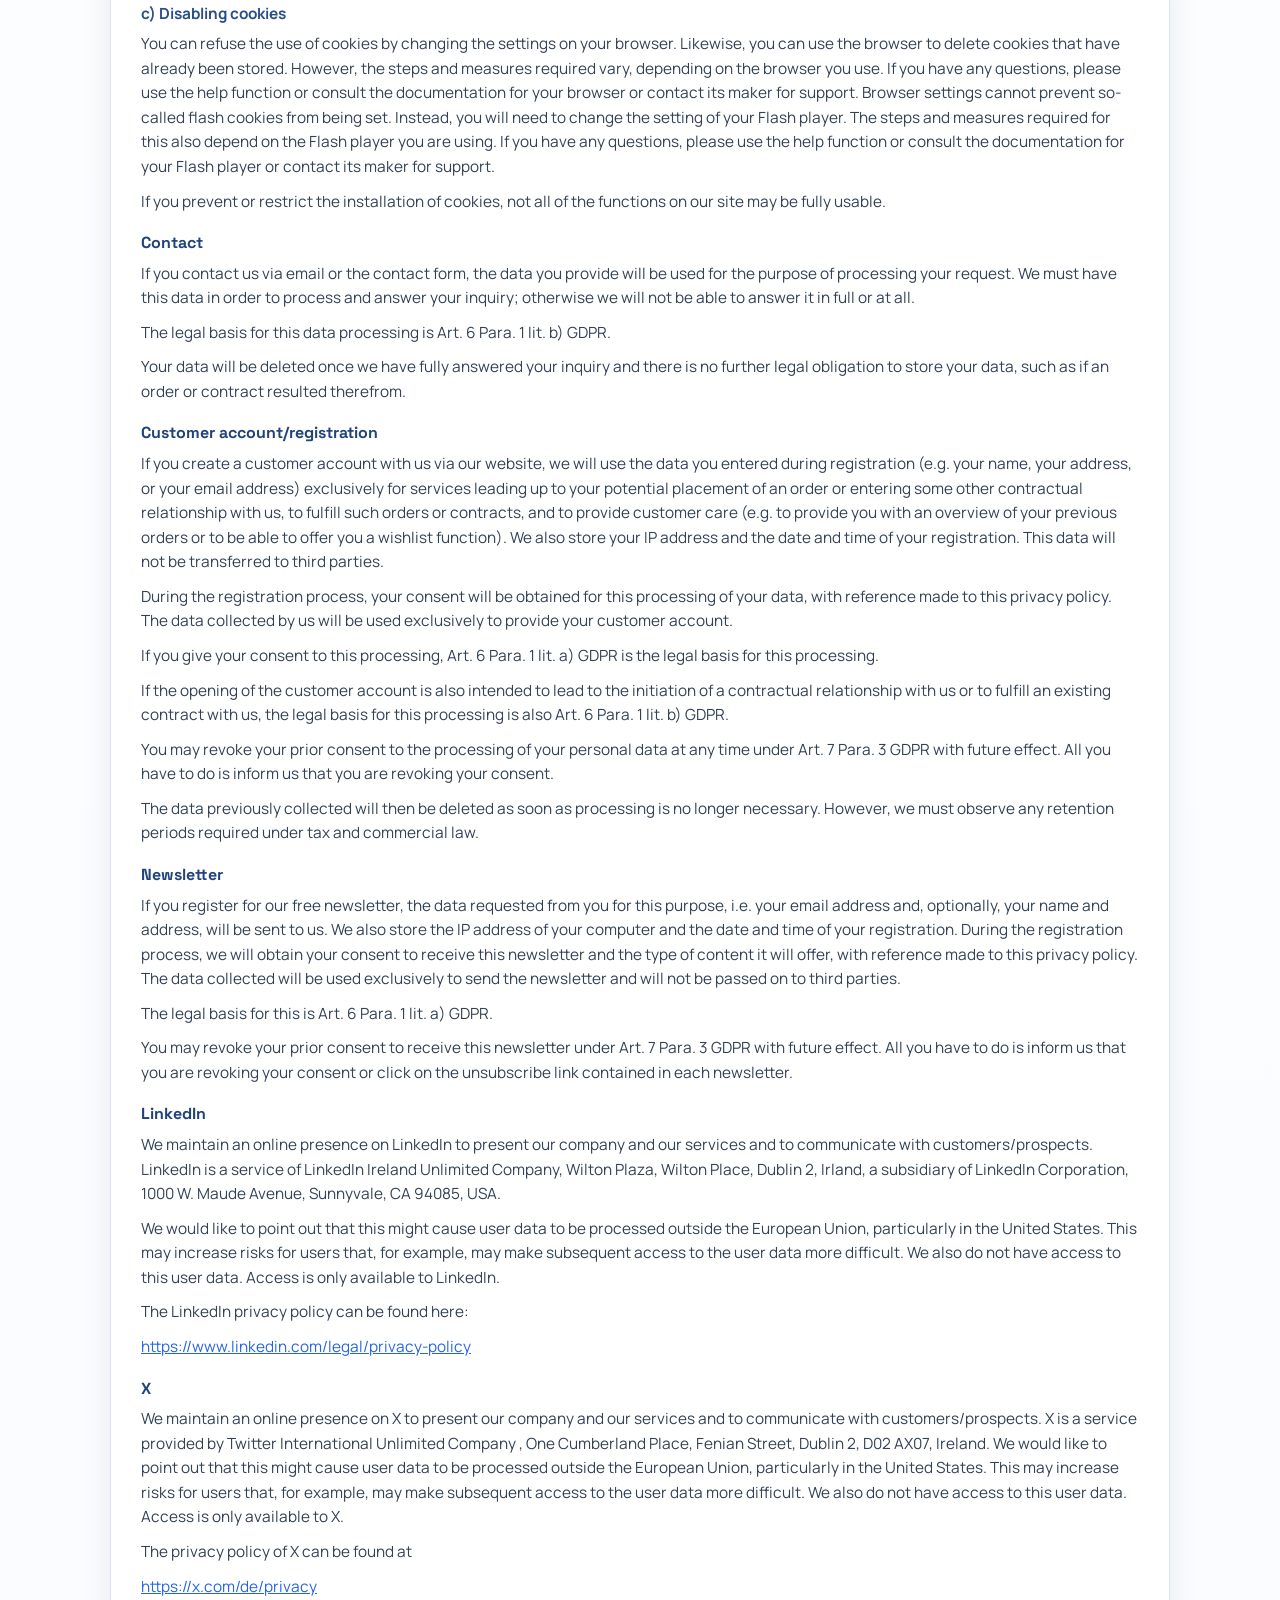
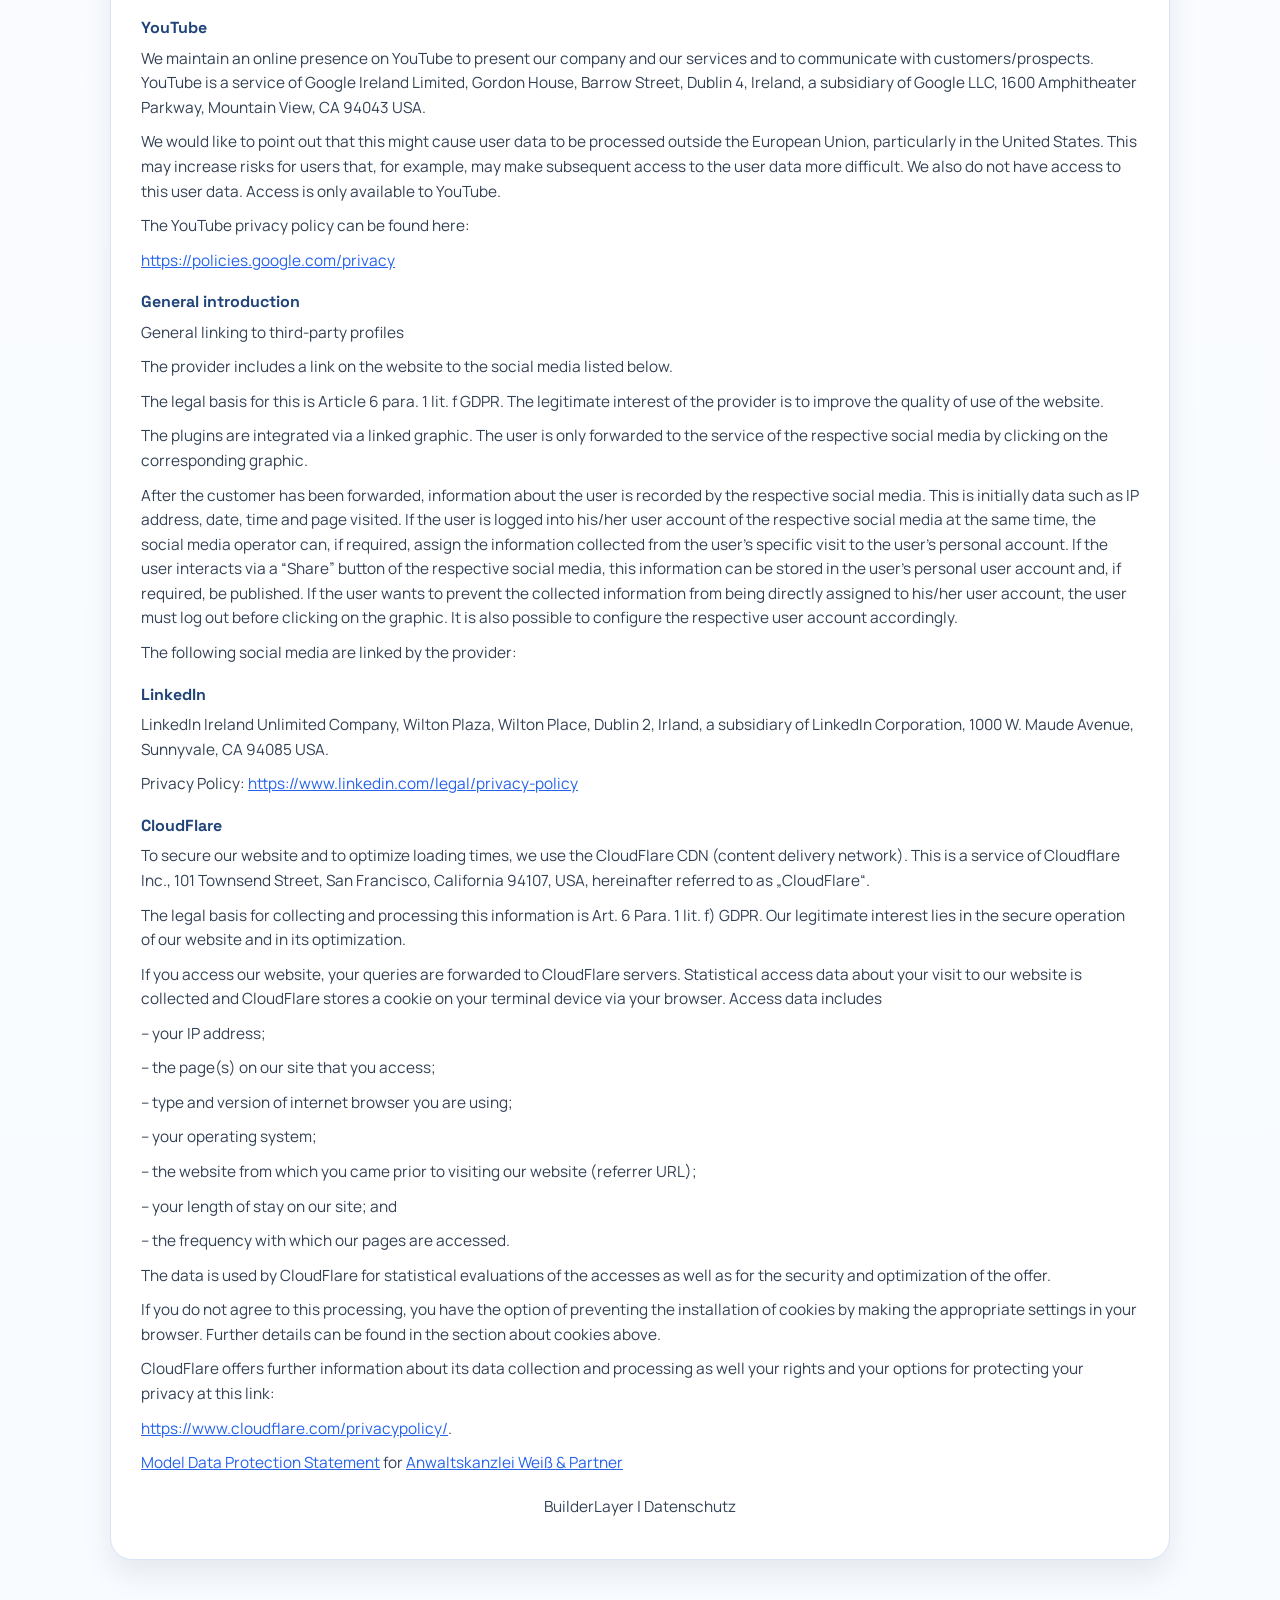
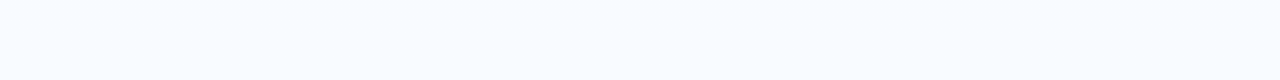
==== commit bf4107bc: "better wording" ====
--- a/datenschutz.html
+++ b/datenschutz.html
@@ -58,27 +58,15 @@
 
 
 
-Mampf Einzelunternehmen<br>Bli Bla<br>Blub 333<br>12345
-
-
-
-<p>Telefon: 123445667789<br>Telefax: [Faxnummer]<br>E-Mail: testmail@test.com
+Marcus Röper Builder Layer<br>Marcus Röper<br>Rondorfer Str. 64<br>50354
+
+
+
+<p>Telefon: 123445667789<br>Telefax: [Faxnummer]<br>E-Mail: info@builderlayer.com
 
 
 
 </p><p>Datenschutzbeauftragte/r beim Anbieter ist:</p>
-
-
-
-[DSB – Vorname, Nachname]<br>Telefon: [DSB – Telefonnummer]<br>Telefax: [DSB – Faxnummer]<br>E-Mail: [DSB – E-Mail]
-
-
-
-[nachfolgende Angaben sind zu ergänzen, sofern ein Externer Datenschutzbeauftragter bestellt ist]
-
-
-
-[DSB-Extern – Straße, Hausnummer]<br>[DSB-Extern – Postleitzahl, Ort]
 
 
 
@@ -223,27 +211,15 @@
 
 
 
-Mampf Einzelunternehmen<br>Bli Bla<br>Blub 333<br>12345
-
-
-
-<p>Telefon: 123445667789<br>Telefax: [Faxnummer]<br>E-Mail: testmail@test.com
+Marcus Röper Builder Layer<br>Marcus Röper<br>Rondorfer Str. 64<br>50354
+
+
+
+<p>Telefon: 123445667789<br>E-Mail: info@builderlayer.com
 
 
 
 </p><p>The controller’s data protection officer is:</p>
-
-
-
-[DSB – Vorname, Nachname]<br>Telefon: [DSB – Telefonnummer]<br>Telefax: [DSB – Faxnummer]<br>E-Mail: [DSB – E-Mail]
-
-
-
-[The following information must be added if an external data protection officer has been appointed].<p></p>
-
-
-
-[DSB-Extern – Straße, Hausnummer]<br>[DSB-Extern – Postleitzahl, Ort]
 
 
 
--- a/styles.css
+++ b/styles.css
@@ -2,16 +2,21 @@
   --primary: #2563EB;
   --secondary: #14532D;
   --accent: #6D28D9;
-  --bg: #0B1020;
-  --bg-light: #111827;
-  --bg-card: #1a2235;
-  --text: #E5E7EB;
-  --text-muted: #9CA3AF;
-  --text-dim: #6B7280;
-  --border: #1e2d4a;
-  --ok: #22c55e;
-  --danger: #ef4444;
-  --surface: rgba(26, 34, 53, 0.82);
+  --bg: #F6FAFF;
+  --bg-light: #FFFFFF;
+  --bg-card: #FFFFFF;
+  --text: #0F172A;
+  --text-muted: #334155;
+  --text-dim: #64748B;
+  --border: #D9E4F6;
+  --ok: #22C55E;
+  --danger: #EF4444;
+  --surface: #FFFFFF;
+  --surface-soft: #F4F8FF;
+  --surface-strong: #ECF3FF;
+  --ring: rgba(37, 99, 235, 0.22);
+  --shadow-soft: 0 14px 30px rgba(15, 23, 42, 0.08);
+  --shadow-card: 0 24px 60px rgba(15, 23, 42, 0.12);
 }
 
 * {
@@ -29,30 +34,34 @@
   font-family: "Manrope", "Segoe UI", sans-serif;
   color: var(--text);
   background:
-    radial-gradient(900px 520px at 8% -10%, rgba(37, 99, 235, 0.3), transparent 58%),
-    radial-gradient(760px 560px at 92% -18%, rgba(109, 40, 217, 0.28), transparent 60%),
-    linear-gradient(180deg, var(--bg) 0%, var(--bg-light) 100%);
-  line-height: 1.5;
+    radial-gradient(980px 560px at 90% -6%, rgba(109, 40, 217, 0.13), transparent 60%),
+    radial-gradient(860px 540px at 6% -12%, rgba(37, 99, 235, 0.17), transparent 62%),
+    linear-gradient(180deg, var(--bg) 0%, var(--bg-light) 34%, #f8fbff 100%);
+  line-height: 1.6;
   -webkit-font-smoothing: antialiased;
   text-rendering: optimizeLegibility;
 }
 
+a {
+  color: inherit;
+}
+
 .wrap {
-  width: min(1080px, 92vw);
+  width: min(1120px, 92vw);
   margin: 0 auto;
 }
 
 .site-header {
   position: sticky;
   top: 0;
-  z-index: 20;
-  backdrop-filter: blur(10px);
-  background: rgba(11, 16, 32, 0.72);
-  border-bottom: 1px solid rgba(30, 45, 74, 0.6);
+  z-index: 30;
+  backdrop-filter: blur(12px);
+  background: rgba(246, 250, 255, 0.84);
+  border-bottom: 1px solid rgba(217, 228, 246, 0.92);
 }
 
 .header-inner {
-  min-height: 72px;
+  min-height: 74px;
   display: grid;
   grid-template-columns: auto 1fr auto;
   align-items: center;
@@ -61,16 +70,16 @@
 
 .brand {
   font-family: "Space Grotesk", sans-serif;
-  font-size: 1.05rem;
+  font-size: 1.12rem;
   font-weight: 700;
-  color: white;
+  color: var(--text);
   text-decoration: none;
   letter-spacing: -0.02em;
 }
 
 .tagline {
-  color: var(--text-muted);
-  font-size: 0.9rem;
+  color: var(--text-dim);
+  font-size: 0.92rem;
   text-align: center;
 }
 
@@ -79,118 +88,152 @@
   border: 1px solid var(--border);
   border-radius: 999px;
   overflow: hidden;
-  background: rgba(17, 24, 39, 0.9);
+  background: #ffffff;
 }
 
 .lang-btn {
   border: 0;
   background: transparent;
   color: var(--text-muted);
-  font-family: "JetBrains Mono", monospace;
-  font-size: 0.74rem;
-  padding: 8px 12px;
+  font-family: "Manrope", "Segoe UI", sans-serif;
+  font-size: 0.8rem;
+  font-weight: 700;
+  letter-spacing: 0.01em;
+  padding: 8px 13px;
   cursor: pointer;
 }
 
 .lang-btn[aria-pressed="true"] {
-  color: white;
+  color: #ffffff;
   background: linear-gradient(120deg, var(--primary), var(--accent));
 }
 
 main {
-  padding: 38px 0 70px;
-  display: grid;
-  gap: 20px;
+  padding: 42px 0 74px;
+  display: grid;
+  gap: 24px;
 }
 
 section {
-  border: 1px solid rgba(30, 45, 74, 0.9);
+  border: 1px solid var(--border);
   background: var(--surface);
-  border-radius: 18px;
-  padding: 26px;
-  box-shadow: 0 22px 65px rgba(0, 0, 0, 0.24);
+  border-radius: 22px;
+  padding: 34px;
+  box-shadow: var(--shadow-soft);
 }
 
 .hero {
-  padding: 34px 30px;
+  position: relative;
+  overflow: hidden;
+  padding: 38px;
+  border-color: rgba(37, 99, 235, 0.3);
   background:
-    linear-gradient(135deg, rgba(37, 99, 235, 0.13), rgba(109, 40, 217, 0.13)),
-    rgba(26, 34, 53, 0.86);
+    linear-gradient(136deg, rgba(37, 99, 235, 0.14), rgba(109, 40, 217, 0.1) 42%, rgba(255, 255, 255, 0.92));
+  box-shadow: var(--shadow-card);
+}
+
+.hero::before,
+.hero::after {
+  content: "";
+  position: absolute;
+  pointer-events: none;
+}
+
+.hero::before {
+  width: 340px;
+  height: 340px;
+  border-radius: 50%;
+  right: -115px;
+  top: -150px;
+  background: radial-gradient(circle, rgba(109, 40, 217, 0.24) 0%, rgba(109, 40, 217, 0) 70%);
+}
+
+.hero::after {
+  width: 440px;
+  height: 260px;
+  left: -140px;
+  bottom: -185px;
+  border-radius: 50%;
+  background: radial-gradient(circle, rgba(37, 99, 235, 0.24) 0%, rgba(37, 99, 235, 0) 72%);
+}
+
+.hero > * {
+  position: relative;
+  z-index: 1;
 }
 
 .eyebrow {
   display: inline-flex;
   align-items: center;
   gap: 7px;
-  font-size: 0.76rem;
-  letter-spacing: 0.07em;
+  font-size: 0.78rem;
+  letter-spacing: 0.08em;
   text-transform: uppercase;
-  color: #9bbdff;
-  font-weight: 700;
+  color: rgba(15, 23, 42, 0.78);
+  font-weight: 800;
   margin-bottom: 14px;
 }
 
 .hero h1 {
   font-family: "Space Grotesk", sans-serif;
-  font-size: clamp(1.9rem, 4.7vw, 3.2rem);
-  line-height: 1.08;
-  letter-spacing: -0.03em;
-  margin-bottom: 14px;
-  max-width: 19ch;
+  font-size: clamp(2rem, 5vw, 3.7rem);
+  line-height: 1.06;
+  letter-spacing: -0.035em;
+  margin-bottom: 16px;
+  max-width: 20ch;
+  color: #0b1225;
 }
 
 .hero h1 strong {
-  background: linear-gradient(135deg, var(--primary), var(--accent));
-  -webkit-background-clip: text;
-  background-clip: text;
-  -webkit-text-fill-color: transparent;
+  color: var(--primary);
 }
 
 .hero-copy {
-  max-width: 70ch;
-  color: var(--text-muted);
-  font-size: 1.02rem;
+  max-width: 72ch;
+  color: var(--text-muted);
+  font-size: 1.06rem;
 }
 
 .badge-row {
   display: flex;
   flex-wrap: wrap;
   gap: 10px;
-  margin-top: 18px;
+  margin-top: 20px;
 }
 
 .badge {
   border-radius: 999px;
-  font-size: 0.72rem;
-  font-weight: 700;
-  letter-spacing: 0.03em;
-  padding: 8px 12px;
+  font-size: 0.76rem;
+  font-weight: 800;
+  letter-spacing: 0.02em;
+  padding: 8px 13px;
   border: 1px solid transparent;
+  background: #ffffff;
 }
 
 .badge.b1 {
-  color: #93c5fd;
-  border-color: rgba(37, 99, 235, 0.45);
-  background: rgba(37, 99, 235, 0.16);
+  color: var(--primary);
+  border-color: rgba(37, 99, 235, 0.3);
+  background: rgba(37, 99, 235, 0.08);
 }
 
 .badge.b2 {
-  color: #c4b5fd;
-  border-color: rgba(109, 40, 217, 0.45);
-  background: rgba(109, 40, 217, 0.16);
+  color: var(--accent);
+  border-color: rgba(109, 40, 217, 0.3);
+  background: rgba(109, 40, 217, 0.08);
 }
 
 .badge.b3 {
-  color: #86efac;
-  border-color: rgba(34, 197, 94, 0.45);
-  background: rgba(20, 83, 45, 0.4);
+  color: var(--secondary);
+  border-color: rgba(20, 83, 45, 0.26);
+  background: rgba(20, 83, 45, 0.1);
 }
 
 .hero-actions {
-  margin-top: 22px;
+  margin-top: 24px;
   display: flex;
   flex-wrap: wrap;
-  gap: 10px;
+  gap: 11px;
 }
 
 .btn {
@@ -200,111 +243,136 @@
   text-decoration: none;
   border-radius: 12px;
   border: 1px solid transparent;
-  padding: 10px 14px;
-  font-size: 0.9rem;
-  font-weight: 700;
-  transition: transform 0.2s ease, border-color 0.2s ease;
+  padding: 11px 17px;
+  font-size: 0.92rem;
+  font-weight: 800;
+  letter-spacing: 0.01em;
+  transition: transform 0.2s ease, box-shadow 0.2s ease, border-color 0.2s ease;
 }
 
 .btn:hover {
   transform: translateY(-1px);
 }
 
+.btn:focus-visible,
+.lang-btn:focus-visible,
+.footer-link:focus-visible,
+.nav-link:focus-visible,
+.back-link:focus-visible {
+  outline: 0;
+  box-shadow: 0 0 0 4px var(--ring);
+}
+
 .btn-primary {
-  color: white;
+  color: #ffffff;
   background: linear-gradient(120deg, var(--primary), var(--accent));
+  box-shadow: 0 12px 26px rgba(37, 99, 235, 0.34);
 }
 
 .btn-ghost {
   color: var(--text);
-  border-color: rgba(156, 163, 175, 0.5);
-  background: rgba(17, 24, 39, 0.68);
+  border-color: var(--border);
+  background: rgba(255, 255, 255, 0.92);
 }
 
 .section-head {
   display: flex;
   align-items: baseline;
   justify-content: space-between;
-  gap: 8px;
-  margin-bottom: 14px;
+  gap: 10px;
+  margin-bottom: 16px;
 }
 
 .section-head h2 {
   font-family: "Space Grotesk", sans-serif;
-  font-size: 1.45rem;
-  letter-spacing: -0.02em;
+  font-size: clamp(1.5rem, 3.2vw, 2rem);
+  letter-spacing: -0.03em;
+  color: #0f172a;
 }
 
 .section-index {
-  color: #7da8ff;
-  font-family: "JetBrains Mono", monospace;
-  font-weight: 700;
+  color: var(--primary);
+  font-weight: 800;
   font-size: 0.78rem;
+  letter-spacing: 0.04em;
+  border: 1px solid rgba(37, 99, 235, 0.26);
+  background: rgba(37, 99, 235, 0.08);
+  padding: 5px 9px;
+  border-radius: 999px;
 }
 
 .lead {
   color: var(--text-muted);
-  margin-bottom: 14px;
+  margin-bottom: 16px;
   max-width: 74ch;
 }
 
 .statement {
-  padding: 14px;
-  border-left: 3px solid var(--primary);
-  border-radius: 0 12px 12px 0;
-  background: rgba(37, 99, 235, 0.12);
-  margin-bottom: 15px;
-  color: #dbe7ff;
+  padding: 15px;
+  border-left: 4px solid var(--primary);
+  border-radius: 0 14px 14px 0;
+  background: rgba(37, 99, 235, 0.08);
+  margin-bottom: 16px;
+  color: #102347;
   font-weight: 700;
 }
 
 .workflow {
   display: flex;
   flex-wrap: wrap;
-  gap: 10px;
+  gap: 11px;
   align-items: center;
-  margin: 14px 0;
+  margin: 16px 0;
 }
 
 .step {
   padding: 10px 12px;
-  border-radius: 10px;
-  background: rgba(17, 24, 39, 0.9);
-  border: 1px solid var(--border);
-  font-size: 0.86rem;
-  min-width: 120px;
+  border-radius: 12px;
+  background: var(--surface-soft);
+  border: 1px solid var(--border);
+  box-shadow: inset 0 0 0 1px rgba(255, 255, 255, 0.5);
+  font-size: 0.88rem;
+  min-width: 124px;
   text-align: center;
+  color: #1f2f4f;
 }
 
 .arrow {
-  color: #809bc8;
+  color: #7890b8;
   font-size: 1.05rem;
-  font-weight: 700;
+  font-weight: 800;
 }
 
 .grid-3 {
   display: grid;
   grid-template-columns: repeat(3, minmax(0, 1fr));
-  gap: 12px;
+  gap: 14px;
 }
 
 .grid-2 {
   display: grid;
   grid-template-columns: repeat(2, minmax(0, 1fr));
-  gap: 12px;
+  gap: 14px;
 }
 
 .card {
-  background: rgba(17, 24, 39, 0.75);
-  border: 1px solid var(--border);
-  border-radius: 14px;
-  padding: 16px;
+  background: var(--surface-soft);
+  border: 1px solid var(--border);
+  border-radius: 16px;
+  padding: 18px;
+  transition: transform 0.2s ease, box-shadow 0.2s ease;
+}
+
+.card:hover {
+  transform: translateY(-2px);
+  box-shadow: var(--shadow-soft);
 }
 
 .card h3 {
   font-family: "Space Grotesk", sans-serif;
-  font-size: 1rem;
+  font-size: 1.03rem;
   margin-bottom: 8px;
+  letter-spacing: -0.01em;
 }
 
 .card p {
@@ -313,77 +381,78 @@
 }
 
 .card.c1 {
-  border-top: 2px solid var(--primary);
+  border-top: 3px solid var(--primary);
 }
 
 .card.c2 {
-  border-top: 2px solid var(--accent);
+  border-top: 3px solid var(--accent);
 }
 
 .card.c3 {
-  border-top: 2px solid var(--ok);
+  border-top: 3px solid var(--ok);
 }
 
 .stack {
   display: grid;
-  gap: 9px;
-  margin-top: 12px;
+  gap: 10px;
+  margin-top: 14px;
 }
 
 .layer {
   border-radius: 12px;
   border: 1px solid var(--border);
-  padding: 11px 13px;
-  background: rgba(17, 24, 39, 0.86);
+  padding: 12px 14px;
+  background: #ffffff;
   display: flex;
   flex-wrap: wrap;
   justify-content: space-between;
-  gap: 8px;
+  gap: 9px;
 }
 
 .layer strong {
-  font-size: 0.9rem;
+  font-size: 0.92rem;
+  color: #12233f;
 }
 
 .layer span {
   color: var(--text-muted);
-  font-size: 0.84rem;
+  font-size: 0.86rem;
 }
 
 .layer.top {
-  border-color: rgba(109, 40, 217, 0.5);
+  border-color: rgba(109, 40, 217, 0.32);
 }
 
 .layer.mid {
-  border-color: rgba(37, 99, 235, 0.5);
+  border-color: rgba(37, 99, 235, 0.32);
 }
 
 .layer.low {
-  border-color: rgba(34, 197, 94, 0.5);
+  border-color: rgba(34, 197, 94, 0.32);
 }
 
 .bullet-list {
   display: grid;
-  gap: 9px;
+  gap: 10px;
   list-style: none;
   margin-top: 10px;
 }
 
 .bullet-list li {
   position: relative;
-  padding-left: 18px;
+  padding-left: 19px;
   color: var(--text-muted);
 }
 
 .bullet-list li::before {
-  content: "->";
+  content: "";
   position: absolute;
-  left: 0;
-  top: 0;
-  color: var(--primary);
-  font-family: "JetBrains Mono", monospace;
-  font-size: 0.74rem;
-  font-weight: 700;
+  left: 2px;
+  top: 0.57em;
+  width: 7px;
+  height: 7px;
+  border-radius: 999px;
+  background: var(--primary);
 }
 
 .stats {
@@ -395,25 +464,22 @@
 
 .stat {
   border: 1px solid var(--border);
-  border-radius: 12px;
-  background: rgba(17, 24, 39, 0.9);
-  padding: 14px;
+  border-radius: 13px;
+  background: #ffffff;
+  padding: 15px 12px;
   text-align: center;
 }
 
 .stat strong {
   display: block;
-  font-size: 1.24rem;
+  font-size: 1.27rem;
   font-family: "Space Grotesk", sans-serif;
   margin-bottom: 4px;
-  background: linear-gradient(135deg, var(--primary), var(--accent));
-  -webkit-background-clip: text;
-  background-clip: text;
-  -webkit-text-fill-color: transparent;
+  color: #0e1c36;
 }
 
 .stat span {
-  color: var(--text-muted);
+  color: var(--text-dim);
   font-size: 0.84rem;
   display: block;
 }
@@ -425,21 +491,26 @@
 }
 
 .founder-main {
-  background: linear-gradient(140deg, rgba(37, 99, 235, 0.14), rgba(109, 40, 217, 0.14));
-  border: 1px solid rgba(37, 99, 235, 0.36);
-  border-radius: 14px;
-  padding: 16px;
+  background: linear-gradient(140deg, rgba(37, 99, 235, 0.1), rgba(109, 40, 217, 0.09));
+  border: 1px solid rgba(37, 99, 235, 0.32);
+  border-radius: 16px;
+  padding: 18px;
 }
 
 .founder-main h3 {
   font-family: "Space Grotesk", sans-serif;
-  font-size: 1.2rem;
+  font-size: 1.24rem;
   margin-bottom: 4px;
 }
 
+.founder-main span {
+  color: #2b4a77;
+  font-weight: 700;
+}
+
 .founder-main p {
   color: var(--text-muted);
-  margin-top: 8px;
+  margin-top: 9px;
 }
 
 .cred-list {
@@ -451,31 +522,32 @@
 .cred-list li {
   border: 1px solid var(--border);
   border-radius: 12px;
-  padding: 11px;
-  background: rgba(17, 24, 39, 0.85);
-  color: var(--text-muted);
-  font-size: 0.9rem;
+  padding: 12px;
+  background: #ffffff;
+  color: var(--text-muted);
+  font-size: 0.92rem;
 }
 
 .cred-list strong {
-  color: #dbe6ff;
+  color: #172a49;
   display: block;
   margin-bottom: 3px;
-  font-size: 0.92rem;
+  font-size: 0.93rem;
 }
 
 .call {
   text-align: center;
   background:
-    linear-gradient(140deg, rgba(37, 99, 235, 0.16), rgba(20, 83, 45, 0.2)),
-    rgba(17, 24, 39, 0.86);
-  border-color: rgba(34, 197, 94, 0.4);
+    linear-gradient(140deg, rgba(37, 99, 235, 0.13), rgba(20, 83, 45, 0.11)),
+    #f7fbff;
+  border-color: rgba(37, 99, 235, 0.34);
 }
 
 .call h2 {
   font-family: "Space Grotesk", sans-serif;
-  font-size: clamp(1.4rem, 3vw, 2rem);
+  font-size: clamp(1.45rem, 3vw, 2.15rem);
   margin-bottom: 8px;
+  letter-spacing: -0.03em;
 }
 
 .call p {
@@ -485,11 +557,11 @@
 }
 
 .call-meta {
-  margin-top: 14px;
-  color: #9bd0ab;
-  font-family: "JetBrains Mono", monospace;
-  font-size: 0.78rem;
-  letter-spacing: 0.03em;
+  margin-top: 15px;
+  color: #2f5f72;
+  font-size: 0.82rem;
+  font-weight: 700;
+  letter-spacing: 0.02em;
   display: flex;
   justify-content: center;
   flex-wrap: wrap;
@@ -498,10 +570,10 @@
 
 footer {
   margin-top: 4px;
-  padding-top: 12px;
-  border-top: 1px solid rgba(30, 45, 74, 0.9);
+  padding-top: 14px;
+  border-top: 1px solid var(--border);
   color: var(--text-dim);
-  font-size: 0.86rem;
+  font-size: 0.87rem;
   display: flex;
   justify-content: space-between;
   gap: 12px;
@@ -519,46 +591,47 @@
 .nav-link,
 .back-link {
   text-decoration: none;
-  color: #c9dcff;
-  border: 1px solid rgba(156, 163, 175, 0.45);
+  color: #103069;
+  border: 1px solid var(--border);
   border-radius: 999px;
-  padding: 6px 10px;
-  font-size: 0.78rem;
+  padding: 7px 11px;
+  font-size: 0.8rem;
   line-height: 1;
-  background: rgba(17, 24, 39, 0.74);
-  transition: transform 0.2s ease;
+  background: #ffffff;
+  transition: transform 0.2s ease, border-color 0.2s ease;
 }
 
 .nav-link,
 .back-link {
   font-size: 0.88rem;
   border-radius: 12px;
-  padding: 8px 12px;
+  padding: 9px 13px;
 }
 
 .footer-link:hover,
 .nav-link:hover,
 .back-link:hover {
   transform: translateY(-1px);
+  border-color: rgba(37, 99, 235, 0.38);
 }
 
 /* Legal pages */
 .legal-page {
-  padding-bottom: 40px;
+  padding-bottom: 46px;
 }
 
 .legal-page .site-header {
-  margin-bottom: 26px;
+  margin-bottom: 30px;
 }
 
 .legal-page .wrap {
-  width: min(1020px, 92vw);
+  width: min(1060px, 92vw);
 }
 
 .legal-page .header-inner {
   display: flex;
   justify-content: space-between;
-  gap: 12px;
+  gap: 14px;
 }
 
 .header-links {
@@ -569,34 +642,30 @@
 }
 
 .legal-card {
-  border: 1px solid rgba(30, 45, 74, 0.9);
-  background: rgba(26, 34, 53, 0.84);
-  border-radius: 18px;
-  padding: 28px;
-  box-shadow: 0 22px 65px rgba(0, 0, 0, 0.24);
+  border: 1px solid var(--border);
+  background: #ffffff;
+  border-radius: 22px;
+  padding: 30px;
+  box-shadow: var(--shadow-soft);
 }
 
 .legal-page .eyebrow {
-  font-family: "JetBrains Mono", monospace;
   margin-bottom: 10px;
 }
 
 .legal-title {
   font-family: "Space Grotesk", sans-serif;
-  font-size: clamp(1.8rem, 4vw, 2.5rem);
-  line-height: 1.1;
-  letter-spacing: -0.02em;
-  margin-bottom: 8px;
-  background: linear-gradient(135deg, var(--primary), var(--accent));
-  -webkit-background-clip: text;
-  background-clip: text;
-  -webkit-text-fill-color: transparent;
+  font-size: clamp(1.8rem, 4vw, 2.7rem);
+  line-height: 1.05;
+  letter-spacing: -0.03em;
+  margin-bottom: 9px;
+  color: #0f1e3a;
 }
 
 .intro {
   color: var(--text-muted);
-  margin-bottom: 20px;
-  font-size: 0.95rem;
+  margin-bottom: 22px;
+  font-size: 0.96rem;
 }
 
 .legal-grid {
@@ -608,7 +677,7 @@
 .legal-block {
   border: 1px solid var(--border);
   border-radius: 14px;
-  background: rgba(17, 24, 39, 0.82);
+  background: var(--surface-soft);
   padding: 14px;
 }
 
@@ -620,7 +689,7 @@
   font-family: "Space Grotesk", sans-serif;
   font-size: 1rem;
   margin-bottom: 8px;
-  color: #dbe6ff;
+  color: #152a4e;
 }
 
 .legal-block p {
@@ -630,17 +699,18 @@
 }
 
 .legal-block strong {
-  color: #eaf0ff;
+  color: #132645;
 }
 
 .legal-page a {
-  color: #8cb8ff;
+  color: var(--primary);
+  word-break: break-word;
 }
 
 .footer-note {
-  margin-top: 18px;
+  margin-top: 19px;
   color: var(--text-dim);
-  font-size: 0.8rem;
+  font-size: 0.82rem;
   text-align: center;
 }
 
@@ -650,33 +720,33 @@
 
 .privacy-page .legal-card h2.wp-block-heading {
   font-family: "Space Grotesk", sans-serif;
-  font-size: clamp(1.5rem, 3vw, 2rem);
+  font-size: clamp(1.5rem, 3vw, 2.1rem);
   line-height: 1.2;
-  letter-spacing: -0.02em;
-  margin: 28px 0 10px;
-  color: #dbe6ff;
+  letter-spacing: -0.03em;
+  margin: 30px 0 10px;
+  color: #152a4e;
   border-top: 1px solid var(--border);
-  padding-top: 18px;
+  padding-top: 20px;
 }
 
 .privacy-page .legal-card h3 {
   font-family: "Space Grotesk", sans-serif;
-  font-size: 1.16rem;
+  font-size: 1.18rem;
   margin: 22px 0 8px;
-  color: #cfe0ff;
+  color: #19345f;
 }
 
 .privacy-page .legal-card h4 {
   font-family: "Space Grotesk", sans-serif;
   font-size: 1rem;
   margin: 16px 0 6px;
-  color: #c1d8ff;
+  color: #20447a;
 }
 
 .privacy-page .legal-card h5 {
   font-size: 0.96rem;
   margin: 12px 0 6px;
-  color: #b7d1ff;
+  color: #2a4e88;
 }
 
 .privacy-page .legal-card p,
@@ -693,10 +763,6 @@
 
 .privacy-page .legal-card li {
   margin-bottom: 8px;
-}
-
-.privacy-page .legal-card a {
-  word-break: break-word;
 }
 
 .reveal {
@@ -713,12 +779,16 @@
 @media (max-width: 960px) {
   .header-inner {
     grid-template-columns: 1fr;
-    padding: 10px 0;
+    padding: 11px 0;
     gap: 8px;
   }
 
   .tagline {
     text-align: left;
+  }
+
+  .hero {
+    padding: 31px;
   }
 
   .grid-3,
@@ -729,7 +799,10 @@
   }
 
   .legal-page .header-inner {
-    grid-template-columns: unset;
+    display: flex;
+    flex-direction: column;
+    align-items: flex-start;
+    gap: 10px;
   }
 }
 
@@ -739,7 +812,7 @@
   }
 
   .legal-card {
-    padding: 20px;
+    padding: 22px;
   }
 
   .legal-page .header-inner {
@@ -749,15 +822,15 @@
 
 @media (max-width: 680px) {
   main {
-    padding-top: 22px;
+    padding-top: 24px;
   }
 
   section {
-    padding: 20px;
+    padding: 22px;
   }
 
   .hero {
-    padding: 24px 20px;
+    padding: 25px 22px;
   }
 
   .workflow {
@@ -776,4 +849,4 @@
   .hero-actions {
     width: 100%;
   }
-}
+}
